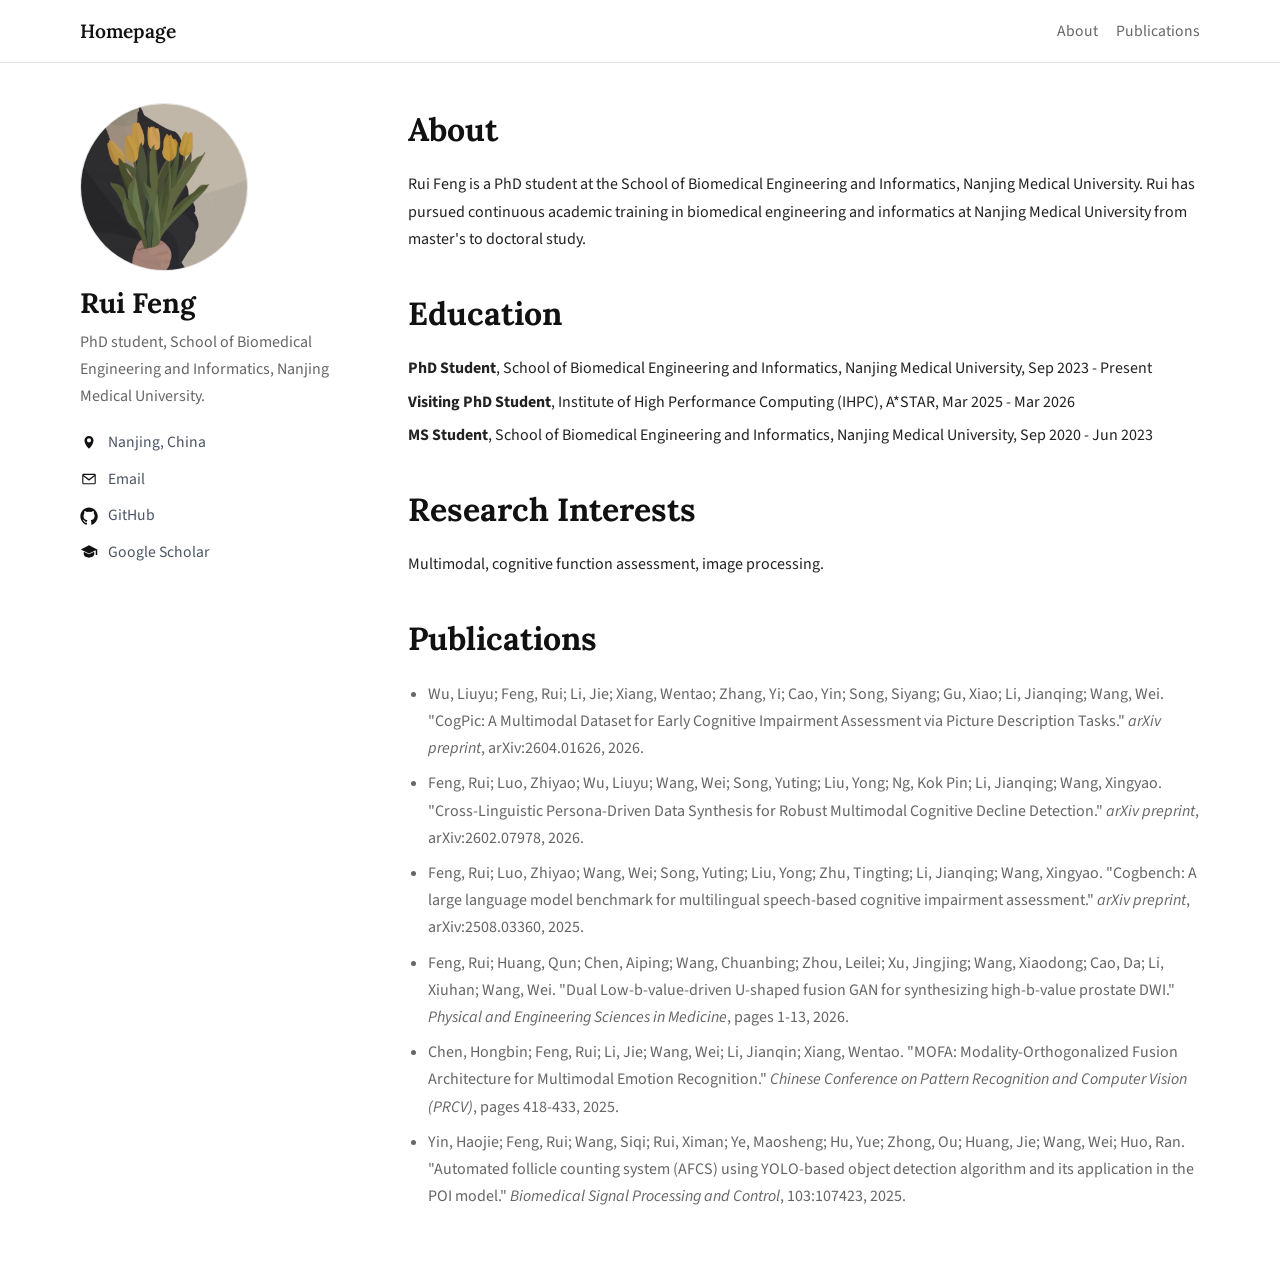
==== index.html @ 859b8ac0 "Add files via upload" ====
<!DOCTYPE html>
<html lang="en">
<head>
  <meta charset="UTF-8">
  <meta name="viewport" content="width=device-width, initial-scale=1.0">
  <title>Rui Feng | Homepage</title>
  <link rel="icon" type="image/jpeg" href="logo.jpg">
  <link rel="preconnect" href="https://fonts.googleapis.com">
  <link rel="preconnect" href="https://fonts.gstatic.com" crossorigin>
  <link href="https://fonts.googleapis.com/css2?family=Lora:wght@400;500;600;700&family=Source+Sans+3:wght@400;500;600;700&display=swap" rel="stylesheet">
  <link rel="stylesheet" href="styles.css">
</head>
<body>
  <header class="site-header">
    <div class="container header-inner">
      <a class="site-title" href="#top">Homepage</a>
      <nav class="site-nav" aria-label="Main navigation">
        <a href="#about">About</a>
        <a href="#publications">Publications</a>
      </nav>
    </div>
  </header>

  <main class="container layout" id="top">
    <aside class="sidebar">
      <div class="sidebar-card">
        <img class="avatar" src="logo.jpg" alt="Portrait of Rui Feng">
        <h1>Rui Feng</h1>
        <p class="sidebar-bio">
          PhD student, School of Biomedical Engineering and Informatics, Nanjing Medical University.
        </p>

        <ul class="sidebar-link-list">
          <li class="sidebar-link-item">
            <span class="sidebar-icon" aria-hidden="true">
              <svg viewBox="0 0 24 24" focusable="false">
                <path d="M12 21s-6-5.33-6-11a6 6 0 1 1 12 0c0 5.67-6 11-6 11Zm0-8.5A2.5 2.5 0 1 0 12 7a2.5 2.5 0 0 0 0 5.5Z"></path>
              </svg>
            </span>
            <span>Nanjing, China</span>
          </li>
          <li class="sidebar-link-item">
            <span class="sidebar-icon" aria-hidden="true">
              <svg viewBox="0 0 24 24" focusable="false">
                <path d="M3 6.75A1.75 1.75 0 0 1 4.75 5h14.5A1.75 1.75 0 0 1 21 6.75v10.5A1.75 1.75 0 0 1 19.25 19H4.75A1.75 1.75 0 0 1 3 17.25V6.75Zm1.8-.25 7.2 5.62 7.2-5.62H4.8Zm14.7 11V8.4l-7.04 5.5a.75.75 0 0 1-.92 0L4.5 8.4v9.1h15Z"></path>
              </svg>
            </span>
            <a href="mailto:bmefr@stu.njmu.edu.cn">Email</a>
          </li>
          <li class="sidebar-link-item">
            <span class="sidebar-icon" aria-hidden="true">
              <svg viewBox="0 0 24 24" focusable="false">
                <path d="M12 .5C5.65.5.5 5.8.5 12.34c0 5.23 3.3 9.66 7.88 11.22.58.11.79-.26.79-.58v-2.1c-3.2.72-3.88-1.4-3.88-1.4-.52-1.37-1.28-1.73-1.28-1.73-1.05-.74.08-.73.08-.73 1.16.08 1.77 1.22 1.77 1.22 1.03 1.81 2.7 1.29 3.36.99.1-.77.4-1.29.73-1.59-2.56-.3-5.25-1.32-5.25-5.86 0-1.29.45-2.35 1.18-3.18-.12-.3-.51-1.53.11-3.2 0 0 .97-.32 3.19 1.22a10.8 10.8 0 0 1 5.82 0c2.22-1.54 3.19-1.22 3.19-1.22.62 1.67.23 2.9.11 3.2.74.83 1.18 1.89 1.18 3.18 0 4.55-2.69 5.56-5.26 5.86.41.36.78 1.06.78 2.14v3.18c0 .32.21.7.8.58 4.57-1.57 7.86-5.99 7.86-11.22C23.5 5.8 18.35.5 12 .5Z"></path>
              </svg>
            </span>
            <a href="https://github.com/FengRui1998" target="_blank" rel="noreferrer">GitHub</a>
          </li>
          <li class="sidebar-link-item">
            <span class="sidebar-icon" aria-hidden="true">
              <svg viewBox="0 0 24 24" focusable="false">
                <path d="M12 3 1 8.5l11 5.5 9-4.5V16h2V8.5L12 3Zm-7 8.57V15c0 2.62 4.03 4.5 7 4.5s7-1.88 7-4.5v-3.43l-7 3.5-7-3.5Z"></path>
              </svg>
            </span>
            <a href="https://scholar.google.com/citations?authuser=2&amp;user=lmFeAVEAAAAJ" target="_blank" rel="noreferrer">Google Scholar</a>
          </li>
        </ul>
      </div>
    </aside>

    <section class="content">
      <article class="content-block" id="about">
        <h2>About</h2>
        <p>
          Rui Feng is a PhD student at the School of Biomedical Engineering and Informatics,
          Nanjing Medical University. Rui has pursued continuous academic training in biomedical
          engineering and informatics at Nanjing Medical University from master's to doctoral study.
        </p>
      </article>

      <article class="content-block">
        <h2>Education</h2>
        <div class="simple-list">
          <p><strong>PhD Student</strong>, School of Biomedical Engineering and Informatics, Nanjing Medical University, Sep 2023 - Present</p>
          <p><strong>Visiting PhD Student</strong>, Institute of High Performance Computing (IHPC), A*STAR, Mar 2025 - Mar 2026</p>
          <p><strong>MS Student</strong>, School of Biomedical Engineering and Informatics, Nanjing Medical University, Sep 2020 - Jun 2023</p>
        </div>
      </article>

      <article class="content-block">
        <h2>Research Interests</h2>
        <p>Multimodal, cognitive function assessment, image processing.</p>
      </article>

      <article class="content-block" id="publications">
        <h2>Publications</h2>
        <ul class="publication-list">
          <li>Wu, Liuyu; Feng, Rui; Li, Jie; Xiang, Wentao; Zhang, Yi; Cao, Yin; Song, Siyang; Gu, Xiao; Li, Jianqing; Wang, Wei. "CogPic: A Multimodal Dataset for Early Cognitive Impairment Assessment via Picture Description Tasks." <em>arXiv preprint</em>, arXiv:2604.01626, 2026.</li>
          <li>Feng, Rui; Luo, Zhiyao; Wu, Liuyu; Wang, Wei; Song, Yuting; Liu, Yong; Ng, Kok Pin; Li, Jianqing; Wang, Xingyao. "Cross-Linguistic Persona-Driven Data Synthesis for Robust Multimodal Cognitive Decline Detection." <em>arXiv preprint</em>, arXiv:2602.07978, 2026.</li>
          <li>Feng, Rui; Luo, Zhiyao; Wang, Wei; Song, Yuting; Liu, Yong; Zhu, Tingting; Li, Jianqing; Wang, Xingyao. "Cogbench: A large language model benchmark for multilingual speech-based cognitive impairment assessment." <em>arXiv preprint</em>, arXiv:2508.03360, 2025.</li>
          <li>Feng, Rui; Huang, Qun; Chen, Aiping; Wang, Chuanbing; Zhou, Leilei; Xu, Jingjing; Wang, Xiaodong; Cao, Da; Li, Xiuhan; Wang, Wei. "Dual Low-b-value-driven U-shaped fusion GAN for synthesizing high-b-value prostate DWI." <em>Physical and Engineering Sciences in Medicine</em>, pages 1-13, 2026.</li>
          <li>Chen, Hongbin; Feng, Rui; Li, Jie; Wang, Wei; Li, Jianqin; Xiang, Wentao. "MOFA: Modality-Orthogonalized Fusion Architecture for Multimodal Emotion Recognition." <em>Chinese Conference on Pattern Recognition and Computer Vision (PRCV)</em>, pages 418-433, 2025.</li>
          <li>Yin, Haojie; Feng, Rui; Wang, Siqi; Rui, Ximan; Ye, Maosheng; Hu, Yue; Zhong, Ou; Huang, Jie; Wang, Wei; Huo, Ran. "Automated follicle counting system (AFCS) using YOLO-based object detection algorithm and its application in the POI model." <em>Biomedical Signal Processing and Control</em>, 103:107423, 2025.</li>
        </ul>
      </article>

    </section>
  </main>
</body>
</html>
---- styles.css ----
:root {
  --bg: #ffffff;
  --text: #222222;
  --muted: #666666;
  --line: #e5e5e5;
  --link: #1b64b0;
  --heading: #111111;
  --sidebar-bg: #fafafa;
}

* {
  box-sizing: border-box;
}

html {
  scroll-behavior: smooth;
}

body {
  margin: 0;
  background: var(--bg);
  color: var(--text);
  font-family: "Source Sans 3", sans-serif;
  line-height: 1.7;
}

a {
  color: var(--link);
  text-decoration: none;
}

a:hover {
  text-decoration: underline;
}

.container {
  width: min(1120px, calc(100% - 32px));
  margin: 0 auto;
}

.site-header {
  border-bottom: 1px solid var(--line);
  background: #ffffff;
}

.header-inner {
  display: flex;
  justify-content: space-between;
  align-items: center;
  gap: 20px;
  min-height: 62px;
}

.site-title {
  color: var(--heading);
  font-family: "Lora", serif;
  font-size: 1.2rem;
  font-weight: 600;
}

.site-nav {
  display: flex;
  flex-wrap: wrap;
  gap: 18px;
}

.site-nav a {
  color: var(--muted);
  font-size: 0.98rem;
}

.layout {
  display: grid;
  grid-template-columns: 280px minmax(0, 1fr);
  gap: 48px;
  padding: 40px 0 56px;
}

.sidebar {
  align-self: start;
}

.sidebar-card {
  position: sticky;
  top: 24px;
  padding: 0;
}

.avatar {
  display: block;
  width: 168px;
  height: 168px;
  margin: 0 0 16px;
  border-radius: 50%;
  object-fit: cover;
  border: 1px solid var(--line);
}

.sidebar h1,
.content h2,
.entry h3 {
  color: var(--heading);
  font-family: "Lora", serif;
}

.sidebar h1 {
  margin: 0;
  font-size: 1.75rem;
  line-height: 1.2;
}

.native-name {
  margin: 6px 0 12px;
  color: var(--muted);
  font-size: 1rem;
}

.sidebar-bio {
  margin: 8px 0 14px;
  color: var(--muted);
}

.profile-list {
  margin: 0;
  padding: 0;
  list-style: none;
}

.profile-list li {
  padding: 8px 0;
  border-bottom: 1px solid var(--line);
  color: var(--muted);
}

.sidebar-link-list {
  margin: 4px 0 0;
  padding: 0;
  list-style: none;
}

.sidebar-link-item {
  display: flex;
  align-items: center;
  gap: 10px;
  padding: 5px 0;
  color: #4b5563;
  font-size: 0.98rem;
}

.sidebar-link-item a,
.sidebar-link-item span:last-child {
  color: inherit;
}

.sidebar-link-item a:hover {
  text-decoration: underline;
}

.sidebar-icon {
  display: inline-flex;
  align-items: center;
  justify-content: center;
  width: 18px;
  height: 18px;
  color: #111111;
  flex: 0 0 18px;
}

.sidebar-icon svg {
  width: 18px;
  height: 18px;
  fill: currentColor;
}

.content {
  min-width: 0;
}

.content-block + .content-block {
  margin-top: 34px;
}

.content h2 {
  margin: 0 0 14px;
  font-size: 2rem;
}

.content-block p {
  margin: 0 0 14px;
}

.simple-list p {
  margin: 0 0 6px;
}

.simple-list p:last-child {
  margin-bottom: 0;
}

.entry-list {
  display: grid;
  gap: 16px;
}

.entry {
  display: flex;
  justify-content: space-between;
  gap: 24px;
  padding: 16px 0;
  border-top: 1px solid var(--line);
}

.entry:last-child {
  border-bottom: 1px solid var(--line);
}

.entry h3 {
  margin: 0 0 4px;
  font-size: 1.2rem;
}

.entry p {
  margin: 0;
  color: var(--muted);
}

.entry-meta {
  white-space: nowrap;
  color: var(--muted);
  font-weight: 600;
}

.publication-list {
  margin: 0;
  padding-left: 20px;
}

.publication-list li {
  margin: 0 0 8px;
  color: var(--muted);
}

.publication-list li:last-child {
  margin-bottom: 0;
}

@media (max-width: 900px) {
  .layout {
    grid-template-columns: 1fr;
    gap: 28px;
  }

  .sidebar-card {
    position: static;
  }
}

@media (max-width: 640px) {
  .container {
    width: min(100% - 24px, 1120px);
  }

  .header-inner,
  .entry {
    flex-direction: column;
    align-items: flex-start;
  }

  .site-nav {
    gap: 12px;
    padding-bottom: 14px;
  }
}
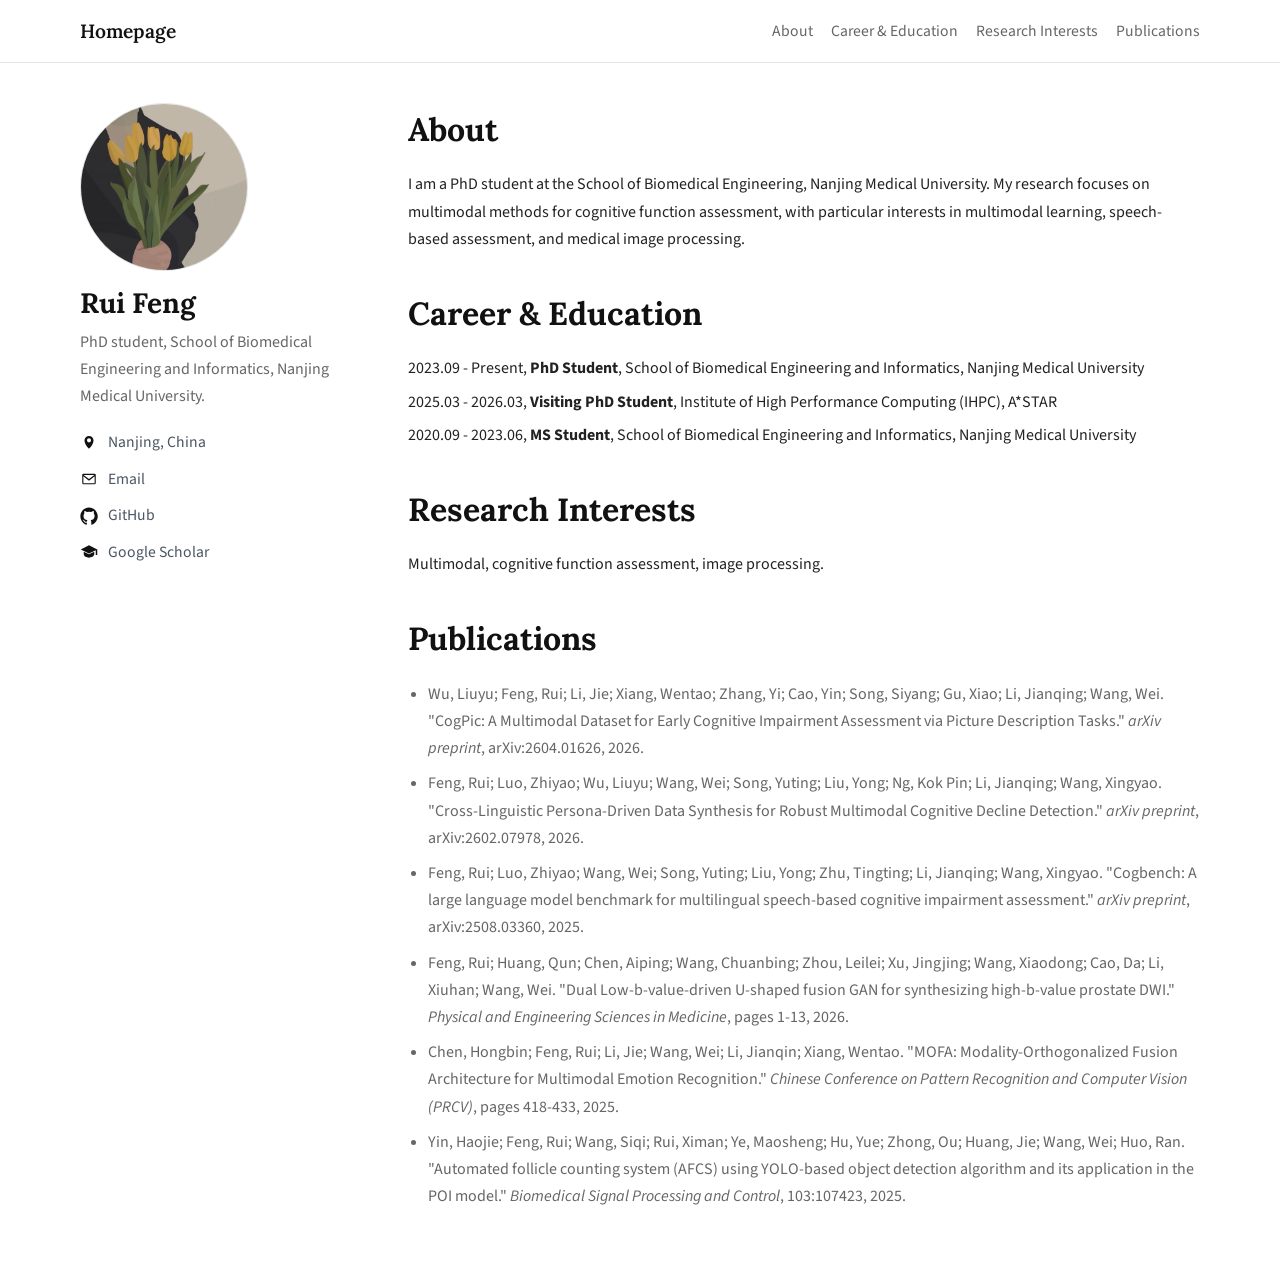
==== commit a9dbe1f4: "Add files via upload" ====
--- a/index.html
+++ b/index.html
@@ -16,6 +16,8 @@
       <a class="site-title" href="#top">Homepage</a>
       <nav class="site-nav" aria-label="Main navigation">
         <a href="#about">About</a>
+        <a href="#career-education">Career &amp; Education</a>
+        <a href="#research-interests">Research Interests</a>
         <a href="#publications">Publications</a>
       </nav>
     </div>
@@ -71,22 +73,23 @@
       <article class="content-block" id="about">
         <h2>About</h2>
         <p>
-          Rui Feng is a PhD student at the School of Biomedical Engineering and Informatics,
-          Nanjing Medical University. Rui has pursued continuous academic training in biomedical
-          engineering and informatics at Nanjing Medical University from master's to doctoral study.
+          I am a PhD student at the School of Biomedical Engineering, Nanjing Medical University.
+          My research focuses on multimodal methods for cognitive function assessment, with
+          particular interests in multimodal learning, speech-based assessment, and medical image
+          processing.
         </p>
       </article>
 
-      <article class="content-block">
-        <h2>Education</h2>
+      <article class="content-block" id="career-education">
+        <h2>Career &amp; Education</h2>
         <div class="simple-list">
-          <p><strong>PhD Student</strong>, School of Biomedical Engineering and Informatics, Nanjing Medical University, Sep 2023 - Present</p>
-          <p><strong>Visiting PhD Student</strong>, Institute of High Performance Computing (IHPC), A*STAR, Mar 2025 - Mar 2026</p>
-          <p><strong>MS Student</strong>, School of Biomedical Engineering and Informatics, Nanjing Medical University, Sep 2020 - Jun 2023</p>
+          <p>2023.09 - Present, <strong>PhD Student</strong>, School of Biomedical Engineering and Informatics, Nanjing Medical University</p>
+          <p>2025.03 - 2026.03, <strong>Visiting PhD Student</strong>, Institute of High Performance Computing (IHPC), A*STAR</p>
+          <p>2020.09 - 2023.06, <strong>MS Student</strong>, School of Biomedical Engineering and Informatics, Nanjing Medical University</p>
         </div>
       </article>
 
-      <article class="content-block">
+      <article class="content-block" id="research-interests">
         <h2>Research Interests</h2>
         <p>Multimodal, cognitive function assessment, image processing.</p>
       </article>
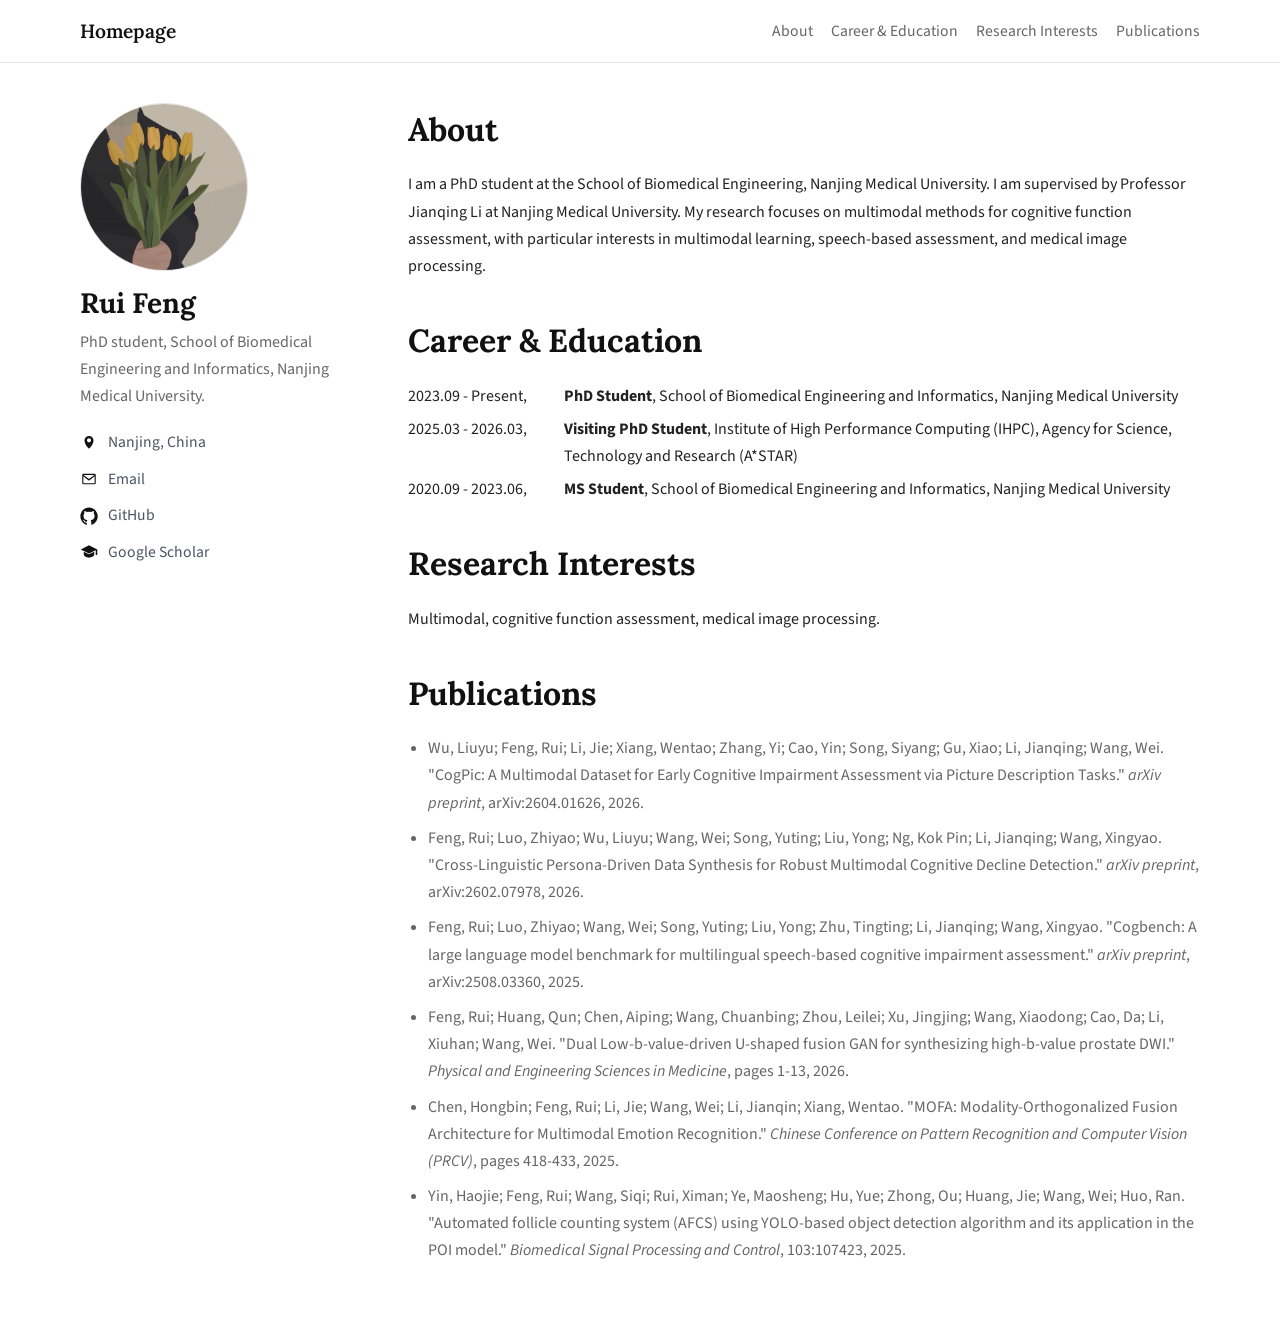
==== commit 16ed7d3e: "Add files via upload" ====
--- a/index.html
+++ b/index.html
@@ -74,6 +74,7 @@
         <h2>About</h2>
         <p>
           I am a PhD student at the School of Biomedical Engineering, Nanjing Medical University.
+          I am supervised by Professor Jianqing Li at Nanjing Medical University.
           My research focuses on multimodal methods for cognitive function assessment, with
           particular interests in multimodal learning, speech-based assessment, and medical image
           processing.
@@ -83,15 +84,15 @@
       <article class="content-block" id="career-education">
         <h2>Career &amp; Education</h2>
         <div class="simple-list">
-          <p>2023.09 - Present, <strong>PhD Student</strong>, School of Biomedical Engineering and Informatics, Nanjing Medical University</p>
-          <p>2025.03 - 2026.03, <strong>Visiting PhD Student</strong>, Institute of High Performance Computing (IHPC), A*STAR</p>
-          <p>2020.09 - 2023.06, <strong>MS Student</strong>, School of Biomedical Engineering and Informatics, Nanjing Medical University</p>
+          <p><span class="career-date">2023.09 - Present,</span><span class="career-text"><strong>PhD Student</strong>, School of Biomedical Engineering and Informatics, Nanjing Medical University</span></p>
+          <p><span class="career-date">2025.03 - 2026.03,</span><span class="career-text"><strong>Visiting PhD Student</strong>, Institute of High Performance Computing (IHPC), Agency for Science, Technology and Research (A*STAR)</span></p>
+          <p><span class="career-date">2020.09 - 2023.06,</span><span class="career-text"><strong>MS Student</strong>, School of Biomedical Engineering and Informatics, Nanjing Medical University</span></p>
         </div>
       </article>
 
       <article class="content-block" id="research-interests">
         <h2>Research Interests</h2>
-        <p>Multimodal, cognitive function assessment, image processing.</p>
+        <p>Multimodal, cognitive function assessment, medical image processing.</p>
       </article>
 
       <article class="content-block" id="publications">
--- a/styles.css
+++ b/styles.css
@@ -191,10 +191,22 @@
 
 .simple-list p {
   margin: 0 0 6px;
+  display: flex;
+  align-items: flex-start;
+  gap: 8px;
 }
 
 .simple-list p:last-child {
   margin-bottom: 0;
+}
+
+.career-date {
+  flex: 0 0 148px;
+}
+
+.career-text {
+  flex: 1 1 auto;
+  min-width: 0;
 }
 
 .entry-list {
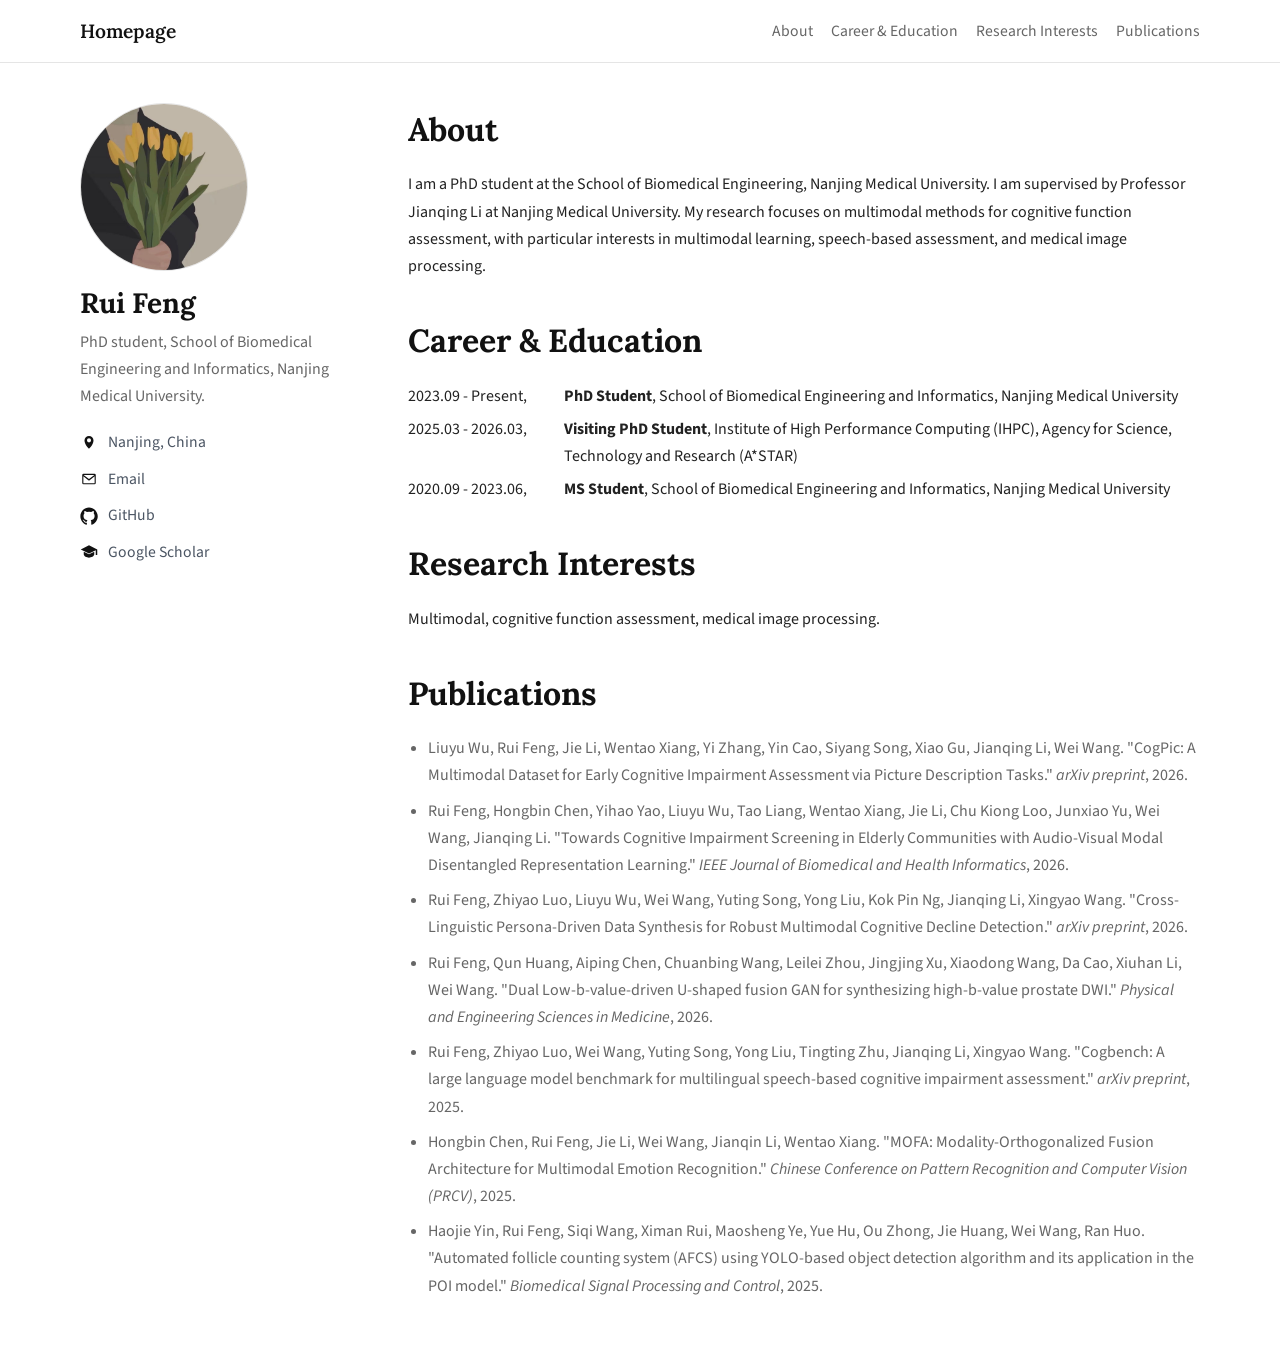
==== commit d664874b: "Add files via upload" ====
--- a/index.html
+++ b/index.html
@@ -98,12 +98,13 @@
       <article class="content-block" id="publications">
         <h2>Publications</h2>
         <ul class="publication-list">
-          <li>Wu, Liuyu; Feng, Rui; Li, Jie; Xiang, Wentao; Zhang, Yi; Cao, Yin; Song, Siyang; Gu, Xiao; Li, Jianqing; Wang, Wei. "CogPic: A Multimodal Dataset for Early Cognitive Impairment Assessment via Picture Description Tasks." <em>arXiv preprint</em>, arXiv:2604.01626, 2026.</li>
-          <li>Feng, Rui; Luo, Zhiyao; Wu, Liuyu; Wang, Wei; Song, Yuting; Liu, Yong; Ng, Kok Pin; Li, Jianqing; Wang, Xingyao. "Cross-Linguistic Persona-Driven Data Synthesis for Robust Multimodal Cognitive Decline Detection." <em>arXiv preprint</em>, arXiv:2602.07978, 2026.</li>
-          <li>Feng, Rui; Luo, Zhiyao; Wang, Wei; Song, Yuting; Liu, Yong; Zhu, Tingting; Li, Jianqing; Wang, Xingyao. "Cogbench: A large language model benchmark for multilingual speech-based cognitive impairment assessment." <em>arXiv preprint</em>, arXiv:2508.03360, 2025.</li>
-          <li>Feng, Rui; Huang, Qun; Chen, Aiping; Wang, Chuanbing; Zhou, Leilei; Xu, Jingjing; Wang, Xiaodong; Cao, Da; Li, Xiuhan; Wang, Wei. "Dual Low-b-value-driven U-shaped fusion GAN for synthesizing high-b-value prostate DWI." <em>Physical and Engineering Sciences in Medicine</em>, pages 1-13, 2026.</li>
-          <li>Chen, Hongbin; Feng, Rui; Li, Jie; Wang, Wei; Li, Jianqin; Xiang, Wentao. "MOFA: Modality-Orthogonalized Fusion Architecture for Multimodal Emotion Recognition." <em>Chinese Conference on Pattern Recognition and Computer Vision (PRCV)</em>, pages 418-433, 2025.</li>
-          <li>Yin, Haojie; Feng, Rui; Wang, Siqi; Rui, Ximan; Ye, Maosheng; Hu, Yue; Zhong, Ou; Huang, Jie; Wang, Wei; Huo, Ran. "Automated follicle counting system (AFCS) using YOLO-based object detection algorithm and its application in the POI model." <em>Biomedical Signal Processing and Control</em>, 103:107423, 2025.</li>
+          <li>Liuyu Wu, Rui Feng, Jie Li, Wentao Xiang, Yi Zhang, Yin Cao, Siyang Song, Xiao Gu, Jianqing Li, Wei Wang. "CogPic: A Multimodal Dataset for Early Cognitive Impairment Assessment via Picture Description Tasks." <em>arXiv preprint</em>, 2026.</li>
+          <li>Rui Feng, Hongbin Chen, Yihao Yao, Liuyu Wu, Tao Liang, Wentao Xiang, Jie Li, Chu Kiong Loo, Junxiao Yu, Wei Wang, Jianqing Li. "Towards Cognitive Impairment Screening in Elderly Communities with Audio-Visual Modal Disentangled Representation Learning." <em>IEEE Journal of Biomedical and Health Informatics</em>, 2026.</li>
+          <li>Rui Feng, Zhiyao Luo, Liuyu Wu, Wei Wang, Yuting Song, Yong Liu, Kok Pin Ng, Jianqing Li, Xingyao Wang. "Cross-Linguistic Persona-Driven Data Synthesis for Robust Multimodal Cognitive Decline Detection." <em>arXiv preprint</em>, 2026.</li>
+          <li>Rui Feng, Qun Huang, Aiping Chen, Chuanbing Wang, Leilei Zhou, Jingjing Xu, Xiaodong Wang, Da Cao, Xiuhan Li, Wei Wang. "Dual Low-b-value-driven U-shaped fusion GAN for synthesizing high-b-value prostate DWI." <em>Physical and Engineering Sciences in Medicine</em>, 2026.</li>
+          <li>Rui Feng, Zhiyao Luo, Wei Wang, Yuting Song, Yong Liu, Tingting Zhu, Jianqing Li, Xingyao Wang. "Cogbench: A large language model benchmark for multilingual speech-based cognitive impairment assessment." <em>arXiv preprint</em>, 2025.</li>
+          <li>Hongbin Chen, Rui Feng, Jie Li, Wei Wang, Jianqin Li, Wentao Xiang. "MOFA: Modality-Orthogonalized Fusion Architecture for Multimodal Emotion Recognition." <em>Chinese Conference on Pattern Recognition and Computer Vision (PRCV)</em>, 2025.</li>
+          <li>Haojie Yin, Rui Feng, Siqi Wang, Ximan Rui, Maosheng Ye, Yue Hu, Ou Zhong, Jie Huang, Wei Wang, Ran Huo. "Automated follicle counting system (AFCS) using YOLO-based object detection algorithm and its application in the POI model." <em>Biomedical Signal Processing and Control</em>, 2025.</li>
         </ul>
       </article>
 
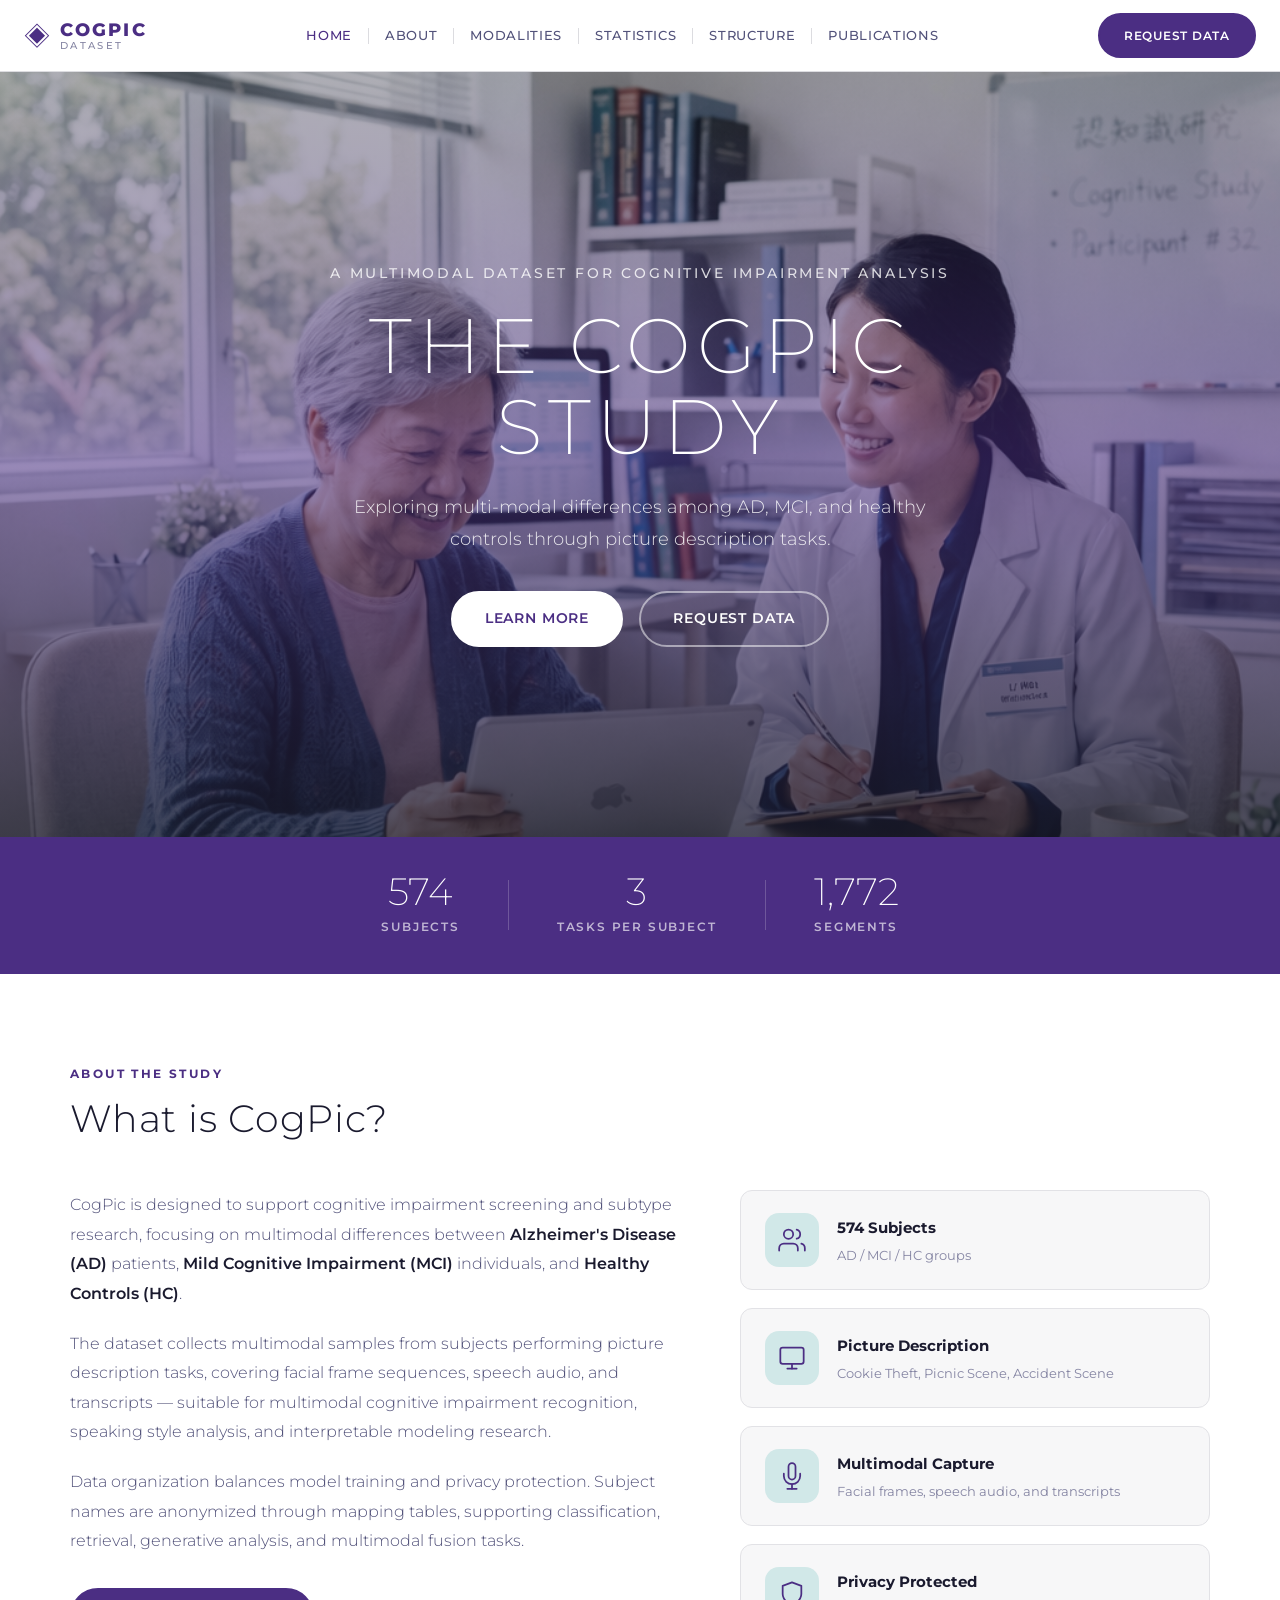
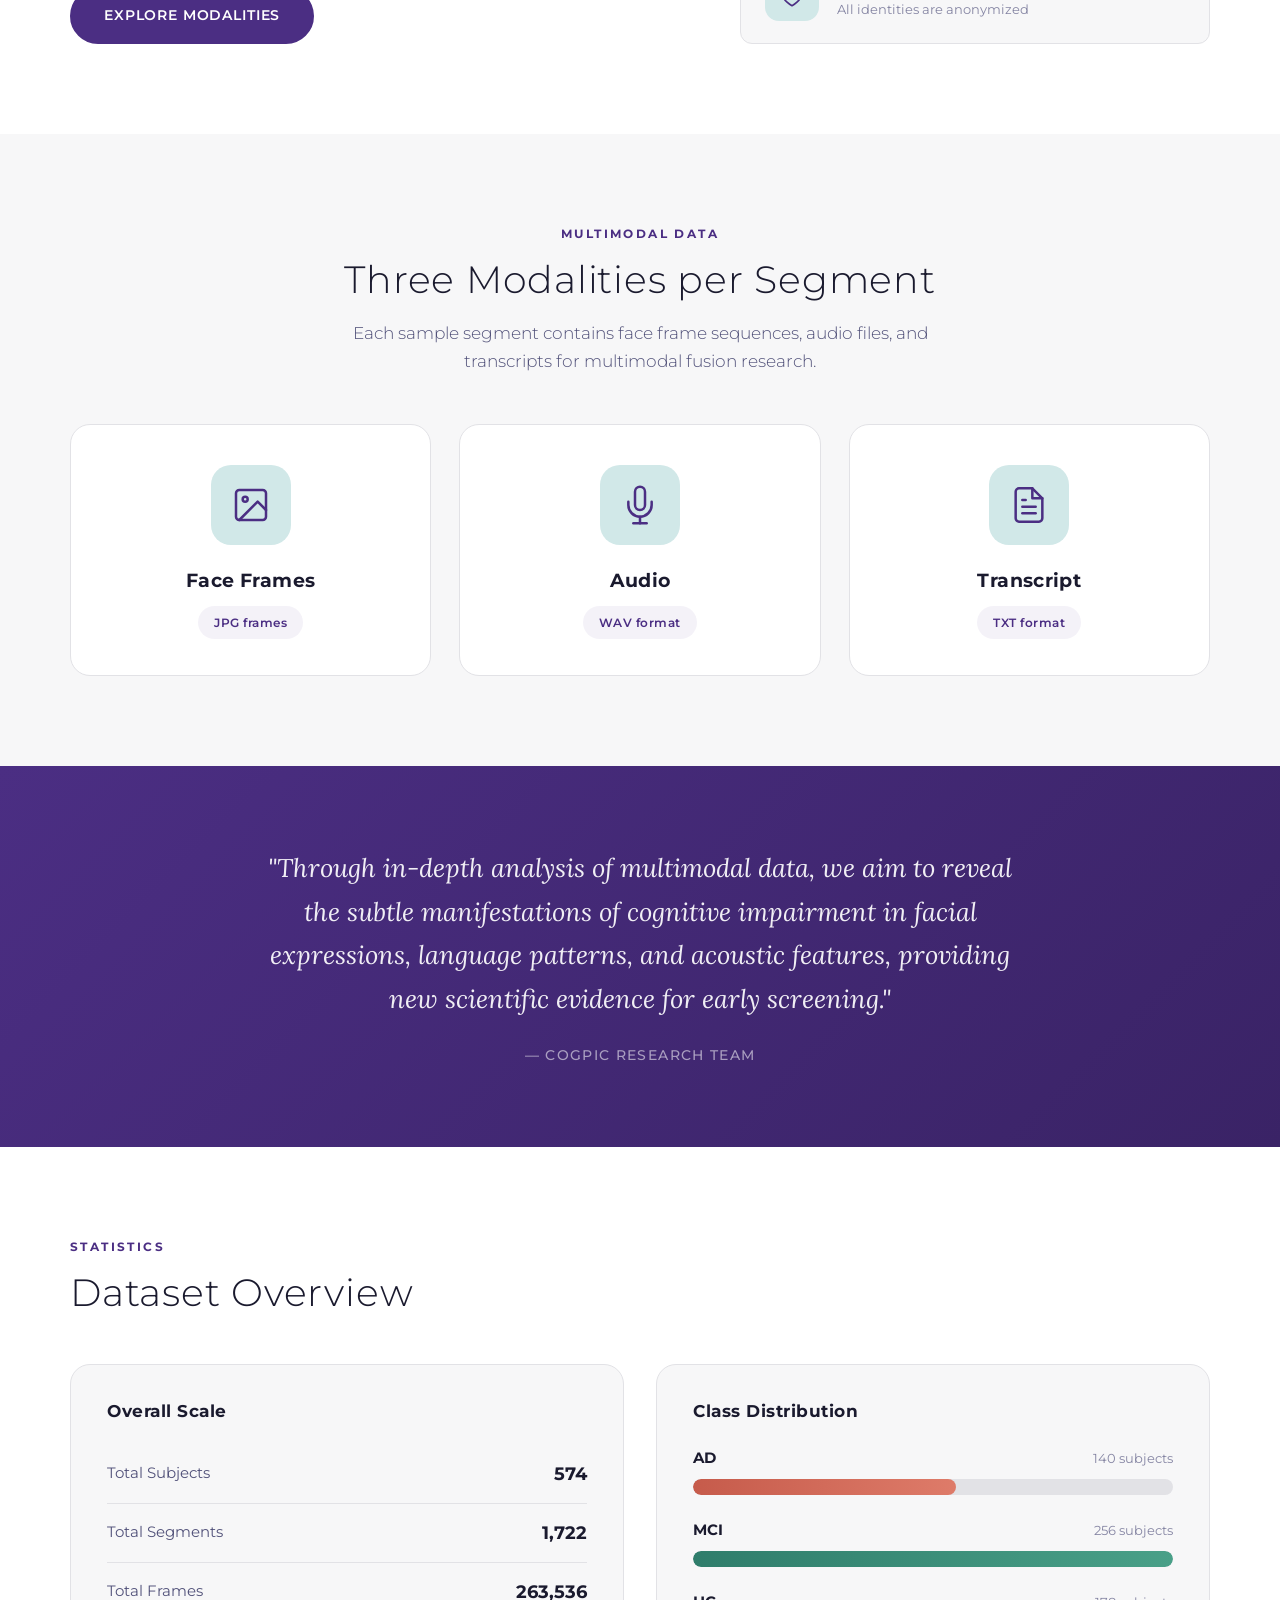
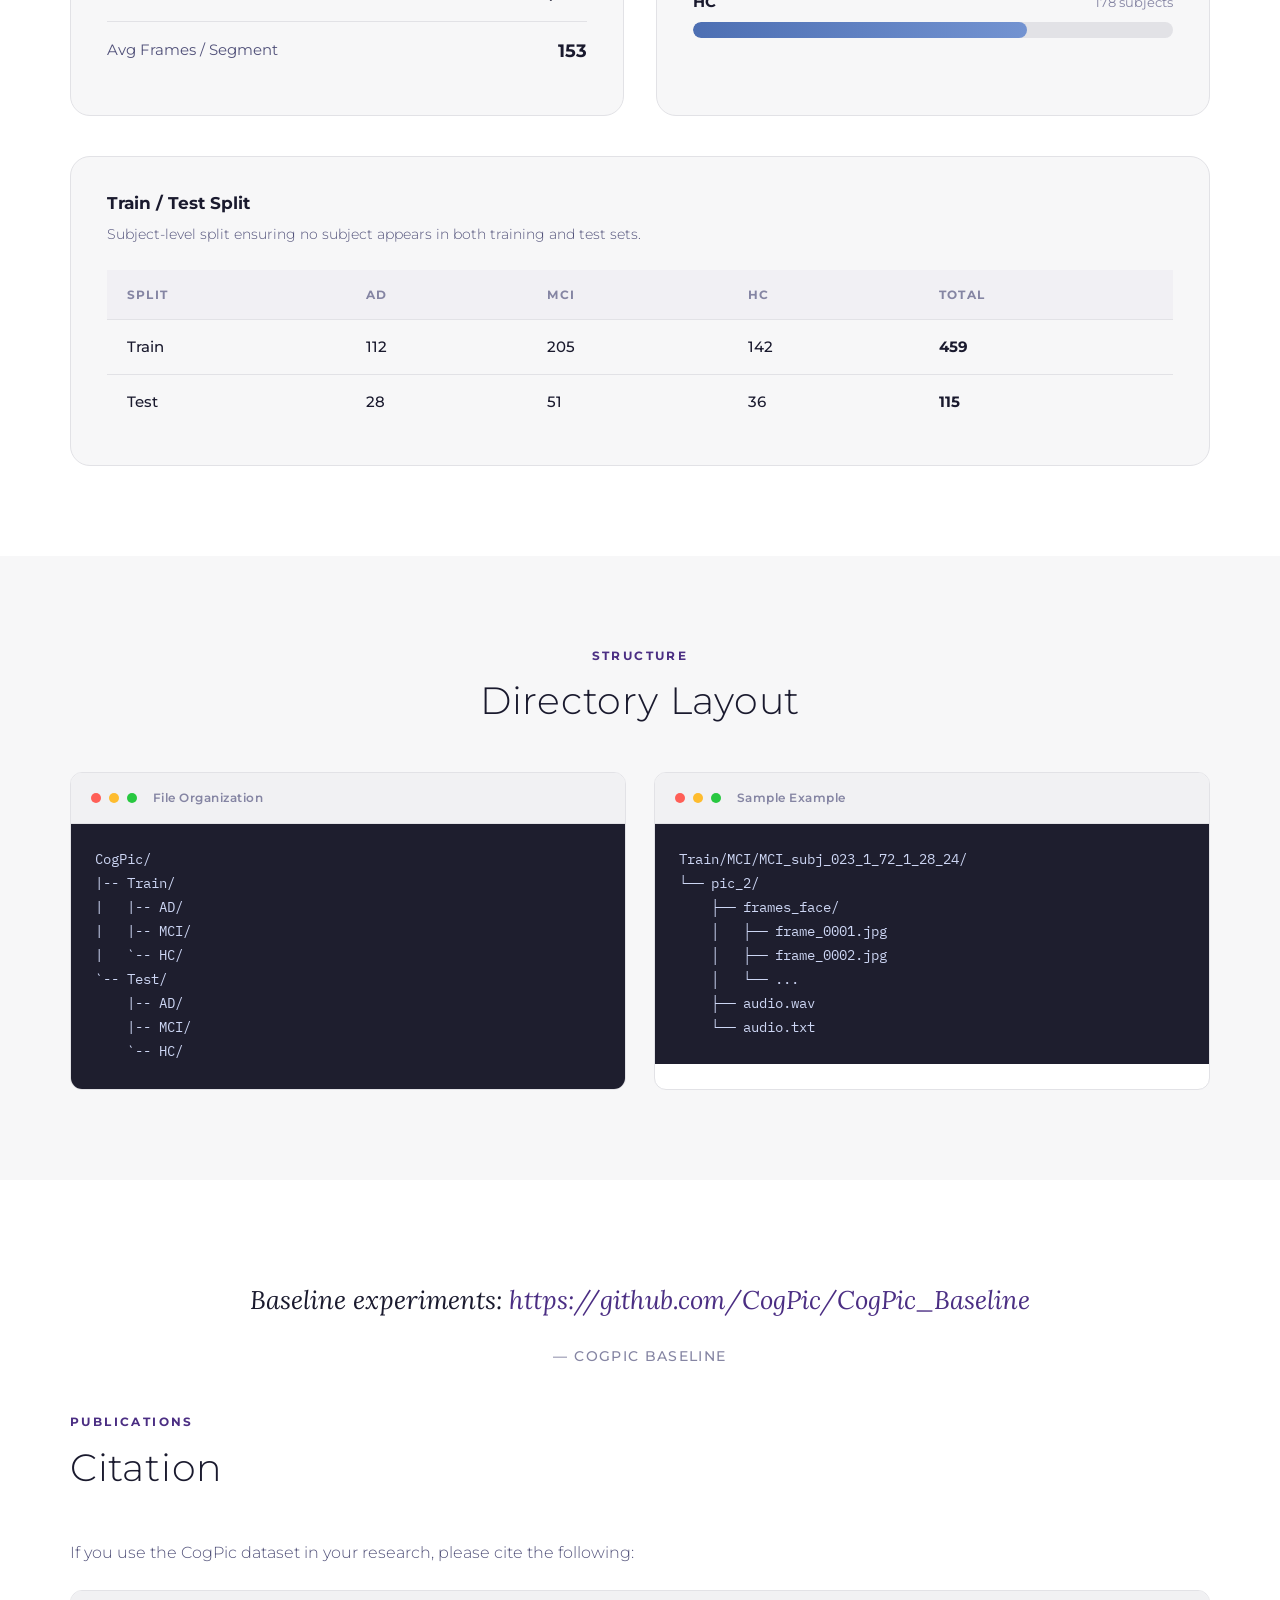
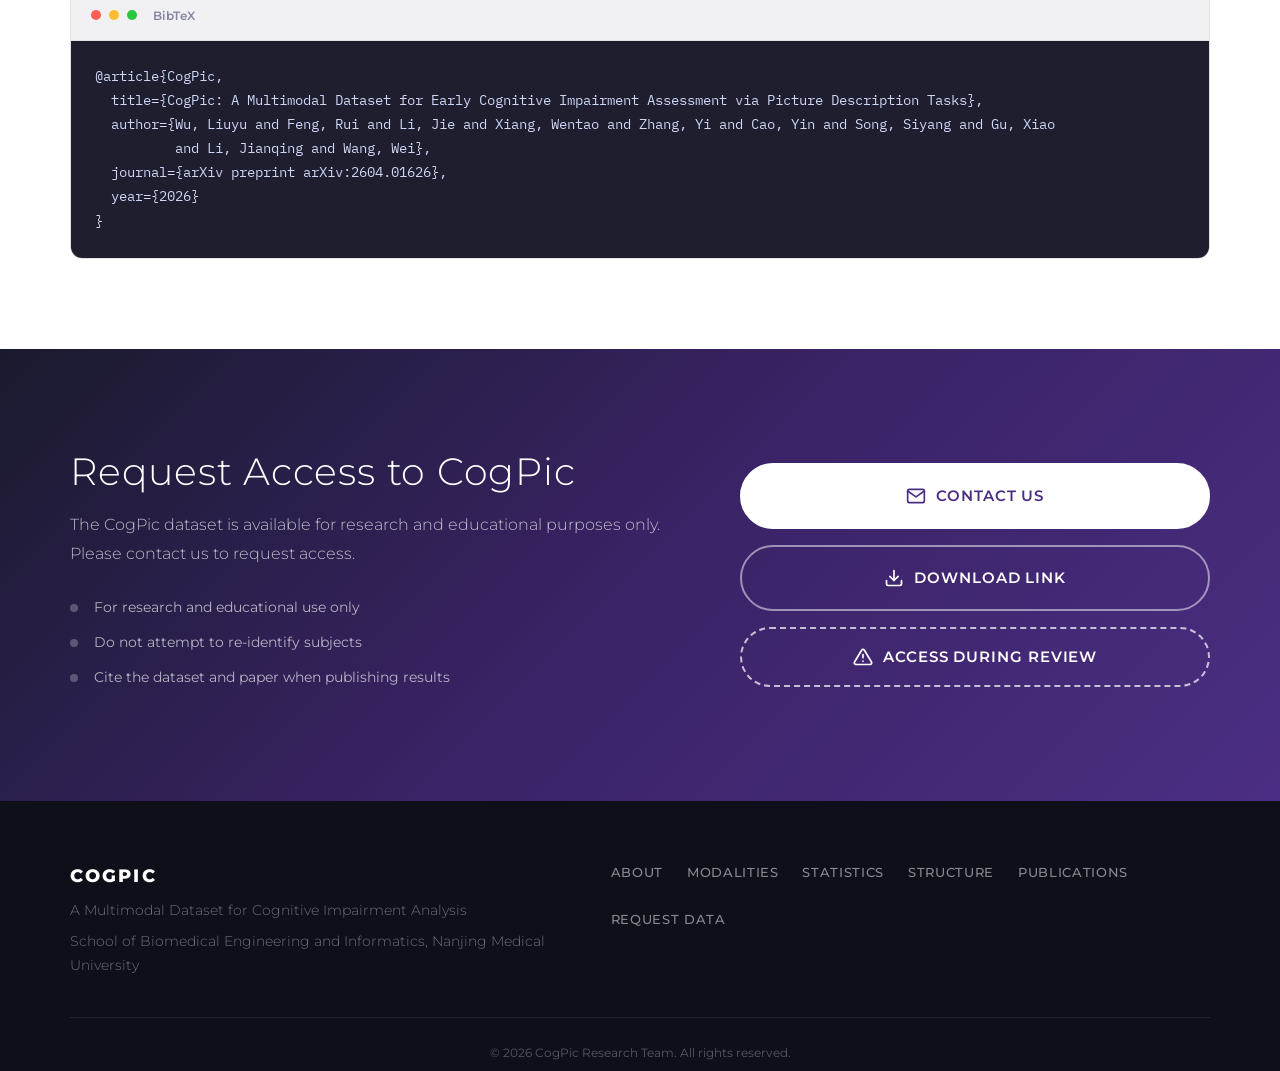
==== commit 4ad766be: "Add files via upload" ====
--- a/index.html
+++ b/index.html
@@ -1,114 +1,528 @@
 <!DOCTYPE html>
-<html lang="en">
+<html lang="zh-CN">
+
 <head>
   <meta charset="UTF-8">
   <meta name="viewport" content="width=device-width, initial-scale=1.0">
-  <title>Rui Feng | Homepage</title>
-  <link rel="icon" type="image/jpeg" href="logo.jpg">
+  <title>CogPic — A Multimodal Dataset for Cognitive Impairment Analysis</title>
+  <meta name="description"
+    content="CogPic is a multimodal dataset for cognitive impairment analysis, containing face frames, audio, and transcripts from AD, MCI, and HC subjects.">
   <link rel="preconnect" href="https://fonts.googleapis.com">
   <link rel="preconnect" href="https://fonts.gstatic.com" crossorigin>
-  <link href="https://fonts.googleapis.com/css2?family=Lora:wght@400;500;600;700&family=Source+Sans+3:wght@400;500;600;700&display=swap" rel="stylesheet">
+  <link
+    href="https://fonts.googleapis.com/css2?family=Montserrat:wght@200;300;400;500;600;700;800&family=Lora:ital,wght@0,400;0,500;0,600;1,400&family=IBM+Plex+Mono:wght@400;500&display=swap"
+    rel="stylesheet">
   <link rel="stylesheet" href="styles.css">
 </head>
+
 <body>
-  <header class="site-header">
-    <div class="container header-inner">
-      <a class="site-title" href="#top">Homepage</a>
-      <nav class="site-nav" aria-label="Main navigation">
+
+  <!-- ===== NAVIGATION ===== -->
+  <header class="site-header" id="top">
+    <div class="header-inner">
+      <a class="logo" href="#top">
+        <span class="logo-icon">&#9672;</span>
+        <div class="logo-text">
+          <strong>COGPIC</strong>
+          <span>DATASET</span>
+        </div>
+      </a>
+      <nav class="main-nav" id="mainNav">
+        <a href="#top" class="active">Home</a>
+        <span class="nav-divider"></span>
         <a href="#about">About</a>
-        <a href="#career-education">Career &amp; Education</a>
-        <a href="#research-interests">Research Interests</a>
+        <span class="nav-divider"></span>
+        <a href="#modalities">Modalities</a>
+        <span class="nav-divider"></span>
+        <a href="#statistics">Statistics</a>
+        <span class="nav-divider"></span>
+        <a href="#structure">Structure</a>
+        <span class="nav-divider"></span>
         <a href="#publications">Publications</a>
       </nav>
+      <a class="btn btn-primary nav-cta" href="#download">Request Data</a>
+      <button class="mobile-toggle" id="mobileToggle" aria-label="Toggle menu">
+        <span></span><span></span><span></span>
+      </button>
     </div>
   </header>
 
-  <main class="container layout" id="top">
-    <aside class="sidebar">
-      <div class="sidebar-card">
-        <img class="avatar" src="logo.jpg" alt="Portrait of Rui Feng">
-        <h1>Rui Feng</h1>
-        <p class="sidebar-bio">
-          PhD student, School of Biomedical Engineering and Informatics, Nanjing Medical University.
-        </p>
-
-        <ul class="sidebar-link-list">
-          <li class="sidebar-link-item">
-            <span class="sidebar-icon" aria-hidden="true">
-              <svg viewBox="0 0 24 24" focusable="false">
-                <path d="M12 21s-6-5.33-6-11a6 6 0 1 1 12 0c0 5.67-6 11-6 11Zm0-8.5A2.5 2.5 0 1 0 12 7a2.5 2.5 0 0 0 0 5.5Z"></path>
+  <!-- ===== HERO ===== -->
+  <section class="hero">
+    <div class="hero-bg">
+      <img src="hero.png" alt="Cognitive assessment research" id="heroImage">
+      <div class="hero-overlay"></div>
+    </div>
+    <div class="hero-content">
+      <p class="hero-subtitle">A Multimodal Dataset for Cognitive Impairment Analysis</p>
+      <h1>THE COGPIC STUDY</h1>
+      <p class="hero-desc">
+        Exploring multi-modal differences among AD, MCI, and healthy controls
+        through picture description tasks.
+      </p>
+      <div class="hero-buttons">
+        <a class="btn btn-light" href="#about">Learn More</a>
+        <a class="btn btn-outline-light" href="#download">Request Data</a>
+      </div>
+    </div>
+  </section>
+
+  <!-- ===== STATS BANNER ===== -->
+  <section class="stats-banner">
+    <div class="container">
+      <div class="stat-item">
+        <strong>574</strong>
+        <span>Subjects</span>
+      </div>
+      <div class="stat-divider"></div>
+      <div class="stat-item">
+        <strong>3</strong>
+        <span>Tasks per Subject</span>
+      </div>
+      <div class="stat-divider"></div>
+      <div class="stat-item">
+        <strong>1,772</strong>
+        <span>Segments</span>
+      </div>
+    </div>
+  </section>
+
+  <main>
+    <!-- ===== ABOUT ===== -->
+    <section class="section section-white" id="about">
+      <div class="container">
+        <div class="section-header">
+          <p class="section-eyebrow">About the Study</p>
+          <h2>What is CogPic?</h2>
+        </div>
+        <div class="about-grid">
+          <div class="about-text">
+            <p>
+              CogPic is designed to support cognitive impairment screening and subtype research, focusing on multimodal
+              differences between <strong>Alzheimer's Disease (AD)</strong> patients, <strong>Mild Cognitive Impairment
+                (MCI)</strong> individuals, and <strong>Healthy Controls (HC)</strong>.
+            </p>
+            <p>
+              The dataset collects multimodal samples from subjects performing picture description tasks, covering
+              facial frame sequences, speech audio, and transcripts — suitable for multimodal cognitive impairment
+              recognition, speaking style analysis, and interpretable modeling research.
+            </p>
+            <p>
+              Data organization balances model training and privacy protection. Subject names are anonymized through
+              mapping tables, supporting classification, retrieval, generative analysis, and multimodal fusion tasks.
+            </p>
+            <a class="btn btn-primary" href="#modalities">Explore Modalities</a>
+          </div>
+          <div class="about-highlights">
+            <div class="highlight-card">
+              <div class="highlight-icon">
+                <svg width="28" height="28" viewBox="0 0 24 24" fill="none" stroke="currentColor" stroke-width="1.5"
+                  stroke-linecap="round" stroke-linejoin="round">
+                  <path d="M17 21v-2a4 4 0 0 0-4-4H5a4 4 0 0 0-4 4v2" />
+                  <circle cx="9" cy="7" r="4" />
+                  <path d="M23 21v-2a4 4 0 0 0-3-3.87" />
+                  <path d="M16 3.13a4 4 0 0 1 0 7.75" />
+                </svg>
+              </div>
+              <div>
+                <strong>574 Subjects</strong>
+                <span>AD / MCI / HC groups</span>
+              </div>
+            </div>
+            <div class="highlight-card">
+              <div class="highlight-icon">
+                <svg width="28" height="28" viewBox="0 0 24 24" fill="none" stroke="currentColor" stroke-width="1.5"
+                  stroke-linecap="round" stroke-linejoin="round">
+                  <rect x="2" y="3" width="20" height="14" rx="2" ry="2" />
+                  <line x1="8" y1="21" x2="16" y2="21" />
+                  <line x1="12" y1="17" x2="12" y2="21" />
+                </svg>
+              </div>
+              <div>
+                <strong>Picture Description</strong>
+                <span>Cookie Theft, Picnic Scene, Accident Scene</span>
+              </div>
+            </div>
+            <div class="highlight-card">
+              <div class="highlight-icon">
+                <svg width="28" height="28" viewBox="0 0 24 24" fill="none" stroke="currentColor" stroke-width="1.5"
+                  stroke-linecap="round" stroke-linejoin="round">
+                  <path d="M12 1a3 3 0 0 0-3 3v8a3 3 0 0 0 6 0V4a3 3 0 0 0-3-3z" />
+                  <path d="M19 10v2a7 7 0 0 1-14 0v-2" />
+                  <line x1="12" y1="19" x2="12" y2="23" />
+                  <line x1="8" y1="23" x2="16" y2="23" />
+                </svg>
+              </div>
+              <div>
+                <strong>Multimodal Capture</strong>
+                <span>Facial frames, speech audio, and transcripts</span>
+              </div>
+            </div>
+            <div class="highlight-card">
+              <div class="highlight-icon">
+                <svg width="28" height="28" viewBox="0 0 24 24" fill="none" stroke="currentColor" stroke-width="1.5"
+                  stroke-linecap="round" stroke-linejoin="round">
+                  <path d="M12 22s8-4 8-10V5l-8-3-8 3v7c0 6 8 10 8 10z" />
+                </svg>
+              </div>
+              <div>
+                <strong>Privacy Protected</strong>
+                <span>All identities are anonymized</span>
+              </div>
+            </div>
+          </div>
+        </div>
+      </div>
+    </section>
+
+    <!-- ===== MODALITIES ===== -->
+    <section class="section section-light" id="modalities">
+      <div class="container">
+        <div class="section-header centered">
+          <p class="section-eyebrow">Multimodal Data</p>
+          <h2>Three Modalities per Segment</h2>
+          <p class="section-sub">Each sample segment contains face frame sequences, audio files, and transcripts for
+            multimodal fusion research.</p>
+        </div>
+        <div class="modality-grid">
+          <article class="modality-card">
+            <div class="modality-icon-wrap">
+              <svg width="40" height="40" viewBox="0 0 24 24" fill="none" stroke="currentColor" stroke-width="1.5"
+                stroke-linecap="round" stroke-linejoin="round">
+                <rect x="3" y="3" width="18" height="18" rx="2" ry="2" />
+                <circle cx="8.5" cy="8.5" r="1.5" />
+                <polyline points="21 15 16 10 5 21" />
               </svg>
-            </span>
-            <span>Nanjing, China</span>
-          </li>
-          <li class="sidebar-link-item">
-            <span class="sidebar-icon" aria-hidden="true">
-              <svg viewBox="0 0 24 24" focusable="false">
-                <path d="M3 6.75A1.75 1.75 0 0 1 4.75 5h14.5A1.75 1.75 0 0 1 21 6.75v10.5A1.75 1.75 0 0 1 19.25 19H4.75A1.75 1.75 0 0 1 3 17.25V6.75Zm1.8-.25 7.2 5.62 7.2-5.62H4.8Zm14.7 11V8.4l-7.04 5.5a.75.75 0 0 1-.92 0L4.5 8.4v9.1h15Z"></path>
+            </div>
+            <h3>Face Frames</h3>
+            <span class="modality-tag">JPG frames</span>
+          </article>
+          <article class="modality-card">
+            <div class="modality-icon-wrap">
+              <svg width="40" height="40" viewBox="0 0 24 24" fill="none" stroke="currentColor" stroke-width="1.5"
+                stroke-linecap="round" stroke-linejoin="round">
+                <path d="M12 1a3 3 0 0 0-3 3v8a3 3 0 0 0 6 0V4a3 3 0 0 0-3-3z" />
+                <path d="M19 10v2a7 7 0 0 1-14 0v-2" />
+                <line x1="12" y1="19" x2="12" y2="23" />
+                <line x1="8" y1="23" x2="16" y2="23" />
               </svg>
-            </span>
-            <a href="mailto:bmefr@stu.njmu.edu.cn">Email</a>
-          </li>
-          <li class="sidebar-link-item">
-            <span class="sidebar-icon" aria-hidden="true">
-              <svg viewBox="0 0 24 24" focusable="false">
-                <path d="M12 .5C5.65.5.5 5.8.5 12.34c0 5.23 3.3 9.66 7.88 11.22.58.11.79-.26.79-.58v-2.1c-3.2.72-3.88-1.4-3.88-1.4-.52-1.37-1.28-1.73-1.28-1.73-1.05-.74.08-.73.08-.73 1.16.08 1.77 1.22 1.77 1.22 1.03 1.81 2.7 1.29 3.36.99.1-.77.4-1.29.73-1.59-2.56-.3-5.25-1.32-5.25-5.86 0-1.29.45-2.35 1.18-3.18-.12-.3-.51-1.53.11-3.2 0 0 .97-.32 3.19 1.22a10.8 10.8 0 0 1 5.82 0c2.22-1.54 3.19-1.22 3.19-1.22.62 1.67.23 2.9.11 3.2.74.83 1.18 1.89 1.18 3.18 0 4.55-2.69 5.56-5.26 5.86.41.36.78 1.06.78 2.14v3.18c0 .32.21.7.8.58 4.57-1.57 7.86-5.99 7.86-11.22C23.5 5.8 18.35.5 12 .5Z"></path>
+            </div>
+            <h3>Audio</h3>
+            <span class="modality-tag">WAV format</span>
+          </article>
+          <article class="modality-card">
+            <div class="modality-icon-wrap">
+              <svg width="40" height="40" viewBox="0 0 24 24" fill="none" stroke="currentColor" stroke-width="1.5"
+                stroke-linecap="round" stroke-linejoin="round">
+                <path d="M14 2H6a2 2 0 0 0-2 2v16a2 2 0 0 0 2 2h12a2 2 0 0 0 2-2V8z" />
+                <polyline points="14 2 14 8 20 8" />
+                <line x1="16" y1="13" x2="8" y2="13" />
+                <line x1="16" y1="17" x2="8" y2="17" />
+                <polyline points="10 9 9 9 8 9" />
               </svg>
-            </span>
-            <a href="https://github.com/FengRui1998" target="_blank" rel="noreferrer">GitHub</a>
-          </li>
-          <li class="sidebar-link-item">
-            <span class="sidebar-icon" aria-hidden="true">
-              <svg viewBox="0 0 24 24" focusable="false">
-                <path d="M12 3 1 8.5l11 5.5 9-4.5V16h2V8.5L12 3Zm-7 8.57V15c0 2.62 4.03 4.5 7 4.5s7-1.88 7-4.5v-3.43l-7 3.5-7-3.5Z"></path>
+            </div>
+            <h3>Transcript</h3>
+            <span class="modality-tag">TXT format</span>
+          </article>
+        </div>
+      </div>
+    </section>
+
+    <!-- ===== QUOTE ===== -->
+    <section class="section-quote">
+      <div class="container">
+        <blockquote>
+          <p>"Through in-depth analysis of multimodal data, we aim to reveal the subtle manifestations of cognitive
+            impairment in facial expressions, language patterns, and acoustic features, providing new scientific
+            evidence for early screening."</p>
+          <cite>— CogPic Research Team</cite>
+        </blockquote>
+      </div>
+    </section>
+
+    <!-- ===== STATISTICS ===== -->
+    <section class="section section-white" id="statistics">
+      <div class="container">
+        <div class="section-header">
+          <p class="section-eyebrow">Statistics</p>
+          <h2>Dataset Overview</h2>
+        </div>
+
+        <div class="stats-detail-grid">
+          <div class="stats-card">
+            <h3>Overall Scale</h3>
+            <div class="stats-list">
+              <div class="stats-row">
+                <span>Total Subjects</span>
+                <strong>574</strong>
+              </div>
+              <div class="stats-row">
+                <span>Total Segments</span>
+                <strong>1,722</strong>
+              </div>
+              <div class="stats-row">
+                <span>Total Frames</span>
+                <strong>263,536</strong>
+              </div>
+              <div class="stats-row">
+                <span>Avg Frames / Segment</span>
+                <strong>153</strong>
+              </div>
+            </div>
+          </div>
+
+          <div class="stats-card">
+            <h3>Class Distribution</h3>
+            <div class="distribution-bars">
+              <div class="dist-bar">
+                <div class="dist-info">
+                  <span class="dist-label">AD</span>
+                  <span class="dist-count">140 subjects</span>
+                </div>
+                <div class="dist-track"><span class="dist-fill" style="width: 54.7%"></span></div>
+              </div>
+              <div class="dist-bar">
+                <div class="dist-info">
+                  <span class="dist-label">MCI</span>
+                  <span class="dist-count">256 subjects</span>
+                </div>
+                <div class="dist-track"><span class="dist-fill fill-teal" style="width: 100%"></span></div>
+              </div>
+              <div class="dist-bar">
+                <div class="dist-info">
+                  <span class="dist-label">HC</span>
+                  <span class="dist-count">178 subjects</span>
+                </div>
+                <div class="dist-track"><span class="dist-fill fill-light" style="width: 69.5%"></span></div>
+              </div>
+            </div>
+          </div>
+        </div>
+
+        <div class="split-table-wrap">
+          <h3>Train / Test Split</h3>
+          <p>Subject-level split ensuring no subject appears in both training and test sets.</p>
+          <div class="table-scroll">
+            <table>
+              <thead>
+                <tr>
+                  <th>Split</th>
+                  <th>AD</th>
+                  <th>MCI</th>
+                  <th>HC</th>
+                  <th>Total</th>
+                </tr>
+              </thead>
+              <tbody>
+                <tr>
+                  <td>Train</td>
+                  <td>112</td>
+                  <td>205</td>
+                  <td>142</td>
+                  <td><strong>459</strong></td>
+                </tr>
+                <tr>
+                  <td>Test</td>
+                  <td>28</td>
+                  <td>51</td>
+                  <td>36</td>
+                  <td><strong>115</strong></td>
+                </tr>
+              </tbody>
+            </table>
+          </div>
+        </div>
+      </div>
+    </section>
+
+    <!-- ===== STRUCTURE ===== -->
+    <section class="section section-light" id="structure">
+      <div class="container">
+        <div class="section-header centered">
+          <p class="section-eyebrow">Structure</p>
+          <h2>Directory Layout</h2>
+        </div>
+        <div class="structure-grid">
+          <div class="code-card">
+            <div class="code-card-header">
+              <span class="code-dot red"></span>
+              <span class="code-dot yellow"></span>
+              <span class="code-dot green"></span>
+              <span class="code-card-title">File Organization</span>
+            </div>
+            <pre><code>CogPic/
+|-- Train/
+|   |-- AD/
+|   |-- MCI/
+|   `-- HC/
+`-- Test/
+    |-- AD/
+    |-- MCI/
+    `-- HC/</code></pre>
+          </div>
+          <div class="code-card">
+            <div class="code-card-header">
+              <span class="code-dot red"></span>
+              <span class="code-dot yellow"></span>
+              <span class="code-dot green"></span>
+              <span class="code-card-title">Sample Example</span>
+            </div>
+            <pre><code>Train/MCI/MCI_subj_023_1_72_1_28_24/
+└── pic_2/
+    ├── frames_face/
+    │   ├── frame_0001.jpg
+    │   ├── frame_0002.jpg
+    │   └── ...
+    ├── audio.wav
+    └── audio.txt</code></pre>
+          </div>
+        </div>
+      </div>
+    </section>
+
+    <!-- ===== PUBLICATIONS ===== -->
+    <section class="section section-white" id="publications">
+      <div class="container">
+        <div class="baseline-quote">
+          <blockquote>
+            <p>Baseline experiments: <a href="https://github.com/CogPic/CogPic_Baseline" target="_blank" rel="noopener noreferrer">https://github.com/CogPic/CogPic_Baseline</a></p>
+            <cite>— CogPic Baseline</cite>
+          </blockquote>
+        </div>
+        <div class="section-header">
+          <p class="section-eyebrow">Publications</p>
+          <h2>Citation</h2>
+        </div>
+        <div class="citation-block">
+          <p>If you use the CogPic dataset in your research, please cite the following:</p>
+          <div class="code-card">
+            <div class="code-card-header">
+              <span class="code-dot red"></span>
+              <span class="code-dot yellow"></span>
+              <span class="code-dot green"></span>
+              <span class="code-card-title">BibTeX</span>
+            </div>
+            <pre><code>@article{CogPic,
+  title={CogPic: A Multimodal Dataset for Early Cognitive Impairment Assessment via Picture Description Tasks},
+  author={Wu, Liuyu and Feng, Rui and Li, Jie and Xiang, Wentao and Zhang, Yi and Cao, Yin and Song, Siyang and Gu, Xiao
+          and Li, Jianqing and Wang, Wei},
+  journal={arXiv preprint arXiv:2604.01626},
+  year={2026}
+}</code></pre>
+          </div>
+        </div>
+      </div>
+    </section>
+
+    <!-- ===== DOWNLOAD / REQUEST DATA ===== -->
+    <section class="section section-cta" id="download">
+      <div class="container">
+        <div class="cta-inner">
+          <div class="cta-text">
+            <h2>Request Access to CogPic</h2>
+            <p>The CogPic dataset is available for research and educational purposes only. Please contact us to request
+              access.</p>
+            <ul class="terms-list">
+              <li>For research and educational use only</li>
+              <li>Do not attempt to re-identify subjects</li>
+              <li>Cite the dataset and paper when publishing results</li>
+            </ul>
+          </div>
+          <div class="cta-actions">
+            <a class="btn btn-light btn-lg" href="contact.html">
+              <svg width="20" height="20" viewBox="0 0 24 24" fill="none" stroke="currentColor" stroke-width="2"
+                stroke-linecap="round" stroke-linejoin="round">
+                <path d="M4 4h16c1.1 0 2 .9 2 2v12c0 1.1-.9 2-2 2H4c-1.1 0-2-.9-2-2V6c0-1.1.9-2 2-2z" />
+                <polyline points="22,6 12,13 2,6" />
               </svg>
-            </span>
-            <a href="https://scholar.google.com/citations?authuser=2&amp;user=lmFeAVEAAAAJ" target="_blank" rel="noreferrer">Google Scholar</a>
-          </li>
-        </ul>
-      </div>
-    </aside>
-
-    <section class="content">
-      <article class="content-block" id="about">
-        <h2>About</h2>
-        <p>
-          I am a PhD student at the School of Biomedical Engineering, Nanjing Medical University.
-          I am supervised by Professor Jianqing Li at Nanjing Medical University.
-          My research focuses on multimodal methods for cognitive function assessment, with
-          particular interests in multimodal learning, speech-based assessment, and medical image
-          processing.
-        </p>
-      </article>
-
-      <article class="content-block" id="career-education">
-        <h2>Career &amp; Education</h2>
-        <div class="simple-list">
-          <p><span class="career-date">2023.09 - Present,</span><span class="career-text"><strong>PhD Student</strong>, School of Biomedical Engineering and Informatics, Nanjing Medical University</span></p>
-          <p><span class="career-date">2025.03 - 2026.03,</span><span class="career-text"><strong>Visiting PhD Student</strong>, Institute of High Performance Computing (IHPC), Agency for Science, Technology and Research (A*STAR)</span></p>
-          <p><span class="career-date">2020.09 - 2023.06,</span><span class="career-text"><strong>MS Student</strong>, School of Biomedical Engineering and Informatics, Nanjing Medical University</span></p>
-        </div>
-      </article>
-
-      <article class="content-block" id="research-interests">
-        <h2>Research Interests</h2>
-        <p>Multimodal, cognitive function assessment, medical image processing.</p>
-      </article>
-
-      <article class="content-block" id="publications">
-        <h2>Publications</h2>
-        <ul class="publication-list">
-          <li>Liuyu Wu, Rui Feng, Jie Li, Wentao Xiang, Yi Zhang, Yin Cao, Siyang Song, Xiao Gu, Jianqing Li, Wei Wang. "CogPic: A Multimodal Dataset for Early Cognitive Impairment Assessment via Picture Description Tasks." <em>arXiv preprint</em>, 2026.</li>
-          <li>Rui Feng, Hongbin Chen, Yihao Yao, Liuyu Wu, Tao Liang, Wentao Xiang, Jie Li, Chu Kiong Loo, Junxiao Yu, Wei Wang, Jianqing Li. "Towards Cognitive Impairment Screening in Elderly Communities with Audio-Visual Modal Disentangled Representation Learning." <em>IEEE Journal of Biomedical and Health Informatics</em>, 2026.</li>
-          <li>Rui Feng, Zhiyao Luo, Liuyu Wu, Wei Wang, Yuting Song, Yong Liu, Kok Pin Ng, Jianqing Li, Xingyao Wang. "Cross-Linguistic Persona-Driven Data Synthesis for Robust Multimodal Cognitive Decline Detection." <em>arXiv preprint</em>, 2026.</li>
-          <li>Rui Feng, Qun Huang, Aiping Chen, Chuanbing Wang, Leilei Zhou, Jingjing Xu, Xiaodong Wang, Da Cao, Xiuhan Li, Wei Wang. "Dual Low-b-value-driven U-shaped fusion GAN for synthesizing high-b-value prostate DWI." <em>Physical and Engineering Sciences in Medicine</em>, 2026.</li>
-          <li>Rui Feng, Zhiyao Luo, Wei Wang, Yuting Song, Yong Liu, Tingting Zhu, Jianqing Li, Xingyao Wang. "Cogbench: A large language model benchmark for multilingual speech-based cognitive impairment assessment." <em>arXiv preprint</em>, 2025.</li>
-          <li>Hongbin Chen, Rui Feng, Jie Li, Wei Wang, Jianqin Li, Wentao Xiang. "MOFA: Modality-Orthogonalized Fusion Architecture for Multimodal Emotion Recognition." <em>Chinese Conference on Pattern Recognition and Computer Vision (PRCV)</em>, 2025.</li>
-          <li>Haojie Yin, Rui Feng, Siqi Wang, Ximan Rui, Maosheng Ye, Yue Hu, Ou Zhong, Jie Huang, Wei Wang, Ran Huo. "Automated follicle counting system (AFCS) using YOLO-based object detection algorithm and its application in the POI model." <em>Biomedical Signal Processing and Control</em>, 2025.</li>
-        </ul>
-      </article>
-
+              Contact Us
+            </a>
+            <a class="btn btn-outline-light btn-lg" href="request.html">
+              <svg width="20" height="20" viewBox="0 0 24 24" fill="none" stroke="currentColor" stroke-width="2"
+                stroke-linecap="round" stroke-linejoin="round">
+                <path d="M21 15v4a2 2 0 0 1-2 2H5a2 2 0 0 1-2-2v-4" />
+                <polyline points="7 10 12 15 17 10" />
+                <line x1="12" y1="15" x2="12" y2="3" />
+              </svg>
+              Download Link
+            </a>
+            <button class="btn btn-review btn-lg" id="reviewAccessTrigger" type="button">
+              <svg width="20" height="20" viewBox="0 0 24 24" fill="none" stroke="currentColor" stroke-width="2"
+                stroke-linecap="round" stroke-linejoin="round">
+                <path d="M10.29 3.86 1.82 18a2 2 0 0 0 1.71 3h16.94a2 2 0 0 0 1.71-3L13.71 3.86a2 2 0 0 0-3.42 0z" />
+                <line x1="12" y1="9" x2="12" y2="13" />
+                <line x1="12" y1="17" x2="12.01" y2="17" />
+              </svg>
+              Access During Review
+            </button>
+          </div>
+        </div>
+      </div>
     </section>
   </main>
+
+  <!-- ===== FOOTER ===== -->
+  <footer class="site-footer">
+    <div class="container">
+      <div class="footer-inner">
+        <div class="footer-brand">
+          <strong>COGPIC</strong>
+          <p>A Multimodal Dataset for Cognitive Impairment Analysis</p>
+          <p>School of Biomedical Engineering and Informatics, Nanjing Medical University</p>
+        </div>
+        <div class="footer-links">
+          <a href="#about">About</a>
+          <a href="#modalities">Modalities</a>
+          <a href="#statistics">Statistics</a>
+          <a href="#structure">Structure</a>
+          <a href="#publications">Publications</a>
+          <a href="#download">Request Data</a>
+        </div>
+      </div>
+      <div class="footer-bottom">
+        <p>&copy; 2026 CogPic Research Team. All rights reserved.</p>
+      </div>
+    </div>
+  </footer>
+
+  <button class="scroll-top" id="scrollTop" aria-label="Scroll to top">
+    <svg width="20" height="20" viewBox="0 0 24 24" fill="none" stroke="currentColor" stroke-width="2.5"
+      stroke-linecap="round" stroke-linejoin="round">
+      <polyline points="18 15 12 9 6 15" />
+    </svg>
+  </button>
+
+  <div class="review-modal" id="reviewModal" aria-hidden="true">
+    <div class="review-modal-backdrop" data-review-close></div>
+    <section class="review-modal-panel" role="dialog" aria-modal="true" aria-labelledby="reviewModalTitle">
+      <button class="review-modal-close" id="reviewModalClose" type="button" aria-label="Close reviewer access panel">
+        <span></span><span></span>
+      </button>
+      <p class="review-modal-eyebrow">Anonymous Review Access</p>
+      <h2 id="reviewModalTitle">Reviewer Access Links</h2>
+      <p class="review-modal-desc">This interface is available only during the ACM MM Dataset Track review period. The ZIP extraction password is <strong><em><span class="review-password">njmubme</span></em></strong>. After this review cycle is completed, access will be available only through the application process. If you are not a relevant reviewer or organizer, please request the dataset through the application form.</p>
+
+      <div class="review-link-list">
+        <a class="review-link-card" href="#" target="_blank" rel="noopener noreferrer">
+          <img src="googledrive.png" alt="Google Drive logo">
+          <div class="review-link-copy">
+            <strong>Google Drive</strong>
+            <span>Link placeholder</span>
+          </div>
+        </a>
+
+        <a class="review-link-card" href="https://pan.baidu.com/s/1Al94lme9o3qhwptEyGzpYQ" target="_blank" rel="noopener noreferrer">
+          <img src="baiduyun.png" alt="Baidu Yun logo">
+          <div class="review-link-copy">
+            <strong>Baidu Yun</strong>
+            <span>CogPic.zip | Access code: <em>njmu</em></span>
+          </div>
+        </a>
+      </div>
+    </section>
+  </div>
+
+  <script src="script.js"></script>
 </body>
+
 </html>
--- a/styles.css
+++ b/styles.css
@@ -1,285 +1,1597 @@
+/* =============================================
+   CogPic — I-CONECT–Inspired Design System
+   ============================================= */
+
 :root {
-  --bg: #ffffff;
-  --text: #222222;
-  --muted: #666666;
-  --line: #e5e5e5;
-  --link: #1b64b0;
-  --heading: #111111;
-  --sidebar-bg: #fafafa;
-}
-
-* {
-  box-sizing: border-box;
-}
-
-html {
-  scroll-behavior: smooth;
-}
+  --white: #ffffff;
+  --off-white: #f7f7f8;
+  --light-gray: #f1f1f3;
+  --mid-gray: #e2e2e6;
+  --border: #dcdce0;
+  --text: #1a1a2e;
+  --text-secondary: #52527a;
+  --text-muted: #8585a3;
+  --primary: #4b2e83;
+  --primary-dark: #3a2366;
+  --primary-light: #6b4ea3;
+  --accent-teal: #1a7a7a;
+  --accent-teal-light: #d1e8e8;
+  --accent-rose: #a34b6b;
+  --shadow-sm: 0 1px 3px rgba(26, 26, 46, 0.06);
+  --shadow-md: 0 4px 16px rgba(26, 26, 46, 0.08);
+  --shadow-lg: 0 12px 40px rgba(26, 26, 46, 0.1);
+  --shadow-xl: 0 20px 60px rgba(26, 26, 46, 0.12);
+  --radius: 12px;
+  --radius-lg: 20px;
+  --radius-pill: 50px;
+  --transition: 0.3s cubic-bezier(0.4, 0, 0.2, 1);
+  --header-h: 72px;
+}
+
+/* ===== RESET ===== */
+*, *::before, *::after { box-sizing: border-box; margin: 0; padding: 0; }
+html { scroll-behavior: smooth; scroll-padding-top: var(--header-h); }
 
 body {
+  font-family: 'Montserrat', -apple-system, BlinkMacSystemFont, 'Segoe UI', sans-serif;
+  color: var(--text);
+  background: var(--white);
+  line-height: 1.7;
+  -webkit-font-smoothing: antialiased;
+  -moz-osx-font-smoothing: grayscale;
+}
+
+h1, h2, h3, h4 { line-height: 1.2; font-weight: 700; }
+a { color: inherit; text-decoration: none; }
+img { display: block; max-width: 100%; }
+ul { list-style: none; }
+
+.container {
+  width: min(1140px, 100% - 48px);
+  margin: 0 auto;
+}
+
+/* ===== BUTTONS ===== */
+.btn {
+  display: inline-flex;
+  align-items: center;
+  justify-content: center;
+  gap: 10px;
+  padding: 14px 32px;
+  border: 2px solid transparent;
+  border-radius: var(--radius-pill);
+  font-family: inherit;
+  font-size: 0.88rem;
+  font-weight: 600;
+  letter-spacing: 0.06em;
+  text-transform: uppercase;
+  cursor: pointer;
+  transition: all var(--transition);
+  white-space: nowrap;
+}
+
+.btn-primary {
+  color: var(--white);
+  background: var(--primary);
+  border-color: var(--primary);
+}
+.btn-primary:hover {
+  background: var(--primary-dark);
+  border-color: var(--primary-dark);
+  transform: translateY(-2px);
+  box-shadow: 0 8px 24px rgba(75, 46, 131, 0.3);
+}
+
+.btn-light {
+  color: var(--primary);
+  background: var(--white);
+  border-color: var(--white);
+}
+.btn-light:hover {
+  background: var(--off-white);
+  transform: translateY(-2px);
+  box-shadow: 0 8px 24px rgba(0,0,0,0.15);
+}
+
+.btn-outline-light {
+  color: var(--white);
+  background: transparent;
+  border-color: rgba(255,255,255,0.5);
+}
+.btn-outline-light:hover {
+  background: rgba(255,255,255,0.1);
+  border-color: var(--white);
+  transform: translateY(-2px);
+}
+
+.btn-review {
+  color: var(--white);
+  background: transparent;
+  border-color: rgba(255, 255, 255, 0.7);
+  border-style: dashed;
+}
+
+.btn-review:hover {
+  background: rgba(255, 255, 255, 0.08);
+  border-color: var(--white);
+  transform: translateY(-2px);
+}
+
+.btn-lg {
+  padding: 18px 40px;
+  font-size: 0.95rem;
+}
+
+/* ===== HEADER ===== */
+.site-header {
+  position: fixed;
+  top: 0;
+  left: 0;
+  right: 0;
+  z-index: 1000;
+  height: var(--header-h);
+  background: rgba(255, 255, 255, 0.92);
+  backdrop-filter: blur(16px);
+  -webkit-backdrop-filter: blur(16px);
+  border-bottom: 1px solid var(--border);
+  transition: box-shadow var(--transition);
+}
+
+.site-header.scrolled {
+  box-shadow: var(--shadow-md);
+}
+
+.header-inner {
+  display: flex;
+  align-items: center;
+  justify-content: space-between;
+  height: 100%;
+  width: min(1240px, 100% - 48px);
+  margin: 0 auto;
+}
+
+.logo {
+  display: flex;
+  align-items: center;
+  gap: 10px;
+  text-decoration: none;
+  flex-shrink: 0;
+}
+
+.logo-icon {
+  font-size: 1.6rem;
+  color: var(--primary);
+  line-height: 1;
+}
+
+.logo-text {
+  display: flex;
+  flex-direction: column;
+  line-height: 1.15;
+}
+
+.logo-text strong {
+  font-size: 1.1rem;
+  font-weight: 800;
+  letter-spacing: 0.12em;
+  color: var(--primary);
+}
+
+.logo-text span {
+  font-size: 0.6rem;
+  font-weight: 500;
+  letter-spacing: 0.24em;
+  color: var(--text-muted);
+  text-transform: uppercase;
+}
+
+.main-nav {
+  display: flex;
+  align-items: center;
+  gap: 0;
+}
+
+.main-nav a {
+  padding: 8px 16px;
+  font-size: 0.82rem;
+  font-weight: 500;
+  letter-spacing: 0.05em;
+  text-transform: uppercase;
+  color: var(--text-secondary);
+  transition: color var(--transition);
+}
+
+.main-nav a:hover,
+.main-nav a.active {
+  color: var(--primary);
+}
+
+.nav-divider {
+  width: 1px;
+  height: 16px;
+  background: var(--border);
+}
+
+.nav-cta {
+  padding: 10px 24px;
+  font-size: 0.78rem;
+}
+
+.mobile-toggle {
+  display: none;
+  flex-direction: column;
+  gap: 5px;
+  background: none;
+  border: none;
+  cursor: pointer;
+  padding: 8px;
+}
+
+.mobile-toggle span {
+  display: block;
+  width: 24px;
+  height: 2px;
+  background: var(--text);
+  border-radius: 2px;
+  transition: all var(--transition);
+}
+
+/* ===== HERO ===== */
+.hero {
+  position: relative;
+  min-height: 85vh;
+  display: flex;
+  align-items: center;
+  justify-content: center;
+  overflow: hidden;
+  margin-top: var(--header-h);
+}
+
+.hero-bg {
+  position: absolute;
+  inset: 0;
+}
+
+.hero-bg img {
+  width: 100%;
+  height: 100%;
+  object-fit: cover;
+  object-position: center 30%;
+}
+
+.hero-overlay {
+  position: absolute;
+  inset: 0;
+  background: linear-gradient(
+    180deg,
+    rgba(26, 26, 46, 0.35) 0%,
+    rgba(75, 46, 131, 0.55) 50%,
+    rgba(26, 26, 46, 0.75) 100%
+  );
+}
+
+.hero-content {
+  position: relative;
+  z-index: 2;
+  text-align: center;
+  max-width: 800px;
+  padding: 40px 24px;
+  animation: heroFadeIn 1.2s ease-out;
+}
+
+@keyframes heroFadeIn {
+  from { opacity: 0; transform: translateY(30px); }
+  to { opacity: 1; transform: translateY(0); }
+}
+
+.hero-subtitle {
+  font-size: 0.88rem;
+  font-weight: 500;
+  letter-spacing: 0.2em;
+  text-transform: uppercase;
+  color: rgba(255, 255, 255, 0.8);
+  margin-bottom: 20px;
+}
+
+.hero h1 {
+  font-size: clamp(2.8rem, 6vw, 5.2rem);
+  font-weight: 200;
+  letter-spacing: 0.08em;
+  color: var(--white);
+  margin-bottom: 24px;
+  line-height: 1.05;
+}
+
+.hero-desc {
+  font-size: 1.1rem;
+  font-weight: 300;
+  line-height: 1.8;
+  color: rgba(255, 255, 255, 0.85);
+  max-width: 600px;
+  margin: 0 auto 36px;
+}
+
+.hero-buttons {
+  display: flex;
+  gap: 16px;
+  justify-content: center;
+  flex-wrap: wrap;
+}
+
+/* ===== STATS BANNER ===== */
+.stats-banner {
+  background: var(--primary);
+  padding: 0;
+}
+
+.stats-banner .container {
+  display: flex;
+  align-items: center;
+  justify-content: center;
+  gap: 0;
+}
+
+.stat-item {
+  display: flex;
+  flex-direction: column;
+  align-items: center;
+  padding: 36px 48px;
+  text-align: center;
+}
+
+.stat-item strong {
+  font-size: clamp(1.8rem, 3vw, 2.8rem);
+  font-weight: 200;
+  color: var(--white);
+  line-height: 1;
+  margin-bottom: 6px;
+}
+
+.stat-item span {
+  font-size: 0.75rem;
+  font-weight: 600;
+  letter-spacing: 0.15em;
+  text-transform: uppercase;
+  color: rgba(255, 255, 255, 0.65);
+}
+
+.stat-divider {
+  width: 1px;
+  height: 50px;
+  background: rgba(255, 255, 255, 0.2);
+}
+
+/* ===== SECTION COMMON ===== */
+.section {
+  padding: 90px 0;
+}
+
+.section-white { background: var(--white); }
+.section-light { background: var(--off-white); }
+
+.section-header {
+  margin-bottom: 48px;
+}
+
+.section-header.centered {
+  text-align: center;
+}
+
+.section-eyebrow {
+  font-size: 0.75rem;
+  font-weight: 700;
+  letter-spacing: 0.2em;
+  text-transform: uppercase;
+  color: var(--primary);
+  margin-bottom: 12px;
+}
+
+.section-header h2 {
+  font-size: clamp(1.8rem, 3vw, 2.6rem);
+  font-weight: 300;
+  letter-spacing: 0.02em;
+  color: var(--text);
+}
+
+.section-sub {
+  margin-top: 16px;
+  font-size: 1.05rem;
+  font-weight: 300;
+  color: var(--text-secondary);
+  max-width: 600px;
+}
+
+.section-header.centered .section-sub {
+  margin-left: auto;
+  margin-right: auto;
+}
+
+/* ===== ABOUT ===== */
+.about-grid {
+  display: grid;
+  grid-template-columns: 1.3fr 1fr;
+  gap: 60px;
+  align-items: start;
+}
+
+.about-text p {
+  font-size: 1rem;
+  font-weight: 300;
+  color: var(--text-secondary);
+  margin-bottom: 20px;
+  line-height: 1.85;
+}
+
+.about-text p strong {
+  color: var(--text);
+  font-weight: 600;
+}
+
+.about-text .btn {
+  margin-top: 12px;
+}
+
+.about-highlights {
+  display: flex;
+  flex-direction: column;
+  gap: 18px;
+}
+
+.highlight-card {
+  display: flex;
+  align-items: center;
+  gap: 18px;
+  padding: 22px 24px;
+  background: var(--off-white);
+  border-radius: var(--radius);
+  border: 1px solid var(--mid-gray);
+  transition: all var(--transition);
+}
+
+.highlight-card:hover {
+  transform: translateY(-3px);
+  box-shadow: var(--shadow-md);
+  border-color: rgba(75, 46, 131, 0.2);
+}
+
+.highlight-icon {
+  display: flex;
+  align-items: center;
+  justify-content: center;
+  width: 54px;
+  height: 54px;
+  border-radius: 14px;
+  background: var(--accent-teal-light);
+  color: var(--primary);
+  flex-shrink: 0;
+}
+
+.highlight-card div:last-child {
+  display: flex;
+  flex-direction: column;
+  gap: 3px;
+}
+
+.highlight-card strong {
+  font-size: 0.95rem;
+  font-weight: 700;
+  color: var(--text);
+}
+
+.highlight-card span {
+  font-size: 0.82rem;
+  font-weight: 400;
+  color: var(--text-muted);
+}
+
+/* ===== MODALITIES ===== */
+.modality-grid {
+  display: grid;
+  grid-template-columns: repeat(3, 1fr);
+  gap: 28px;
+}
+
+.modality-card {
+  position: relative;
+  padding: 40px 32px 36px;
+  background: var(--white);
+  border: 1px solid var(--mid-gray);
+  border-radius: var(--radius-lg);
+  text-align: center;
+  transition: all var(--transition);
+}
+
+.modality-card:hover {
+  transform: translateY(-6px);
+  box-shadow: var(--shadow-lg);
+  border-color: rgba(75, 46, 131, 0.15);
+}
+
+.modality-icon-wrap {
+  display: inline-flex;
+  align-items: center;
+  justify-content: center;
+  width: 80px;
+  height: 80px;
+  border-radius: 20px;
+  background: var(--accent-teal-light);
+  color: var(--primary);
+  margin-bottom: 24px;
+  transition: all var(--transition);
+}
+
+.modality-card:hover .modality-icon-wrap {
+  background: var(--primary);
+  color: var(--white);
+  transform: scale(1.05);
+}
+
+.modality-card h3 {
+  font-size: 1.2rem;
+  font-weight: 700;
+  margin-bottom: 14px;
+  letter-spacing: 0.02em;
+}
+
+.modality-card p {
+  font-size: 0.92rem;
+  font-weight: 300;
+  color: var(--text-secondary);
+  line-height: 1.75;
+  margin-bottom: 20px;
+}
+
+.modality-card code {
+  font-family: 'IBM Plex Mono', monospace;
+  font-size: 0.82rem;
+  background: rgba(75, 46, 131, 0.08);
+  color: var(--primary);
+  padding: 2px 8px;
+  border-radius: 4px;
+}
+
+.modality-tag {
+  display: inline-block;
+  padding: 6px 16px;
+  border-radius: var(--radius-pill);
+  background: rgba(75, 46, 131, 0.06);
+  color: var(--primary);
+  font-size: 0.78rem;
+  font-weight: 600;
+  letter-spacing: 0.04em;
+}
+
+/* ===== QUOTE ===== */
+.section-quote {
+  background: linear-gradient(135deg, var(--primary) 0%, var(--primary-dark) 100%);
+  padding: 80px 0;
+}
+
+.section-quote blockquote {
+  text-align: center;
+  max-width: 780px;
+  margin: 0 auto;
+}
+
+.section-quote blockquote p {
+  font-family: 'Lora', Georgia, serif;
+  font-size: clamp(1.2rem, 2.2vw, 1.6rem);
+  font-weight: 400;
+  font-style: italic;
+  line-height: 1.7;
+  color: rgba(255, 255, 255, 0.92);
+}
+
+.section-quote cite {
+  display: block;
+  margin-top: 24px;
+  font-family: 'Montserrat', sans-serif;
+  font-size: 0.85rem;
+  font-style: normal;
+  font-weight: 500;
+  letter-spacing: 0.1em;
+  text-transform: uppercase;
+  color: rgba(255, 255, 255, 0.55);
+}
+
+/* ===== STATISTICS ===== */
+.stats-detail-grid {
+  display: grid;
+  grid-template-columns: 1fr 1fr;
+  gap: 32px;
+  margin-bottom: 40px;
+}
+
+.stats-card {
+  padding: 36px;
+  background: var(--off-white);
+  border: 1px solid var(--mid-gray);
+  border-radius: var(--radius-lg);
+}
+
+.stats-card h3 {
+  font-size: 1.05rem;
+  font-weight: 700;
+  margin-bottom: 24px;
+  letter-spacing: 0.03em;
+  color: var(--text);
+}
+
+.stats-list {
+  display: flex;
+  flex-direction: column;
+  gap: 0;
+}
+
+.stats-row {
+  display: flex;
+  align-items: center;
+  justify-content: space-between;
+  padding: 14px 0;
+  border-bottom: 1px solid var(--mid-gray);
+}
+
+.stats-row:last-child { border-bottom: none; }
+
+.stats-row span {
+  font-size: 0.92rem;
+  font-weight: 400;
+  color: var(--text-secondary);
+}
+
+.stats-row strong {
+  font-size: 1.1rem;
+  font-weight: 700;
+  color: var(--text);
+}
+
+/* Distribution Bars */
+.distribution-bars {
+  display: flex;
+  flex-direction: column;
+  gap: 22px;
+}
+
+.dist-bar {
+  display: flex;
+  flex-direction: column;
+  gap: 8px;
+}
+
+.dist-info {
+  display: flex;
+  justify-content: space-between;
+  align-items: baseline;
+}
+
+.dist-label {
+  font-size: 0.95rem;
+  font-weight: 700;
+  color: var(--text);
+}
+
+.dist-count {
+  font-size: 0.82rem;
+  font-weight: 400;
+  color: var(--text-muted);
+}
+
+.dist-track {
+  height: 16px;
+  border-radius: 999px;
+  background: var(--mid-gray);
+  overflow: hidden;
+}
+
+.dist-fill {
+  display: block;
+  height: 100%;
+  border-radius: inherit;
+  background: linear-gradient(90deg, #c65b4b, #de7b69);
+  transition: width 1s ease-out;
+}
+
+.dist-fill.fill-teal {
+  background: linear-gradient(90deg, #2f7d6b, #49a088);
+}
+
+.dist-fill.fill-light {
+  background: linear-gradient(90deg, #4d6fb3, #7393d1);
+}
+
+/* Split Table */
+.split-table-wrap {
+  padding: 36px;
+  background: var(--off-white);
+  border: 1px solid var(--mid-gray);
+  border-radius: var(--radius-lg);
+}
+
+.split-table-wrap h3 {
+  font-size: 1.05rem;
+  font-weight: 700;
+  margin-bottom: 8px;
+}
+
+.split-table-wrap > p {
+  font-size: 0.9rem;
+  font-weight: 300;
+  color: var(--text-secondary);
+  margin-bottom: 24px;
+}
+
+.table-scroll { overflow-x: auto; }
+
+table {
+  width: 100%;
+  border-collapse: collapse;
+}
+
+th, td {
+  padding: 14px 20px;
+  text-align: left;
+  border-bottom: 1px solid var(--mid-gray);
+}
+
+th {
+  font-size: 0.78rem;
+  font-weight: 700;
+  letter-spacing: 0.1em;
+  text-transform: uppercase;
+  color: var(--text-muted);
+  background: rgba(75, 46, 131, 0.03);
+}
+
+td {
+  font-size: 0.95rem;
+  font-weight: 500;
+  color: var(--text);
+}
+
+tbody tr:last-child td { border-bottom: none; }
+
+tbody tr:hover { background: rgba(75, 46, 131, 0.02); }
+
+/* ===== STRUCTURE ===== */
+.structure-grid {
+  display: grid;
+  grid-template-columns: 1fr 1fr;
+  gap: 28px;
+}
+
+.code-card {
+  border-radius: var(--radius);
+  overflow: hidden;
+  border: 1px solid var(--mid-gray);
+  background: var(--white);
+}
+
+.code-card-header {
+  display: flex;
+  align-items: center;
+  gap: 8px;
+  padding: 14px 20px;
+  background: var(--light-gray);
+  border-bottom: 1px solid var(--mid-gray);
+}
+
+.code-dot {
+  width: 10px;
+  height: 10px;
+  border-radius: 50%;
+}
+
+.code-dot.red { background: #ff5f57; }
+.code-dot.yellow { background: #febc2e; }
+.code-dot.green { background: #28c840; }
+
+.code-card-title {
+  margin-left: 8px;
+  font-size: 0.78rem;
+  font-weight: 600;
+  color: var(--text-muted);
+  letter-spacing: 0.04em;
+}
+
+.code-card pre {
   margin: 0;
-  background: var(--bg);
-  color: var(--text);
-  font-family: "Source Sans 3", sans-serif;
+  padding: 24px;
+  background: #1e1e2e;
+  overflow-x: auto;
+}
+
+.code-card code {
+  font-family: 'IBM Plex Mono', monospace;
+  font-size: 0.85rem;
+  color: #cdd6f4;
   line-height: 1.7;
 }
 
-a {
-  color: var(--link);
+/* ===== CITATION ===== */
+.baseline-quote {
+  margin: 0 auto 40px;
+  max-width: 840px;
+  padding: 8px 0 4px;
+  text-align: center;
+}
+
+.baseline-quote blockquote p {
+  font-family: 'Lora', Georgia, serif;
+  font-size: clamp(1.2rem, 2.2vw, 1.6rem);
+  font-weight: 400;
+  font-style: italic;
+  line-height: 1.7;
+  color: var(--text);
+}
+
+.baseline-quote cite {
+  display: block;
+  margin-top: 24px;
+  font-family: 'Montserrat', sans-serif;
+  font-size: 0.85rem;
+  font-style: normal;
+  font-weight: 500;
+  letter-spacing: 0.1em;
+  text-transform: uppercase;
+  color: var(--text-muted);
+}
+
+.baseline-quote a {
+  color: var(--primary);
   text-decoration: none;
-}
-
-a:hover {
+  word-break: break-all;
+}
+
+.baseline-quote a:hover {
+  color: var(--primary-dark);
   text-decoration: underline;
-}
-
-.container {
-  width: min(1120px, calc(100% - 32px));
-  margin: 0 auto;
-}
-
-.site-header {
-  border-bottom: 1px solid var(--line);
-  background: #ffffff;
-}
-
-.header-inner {
-  display: flex;
-  justify-content: space-between;
-  align-items: center;
-  gap: 20px;
-  min-height: 62px;
-}
-
-.site-title {
-  color: var(--heading);
-  font-family: "Lora", serif;
+  text-underline-offset: 3px;
+}
+
+.citation-block > p {
+  font-size: 1rem;
+  font-weight: 300;
+  color: var(--text-secondary);
+  margin-bottom: 24px;
+}
+
+/* ===== CTA SECTION ===== */
+.section-cta {
+  padding: 100px 0;
+  background: linear-gradient(135deg, #1a1a2e 0%, var(--primary-dark) 50%, var(--primary) 100%);
+}
+
+.cta-inner {
+  display: grid;
+  grid-template-columns: 1.3fr 1fr;
+  gap: 60px;
+  align-items: center;
+}
+
+.cta-text h2 {
+  font-size: clamp(1.8rem, 3vw, 2.4rem);
+  font-weight: 300;
+  color: var(--white);
+  margin-bottom: 16px;
+  letter-spacing: 0.02em;
+}
+
+.cta-text > p {
+  font-size: 1rem;
+  font-weight: 300;
+  color: rgba(255, 255, 255, 0.7);
+  margin-bottom: 28px;
+  line-height: 1.8;
+}
+
+.terms-list {
+  padding-left: 0;
+}
+
+.terms-list li {
+  position: relative;
+  padding-left: 24px;
+  margin-bottom: 12px;
+  font-size: 0.9rem;
+  font-weight: 400;
+  color: rgba(255, 255, 255, 0.65);
+  line-height: 1.6;
+}
+
+.terms-list li::before {
+  content: "";
+  position: absolute;
+  left: 0;
+  top: 8px;
+  width: 8px;
+  height: 8px;
+  border-radius: 50%;
+  background: rgba(255, 255, 255, 0.25);
+}
+
+.cta-actions {
+  display: flex;
+  flex-direction: column;
+  gap: 16px;
+  align-items: stretch;
+}
+
+.review-modal {
+  position: fixed;
+  inset: 0;
+  z-index: 1100;
+  display: flex;
+  align-items: center;
+  justify-content: center;
+  padding: 24px;
+  opacity: 0;
+  pointer-events: none;
+  transition: opacity var(--transition);
+}
+
+.review-modal.is-open {
+  opacity: 1;
+  pointer-events: auto;
+}
+
+.review-modal-backdrop {
+  position: absolute;
+  inset: 0;
+  background: rgba(15, 15, 26, 0.68);
+  backdrop-filter: blur(8px);
+  -webkit-backdrop-filter: blur(8px);
+}
+
+.review-modal-panel {
+  position: relative;
+  z-index: 1;
+  width: min(720px, 100%);
+  padding: 34px 34px 30px;
+  border-radius: 24px;
+  background: linear-gradient(180deg, rgba(255, 255, 255, 0.98) 0%, rgba(244, 245, 249, 0.98) 100%);
+  border: 1px solid rgba(75, 46, 131, 0.12);
+  box-shadow: 0 28px 80px rgba(12, 14, 32, 0.28);
+}
+
+.review-modal-close {
+  position: absolute;
+  top: 18px;
+  right: 18px;
+  width: 42px;
+  height: 42px;
+  display: flex;
+  align-items: center;
+  justify-content: center;
+  border: 1px solid rgba(75, 46, 131, 0.14);
+  border-radius: 50%;
+  background: rgba(75, 46, 131, 0.04);
+  cursor: pointer;
+  transition: all var(--transition);
+}
+
+.review-modal-close:hover {
+  background: rgba(75, 46, 131, 0.08);
+  border-color: rgba(75, 46, 131, 0.22);
+}
+
+.review-modal-close span {
+  position: absolute;
+  width: 16px;
+  height: 2px;
+  border-radius: 999px;
+  background: var(--primary);
+}
+
+.review-modal-close span:first-child {
+  transform: rotate(45deg);
+}
+
+.review-modal-close span:last-child {
+  transform: rotate(-45deg);
+}
+
+.review-modal-eyebrow {
+  margin-bottom: 10px;
+  font-size: 0.76rem;
+  font-weight: 700;
+  letter-spacing: 0.18em;
+  text-transform: uppercase;
+  color: var(--primary);
+}
+
+.review-modal h2 {
+  font-size: clamp(1.7rem, 3vw, 2.4rem);
+  font-weight: 300;
+  letter-spacing: 0.02em;
+  color: var(--text);
+}
+
+.review-modal-desc {
+  margin-top: 14px;
+  font-size: 0.98rem;
+  line-height: 1.85;
+  color: var(--text-secondary);
+}
+
+.review-password {
+  color: #9aa0b5;
+}
+
+.review-link-list {
+  display: grid;
+  gap: 16px;
+  margin-top: 28px;
+}
+
+.review-link-card {
+  display: flex;
+  align-items: center;
+  gap: 18px;
+  padding: 18px 20px;
+  border-radius: 18px;
+  background: var(--white);
+  border: 1px solid rgba(75, 46, 131, 0.1);
+  box-shadow: var(--shadow-sm);
+  transition: all var(--transition);
+}
+
+.review-link-card:hover {
+  transform: translateY(-2px);
+  border-color: rgba(75, 46, 131, 0.2);
+  box-shadow: var(--shadow-md);
+}
+
+.review-link-card img {
+  width: 52px;
+  height: 52px;
+  object-fit: contain;
+  flex-shrink: 0;
+}
+
+.review-link-copy {
+  display: flex;
+  flex-direction: column;
+  gap: 4px;
+  min-width: 0;
+}
+
+.review-link-copy strong {
+  font-size: 1rem;
+  font-weight: 700;
+  color: var(--text);
+}
+
+.review-link-copy span {
+  font-size: 0.88rem;
+  color: var(--text-muted);
+  word-break: break-all;
+}
+
+.request-form {
+  width: 100%;
+  padding: 28px;
+  background: rgba(255, 255, 255, 0.08);
+  border: 1px solid rgba(255, 255, 255, 0.14);
+  border-radius: var(--radius-lg);
+  backdrop-filter: blur(12px);
+  -webkit-backdrop-filter: blur(12px);
+  box-shadow: var(--shadow-lg);
+}
+
+.request-form-header {
+  margin-bottom: 22px;
+}
+
+.request-form-header h3 {
   font-size: 1.2rem;
+  font-weight: 700;
+  color: var(--white);
+  margin-bottom: 8px;
+}
+
+.request-form-header p {
+  font-size: 0.92rem;
+  line-height: 1.7;
+  color: rgba(255, 255, 255, 0.68);
+}
+
+.request-form-grid {
+  display: grid;
+  grid-template-columns: 1fr 1fr;
+  gap: 16px;
+}
+
+.form-field {
+  display: flex;
+  flex-direction: column;
+  gap: 8px;
+}
+
+.form-field span {
+  font-size: 0.8rem;
   font-weight: 600;
-}
-
-.site-nav {
-  display: flex;
-  flex-wrap: wrap;
-  gap: 18px;
-}
-
-.site-nav a {
-  color: var(--muted);
-  font-size: 0.98rem;
-}
-
-.layout {
-  display: grid;
-  grid-template-columns: 280px minmax(0, 1fr);
-  gap: 48px;
-  padding: 40px 0 56px;
-}
-
-.sidebar {
-  align-self: start;
-}
-
-.sidebar-card {
-  position: sticky;
-  top: 24px;
-  padding: 0;
-}
-
-.avatar {
-  display: block;
-  width: 168px;
-  height: 168px;
-  margin: 0 0 16px;
-  border-radius: 50%;
-  object-fit: cover;
-  border: 1px solid var(--line);
-}
-
-.sidebar h1,
-.content h2,
-.entry h3 {
-  color: var(--heading);
-  font-family: "Lora", serif;
-}
-
-.sidebar h1 {
-  margin: 0;
-  font-size: 1.75rem;
-  line-height: 1.2;
-}
-
-.native-name {
-  margin: 6px 0 12px;
-  color: var(--muted);
-  font-size: 1rem;
-}
-
-.sidebar-bio {
-  margin: 8px 0 14px;
-  color: var(--muted);
-}
-
-.profile-list {
-  margin: 0;
-  padding: 0;
-  list-style: none;
-}
-
-.profile-list li {
-  padding: 8px 0;
-  border-bottom: 1px solid var(--line);
-  color: var(--muted);
-}
-
-.sidebar-link-list {
-  margin: 4px 0 0;
-  padding: 0;
-  list-style: none;
-}
-
-.sidebar-link-item {
-  display: flex;
-  align-items: center;
-  gap: 10px;
-  padding: 5px 0;
-  color: #4b5563;
-  font-size: 0.98rem;
-}
-
-.sidebar-link-item a,
-.sidebar-link-item span:last-child {
-  color: inherit;
-}
-
-.sidebar-link-item a:hover {
-  text-decoration: underline;
-}
-
-.sidebar-icon {
-  display: inline-flex;
-  align-items: center;
-  justify-content: center;
+  letter-spacing: 0.05em;
+  text-transform: uppercase;
+  color: rgba(255, 255, 255, 0.8);
+}
+
+.form-field span em {
+  color: #ff6b6b;
+  font-style: normal;
+  font-weight: 700;
+}
+
+.form-field input {
+  width: 100%;
+  padding: 14px 16px;
+  border: 1px solid rgba(255, 255, 255, 0.18);
+  border-radius: 14px;
+  background: rgba(255, 255, 255, 0.1);
+  color: var(--white);
+  font: inherit;
+  transition: border-color var(--transition), background var(--transition), box-shadow var(--transition);
+}
+
+.form-field input::placeholder {
+  color: rgba(255, 255, 255, 0.42);
+}
+
+.form-field input:focus {
+  outline: none;
+  border-color: rgba(255, 255, 255, 0.45);
+  background: rgba(255, 255, 255, 0.14);
+  box-shadow: 0 0 0 3px rgba(255, 255, 255, 0.08);
+}
+
+.field-hint {
+  font-size: 0.8rem;
+  line-height: 1.5;
+  color: rgba(255, 255, 255, 0.56);
+}
+
+.field-hint.is-error {
+  color: #ff8f8f;
+}
+
+.field-hint.is-valid {
+  color: #8fe0b8;
+}
+
+.form-field-full {
+  grid-column: 1 / -1;
+}
+
+.form-agreements {
+  display: flex;
+  flex-direction: column;
+  gap: 14px;
+  margin: 24px 0 22px;
+}
+
+.checkbox-field {
+  display: flex;
+  align-items: flex-start;
+  gap: 12px;
+  color: rgba(255, 255, 255, 0.74);
+  font-size: 0.9rem;
+  line-height: 1.65;
+}
+
+.checkbox-field input {
   width: 18px;
   height: 18px;
-  color: #111111;
-  flex: 0 0 18px;
-}
-
-.sidebar-icon svg {
-  width: 18px;
-  height: 18px;
-  fill: currentColor;
-}
-
-.content {
-  min-width: 0;
-}
-
-.content-block + .content-block {
-  margin-top: 34px;
-}
-
-.content h2 {
-  margin: 0 0 14px;
-  font-size: 2rem;
-}
-
-.content-block p {
-  margin: 0 0 14px;
-}
-
-.simple-list p {
-  margin: 0 0 6px;
-  display: flex;
-  align-items: flex-start;
+  margin-top: 3px;
+  accent-color: #ffffff;
+  flex-shrink: 0;
+}
+
+.request-form .btn {
+  width: 100%;
+}
+
+.request-form .btn:disabled {
+  cursor: not-allowed;
+  background: #8f95a3;
+  border-color: #8f95a3;
+  color: rgba(255, 255, 255, 0.78);
+  box-shadow: none;
+  transform: none;
+  opacity: 0.72;
+}
+
+.request-form .btn:disabled:hover {
+  background: #8f95a3;
+  border-color: #8f95a3;
+  box-shadow: none;
+  transform: none;
+}
+
+.application-page {
+  min-height: 100vh;
+  background:
+    radial-gradient(circle at top left, rgba(75, 46, 131, 0.12), transparent 32%),
+    linear-gradient(180deg, #f7f7f8 0%, #eef1f5 100%);
+}
+
+.application-shell {
+  width: min(960px, 100% - 48px);
+  margin: 0 auto;
+  padding: 120px 0 80px;
+}
+
+.application-back {
+  display: inline-flex;
+  align-items: center;
+  gap: 10px;
+  margin-bottom: 28px;
+  font-size: 0.82rem;
+  font-weight: 700;
+  letter-spacing: 0.08em;
+  text-transform: uppercase;
+  color: var(--primary);
+}
+
+.application-hero {
+  margin-bottom: 28px;
+}
+
+.application-hero h1 {
+  font-size: clamp(2.1rem, 4vw, 3.3rem);
+  font-weight: 300;
+  letter-spacing: 0.02em;
+  color: var(--text);
+  margin-bottom: 14px;
+}
+
+.application-hero p {
+  max-width: 720px;
+  font-size: 1rem;
+  font-weight: 300;
+  line-height: 1.85;
+  color: var(--text-secondary);
+}
+
+.application-layout {
+  display: grid;
+  grid-template-columns: 1.1fr 0.9fr;
+  gap: 28px;
+  align-items: start;
+}
+
+.application-panel {
+  padding: 28px;
+  background: rgba(255, 255, 255, 0.86);
+  border: 1px solid rgba(75, 46, 131, 0.08);
+  border-radius: var(--radius-lg);
+  box-shadow: var(--shadow-lg);
+}
+
+.application-panel h2 {
+  font-size: 1.15rem;
+  font-weight: 700;
+  margin-bottom: 10px;
+  color: var(--text);
+}
+
+.application-panel > p {
+  font-size: 0.95rem;
+  font-weight: 300;
+  line-height: 1.75;
+  color: var(--text-secondary);
+  margin-bottom: 20px;
+}
+
+.application-page .request-form {
+  padding: 0;
+  background: transparent;
+  border: none;
+  border-radius: 0;
+  backdrop-filter: none;
+  -webkit-backdrop-filter: none;
+  box-shadow: none;
+}
+
+.application-page .request-form-header h3 {
+  color: var(--text);
+}
+
+.application-page .request-form-header p {
+  color: var(--text-secondary);
+}
+
+.application-page .form-field span {
+  color: var(--text-secondary);
+}
+
+.application-page .form-field span em {
+  color: #d64045;
+}
+
+.application-page .form-field input {
+  border: 1px solid var(--border);
+  background: var(--white);
+  color: var(--text);
+}
+
+.application-page .form-field input::placeholder {
+  color: #9aa0b5;
+}
+
+.application-page .form-field input:focus {
+  border-color: rgba(75, 46, 131, 0.35);
+  background: var(--white);
+  box-shadow: 0 0 0 3px rgba(75, 46, 131, 0.08);
+}
+
+.application-page .field-hint {
+  color: #7e8398;
+}
+
+.application-page .field-hint.is-error {
+  color: #d64045;
+}
+
+.application-page .field-hint.is-valid {
+  color: #248a62;
+}
+
+.application-page .checkbox-field {
+  color: var(--text-secondary);
+}
+
+.application-page .checkbox-field input {
+  accent-color: var(--primary);
+}
+
+.application-note-list {
+  display: flex;
+  flex-direction: column;
+  gap: 12px;
+}
+
+.application-note {
+  padding: 16px 18px;
+  border-radius: 14px;
+  background: rgba(75, 46, 131, 0.05);
+  border: 1px solid rgba(75, 46, 131, 0.08);
+  color: var(--text-secondary);
+  line-height: 1.7;
+}
+
+.application-note strong {
+  color: var(--text);
+}
+
+.contact-grid {
+  display: grid;
+  gap: 18px;
+}
+
+.contact-card {
+  padding: 22px 24px;
+  border-radius: 16px;
+  background: rgba(75, 46, 131, 0.05);
+  border: 1px solid rgba(75, 46, 131, 0.08);
+}
+
+.contact-card h3 {
+  font-size: 1rem;
+  font-weight: 700;
+  color: var(--text);
+  margin-bottom: 4px;
+}
+
+.contact-card p {
+  font-size: 0.92rem;
+  line-height: 1.7;
+  color: var(--text-secondary);
+  margin-bottom: 10px;
+}
+
+.contact-email {
+  display: inline-flex;
+  align-items: center;
   gap: 8px;
-}
-
-.simple-list p:last-child {
-  margin-bottom: 0;
-}
-
-.career-date {
-  flex: 0 0 148px;
-}
-
-.career-text {
-  flex: 1 1 auto;
-  min-width: 0;
-}
-
-.entry-list {
-  display: grid;
-  gap: 16px;
-}
-
-.entry {
+  font-size: 0.92rem;
+  font-weight: 600;
+  color: var(--primary);
+  word-break: break-all;
+  margin-top: 6px;
+}
+
+.contact-email:hover {
+  color: var(--primary-dark);
+}
+
+/* ===== FOOTER ===== */
+.site-footer {
+  background: #0f0f1a;
+  padding: 60px 0 0;
+}
+
+.footer-inner {
   display: flex;
   justify-content: space-between;
+  align-items: start;
+  gap: 40px;
+  padding-bottom: 40px;
+  border-bottom: 1px solid rgba(255, 255, 255, 0.08);
+}
+
+.footer-brand strong {
+  font-size: 1.1rem;
+  font-weight: 800;
+  letter-spacing: 0.12em;
+  color: var(--white);
+}
+
+.footer-brand p {
+  margin-top: 8px;
+  font-size: 0.85rem;
+  font-weight: 300;
+  color: rgba(255, 255, 255, 0.4);
+}
+
+.footer-links {
+  display: flex;
   gap: 24px;
-  padding: 16px 0;
-  border-top: 1px solid var(--line);
-}
-
-.entry:last-child {
-  border-bottom: 1px solid var(--line);
-}
-
-.entry h3 {
-  margin: 0 0 4px;
-  font-size: 1.2rem;
-}
-
-.entry p {
-  margin: 0;
-  color: var(--muted);
-}
-
-.entry-meta {
-  white-space: nowrap;
-  color: var(--muted);
-  font-weight: 600;
-}
-
-.publication-list {
-  margin: 0;
-  padding-left: 20px;
-}
-
-.publication-list li {
-  margin: 0 0 8px;
-  color: var(--muted);
-}
-
-.publication-list li:last-child {
-  margin-bottom: 0;
-}
-
-@media (max-width: 900px) {
-  .layout {
-    grid-template-columns: 1fr;
-    gap: 28px;
+  flex-wrap: wrap;
+}
+
+.footer-links a {
+  font-size: 0.82rem;
+  font-weight: 500;
+  color: rgba(255, 255, 255, 0.5);
+  letter-spacing: 0.05em;
+  text-transform: uppercase;
+  transition: color var(--transition);
+}
+
+.footer-links a:hover { color: var(--white); }
+
+.footer-bottom {
+  padding: 24px 0;
+}
+
+.footer-bottom p {
+  font-size: 0.78rem;
+  color: rgba(255, 255, 255, 0.3);
+  text-align: center;
+}
+
+/* ===== SCROLL TOP ===== */
+.scroll-top {
+  position: fixed;
+  right: 28px;
+  bottom: 28px;
+  width: 48px;
+  height: 48px;
+  display: flex;
+  align-items: center;
+  justify-content: center;
+  border: none;
+  border-radius: 50%;
+  background: var(--primary);
+  color: var(--white);
+  box-shadow: var(--shadow-lg);
+  cursor: pointer;
+  opacity: 0;
+  pointer-events: none;
+  transform: translateY(12px);
+  transition: all var(--transition);
+}
+
+.scroll-top.visible {
+  opacity: 1;
+  pointer-events: auto;
+  transform: translateY(0);
+}
+
+.scroll-top:hover {
+  background: var(--primary-dark);
+  transform: translateY(-3px);
+  box-shadow: var(--shadow-xl);
+}
+
+/* ===== RESPONSIVE ===== */
+@media (max-width: 1024px) {
+  .about-grid { grid-template-columns: 1fr; gap: 40px; }
+  .modality-grid { grid-template-columns: 1fr 1fr; }
+  .stats-detail-grid { grid-template-columns: 1fr; }
+  .cta-inner { grid-template-columns: 1fr; gap: 40px; }
+  .structure-grid { grid-template-columns: 1fr; }
+  .request-form-grid { grid-template-columns: 1fr; }
+  .application-layout { grid-template-columns: 1fr; }
+}
+
+@media (max-width: 768px) {
+  :root { --header-h: 64px; }
+
+  .main-nav { display: none; }
+  .nav-cta { display: none; }
+  .mobile-toggle { display: flex; }
+
+  .main-nav.open {
+    display: flex;
+    flex-direction: column;
+    position: absolute;
+    top: var(--header-h);
+    left: 0;
+    right: 0;
+    background: var(--white);
+    border-bottom: 1px solid var(--border);
+    box-shadow: var(--shadow-md);
+    padding: 16px 24px;
+    gap: 0;
   }
 
-  .sidebar-card {
-    position: static;
+  .main-nav.open .nav-divider { display: none; }
+
+  .main-nav.open a {
+    padding: 12px 0;
+    border-bottom: 1px solid var(--light-gray);
   }
-}
-
-@media (max-width: 640px) {
-  .container {
-    width: min(100% - 24px, 1120px);
+
+  .hero { min-height: 70vh; }
+
+  .hero h1 {
+    font-size: clamp(2rem, 8vw, 3.2rem);
   }
 
-  .header-inner,
-  .entry {
+  .stats-banner .container {
+    flex-wrap: wrap;
+    gap: 0;
+  }
+
+  .stat-item {
+    padding: 24px 32px;
+    flex: 1 1 45%;
+  }
+
+  .stat-divider { display: none; }
+
+  .modality-grid { grid-template-columns: 1fr; }
+
+  .section { padding: 60px 0; }
+
+  .container { width: min(1140px, 100% - 32px); }
+
+  .footer-inner {
     flex-direction: column;
+    gap: 24px;
+  }
+
+  .footer-links {
+    gap: 16px;
+  }
+
+  .review-modal-panel {
+    padding: 26px 22px 22px;
+    border-radius: 20px;
+  }
+
+  .review-link-card {
     align-items: flex-start;
   }
-
-  .site-nav {
-    gap: 12px;
-    padding-bottom: 14px;
-  }
-}
+}
+
+@media (max-width: 480px) {
+  .stat-item { flex: 1 1 100%; padding: 18px 24px; }
+  .hero-buttons { flex-direction: column; align-items: center; }
+  .cta-actions { align-items: stretch; }
+  .request-form { padding: 22px 18px; }
+  .application-shell { width: min(960px, 100% - 32px); padding: 100px 0 60px; }
+  .application-panel { padding: 22px 18px; }
+}
+
+/* ===== SCROLL ANIMATIONS ===== */
+.fade-up {
+  opacity: 0;
+  transform: translateY(30px);
+  transition: opacity 0.7s ease-out, transform 0.7s ease-out;
+}
+
+.fade-up.visible {
+  opacity: 1;
+  transform: translateY(0);
+}
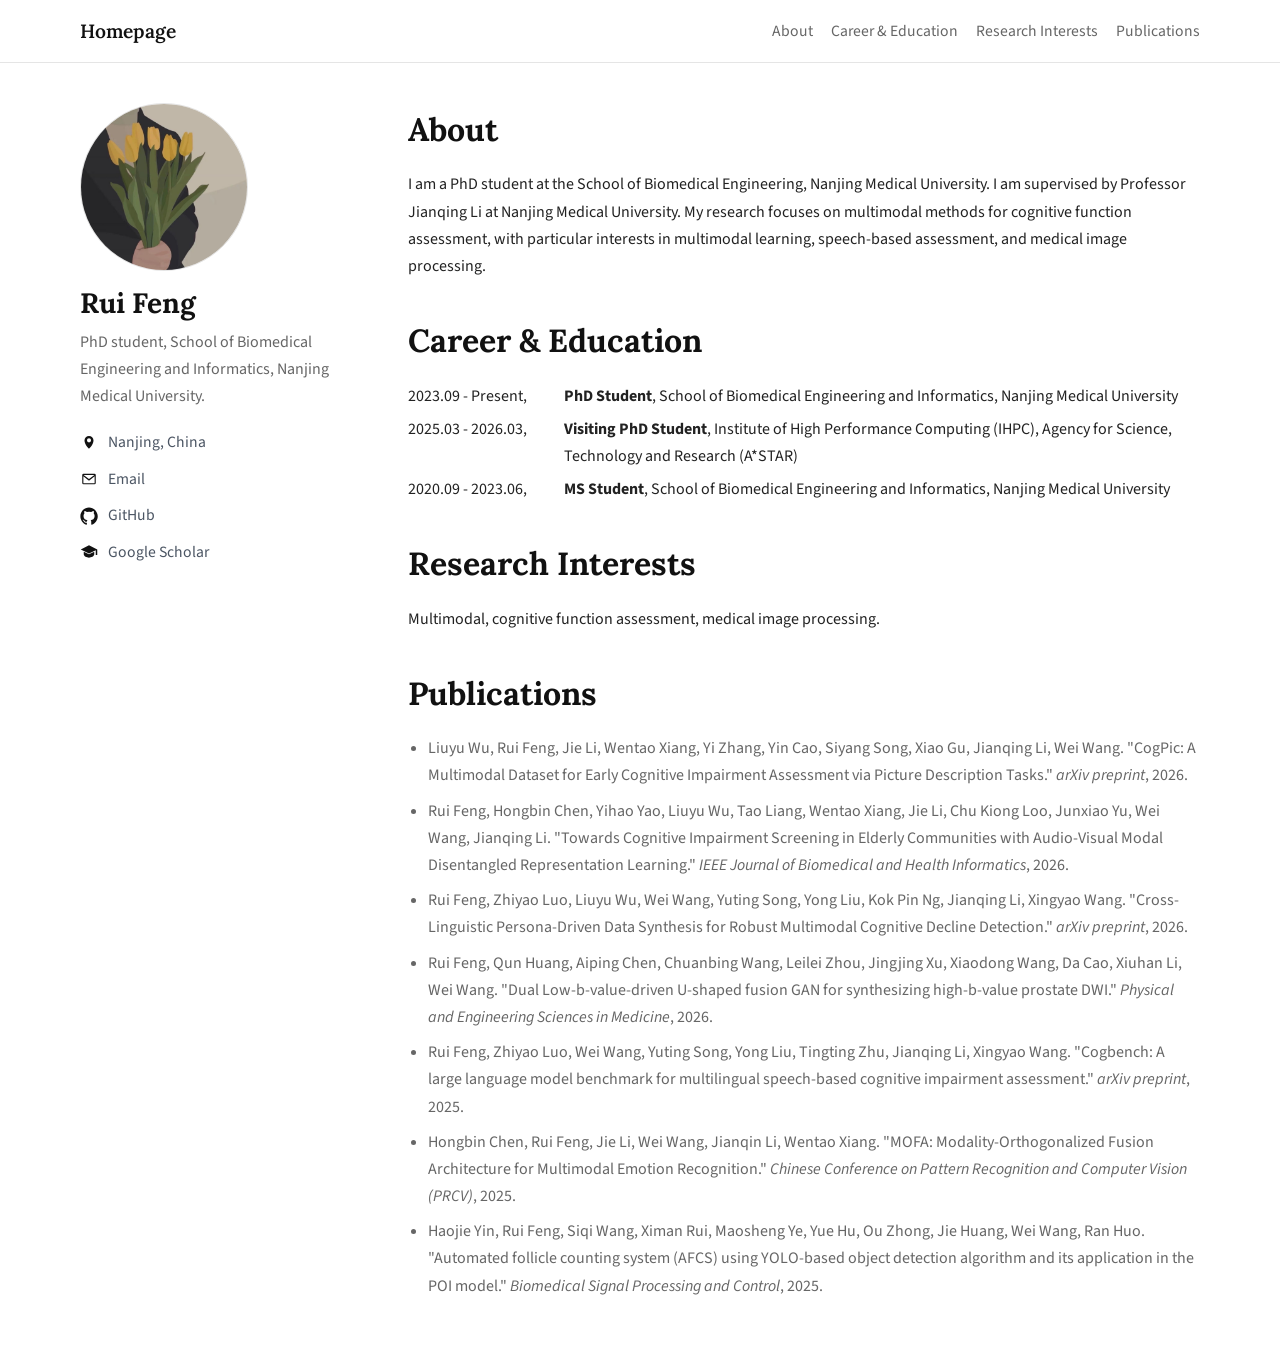
==== commit 1c1ddaac: "Add files via upload" ====
--- a/index.html
+++ b/index.html
@@ -1,528 +1,114 @@
 <!DOCTYPE html>
-<html lang="zh-CN">
-
+<html lang="en">
 <head>
   <meta charset="UTF-8">
   <meta name="viewport" content="width=device-width, initial-scale=1.0">
-  <title>CogPic — A Multimodal Dataset for Cognitive Impairment Analysis</title>
-  <meta name="description"
-    content="CogPic is a multimodal dataset for cognitive impairment analysis, containing face frames, audio, and transcripts from AD, MCI, and HC subjects.">
+  <title>Rui Feng | Homepage</title>
+  <link rel="icon" type="image/jpeg" href="logo.jpg">
   <link rel="preconnect" href="https://fonts.googleapis.com">
   <link rel="preconnect" href="https://fonts.gstatic.com" crossorigin>
-  <link
-    href="https://fonts.googleapis.com/css2?family=Montserrat:wght@200;300;400;500;600;700;800&family=Lora:ital,wght@0,400;0,500;0,600;1,400&family=IBM+Plex+Mono:wght@400;500&display=swap"
-    rel="stylesheet">
+  <link href="https://fonts.googleapis.com/css2?family=Lora:wght@400;500;600;700&family=Source+Sans+3:wght@400;500;600;700&display=swap" rel="stylesheet">
   <link rel="stylesheet" href="styles.css">
 </head>
-
 <body>
-
-  <!-- ===== NAVIGATION ===== -->
-  <header class="site-header" id="top">
-    <div class="header-inner">
-      <a class="logo" href="#top">
-        <span class="logo-icon">&#9672;</span>
-        <div class="logo-text">
-          <strong>COGPIC</strong>
-          <span>DATASET</span>
-        </div>
-      </a>
-      <nav class="main-nav" id="mainNav">
-        <a href="#top" class="active">Home</a>
-        <span class="nav-divider"></span>
+  <header class="site-header">
+    <div class="container header-inner">
+      <a class="site-title" href="#top">Homepage</a>
+      <nav class="site-nav" aria-label="Main navigation">
         <a href="#about">About</a>
-        <span class="nav-divider"></span>
-        <a href="#modalities">Modalities</a>
-        <span class="nav-divider"></span>
-        <a href="#statistics">Statistics</a>
-        <span class="nav-divider"></span>
-        <a href="#structure">Structure</a>
-        <span class="nav-divider"></span>
+        <a href="#career-education">Career &amp; Education</a>
+        <a href="#research-interests">Research Interests</a>
         <a href="#publications">Publications</a>
       </nav>
-      <a class="btn btn-primary nav-cta" href="#download">Request Data</a>
-      <button class="mobile-toggle" id="mobileToggle" aria-label="Toggle menu">
-        <span></span><span></span><span></span>
-      </button>
     </div>
   </header>
 
-  <!-- ===== HERO ===== -->
-  <section class="hero">
-    <div class="hero-bg">
-      <img src="hero.png" alt="Cognitive assessment research" id="heroImage">
-      <div class="hero-overlay"></div>
-    </div>
-    <div class="hero-content">
-      <p class="hero-subtitle">A Multimodal Dataset for Cognitive Impairment Analysis</p>
-      <h1>THE COGPIC STUDY</h1>
-      <p class="hero-desc">
-        Exploring multi-modal differences among AD, MCI, and healthy controls
-        through picture description tasks.
-      </p>
-      <div class="hero-buttons">
-        <a class="btn btn-light" href="#about">Learn More</a>
-        <a class="btn btn-outline-light" href="#download">Request Data</a>
+  <main class="container layout" id="top">
+    <aside class="sidebar">
+      <div class="sidebar-card">
+        <img class="avatar" src="logo.jpg" alt="Portrait of Rui Feng">
+        <h1>Rui Feng</h1>
+        <p class="sidebar-bio">
+          PhD student, School of Biomedical Engineering and Informatics, Nanjing Medical University.
+        </p>
+
+        <ul class="sidebar-link-list">
+          <li class="sidebar-link-item">
+            <span class="sidebar-icon" aria-hidden="true">
+              <svg viewBox="0 0 24 24" focusable="false">
+                <path d="M12 21s-6-5.33-6-11a6 6 0 1 1 12 0c0 5.67-6 11-6 11Zm0-8.5A2.5 2.5 0 1 0 12 7a2.5 2.5 0 0 0 0 5.5Z"></path>
+              </svg>
+            </span>
+            <span>Nanjing, China</span>
+          </li>
+          <li class="sidebar-link-item">
+            <span class="sidebar-icon" aria-hidden="true">
+              <svg viewBox="0 0 24 24" focusable="false">
+                <path d="M3 6.75A1.75 1.75 0 0 1 4.75 5h14.5A1.75 1.75 0 0 1 21 6.75v10.5A1.75 1.75 0 0 1 19.25 19H4.75A1.75 1.75 0 0 1 3 17.25V6.75Zm1.8-.25 7.2 5.62 7.2-5.62H4.8Zm14.7 11V8.4l-7.04 5.5a.75.75 0 0 1-.92 0L4.5 8.4v9.1h15Z"></path>
+              </svg>
+            </span>
+            <a href="mailto:bmefr@stu.njmu.edu.cn">Email</a>
+          </li>
+          <li class="sidebar-link-item">
+            <span class="sidebar-icon" aria-hidden="true">
+              <svg viewBox="0 0 24 24" focusable="false">
+                <path d="M12 .5C5.65.5.5 5.8.5 12.34c0 5.23 3.3 9.66 7.88 11.22.58.11.79-.26.79-.58v-2.1c-3.2.72-3.88-1.4-3.88-1.4-.52-1.37-1.28-1.73-1.28-1.73-1.05-.74.08-.73.08-.73 1.16.08 1.77 1.22 1.77 1.22 1.03 1.81 2.7 1.29 3.36.99.1-.77.4-1.29.73-1.59-2.56-.3-5.25-1.32-5.25-5.86 0-1.29.45-2.35 1.18-3.18-.12-.3-.51-1.53.11-3.2 0 0 .97-.32 3.19 1.22a10.8 10.8 0 0 1 5.82 0c2.22-1.54 3.19-1.22 3.19-1.22.62 1.67.23 2.9.11 3.2.74.83 1.18 1.89 1.18 3.18 0 4.55-2.69 5.56-5.26 5.86.41.36.78 1.06.78 2.14v3.18c0 .32.21.7.8.58 4.57-1.57 7.86-5.99 7.86-11.22C23.5 5.8 18.35.5 12 .5Z"></path>
+              </svg>
+            </span>
+            <a href="https://github.com/FengRui1998" target="_blank" rel="noreferrer">GitHub</a>
+          </li>
+          <li class="sidebar-link-item">
+            <span class="sidebar-icon" aria-hidden="true">
+              <svg viewBox="0 0 24 24" focusable="false">
+                <path d="M12 3 1 8.5l11 5.5 9-4.5V16h2V8.5L12 3Zm-7 8.57V15c0 2.62 4.03 4.5 7 4.5s7-1.88 7-4.5v-3.43l-7 3.5-7-3.5Z"></path>
+              </svg>
+            </span>
+            <a href="https://scholar.google.com/citations?authuser=2&amp;user=lmFeAVEAAAAJ" target="_blank" rel="noreferrer">Google Scholar</a>
+          </li>
+        </ul>
       </div>
-    </div>
-  </section>
+    </aside>
 
-  <!-- ===== STATS BANNER ===== -->
-  <section class="stats-banner">
-    <div class="container">
-      <div class="stat-item">
-        <strong>574</strong>
-        <span>Subjects</span>
-      </div>
-      <div class="stat-divider"></div>
-      <div class="stat-item">
-        <strong>3</strong>
-        <span>Tasks per Subject</span>
-      </div>
-      <div class="stat-divider"></div>
-      <div class="stat-item">
-        <strong>1,772</strong>
-        <span>Segments</span>
-      </div>
-    </div>
-  </section>
+    <section class="content">
+      <article class="content-block" id="about">
+        <h2>About</h2>
+        <p>
+          I am a PhD student at the School of Biomedical Engineering, Nanjing Medical University.
+          I am supervised by Professor Jianqing Li at Nanjing Medical University.
+          My research focuses on multimodal methods for cognitive function assessment, with
+          particular interests in multimodal learning, speech-based assessment, and medical image
+          processing.
+        </p>
+      </article>
 
-  <main>
-    <!-- ===== ABOUT ===== -->
-    <section class="section section-white" id="about">
-      <div class="container">
-        <div class="section-header">
-          <p class="section-eyebrow">About the Study</p>
-          <h2>What is CogPic?</h2>
+      <article class="content-block" id="career-education">
+        <h2>Career &amp; Education</h2>
+        <div class="simple-list">
+          <p><span class="career-date">2023.09 - Present,</span><span class="career-text"><strong>PhD Student</strong>, School of Biomedical Engineering and Informatics, Nanjing Medical University</span></p>
+          <p><span class="career-date">2025.03 - 2026.03,</span><span class="career-text"><strong>Visiting PhD Student</strong>, Institute of High Performance Computing (IHPC), Agency for Science, Technology and Research (A*STAR)</span></p>
+          <p><span class="career-date">2020.09 - 2023.06,</span><span class="career-text"><strong>MS Student</strong>, School of Biomedical Engineering and Informatics, Nanjing Medical University</span></p>
         </div>
-        <div class="about-grid">
-          <div class="about-text">
-            <p>
-              CogPic is designed to support cognitive impairment screening and subtype research, focusing on multimodal
-              differences between <strong>Alzheimer's Disease (AD)</strong> patients, <strong>Mild Cognitive Impairment
-                (MCI)</strong> individuals, and <strong>Healthy Controls (HC)</strong>.
-            </p>
-            <p>
-              The dataset collects multimodal samples from subjects performing picture description tasks, covering
-              facial frame sequences, speech audio, and transcripts — suitable for multimodal cognitive impairment
-              recognition, speaking style analysis, and interpretable modeling research.
-            </p>
-            <p>
-              Data organization balances model training and privacy protection. Subject names are anonymized through
-              mapping tables, supporting classification, retrieval, generative analysis, and multimodal fusion tasks.
-            </p>
-            <a class="btn btn-primary" href="#modalities">Explore Modalities</a>
-          </div>
-          <div class="about-highlights">
-            <div class="highlight-card">
-              <div class="highlight-icon">
-                <svg width="28" height="28" viewBox="0 0 24 24" fill="none" stroke="currentColor" stroke-width="1.5"
-                  stroke-linecap="round" stroke-linejoin="round">
-                  <path d="M17 21v-2a4 4 0 0 0-4-4H5a4 4 0 0 0-4 4v2" />
-                  <circle cx="9" cy="7" r="4" />
-                  <path d="M23 21v-2a4 4 0 0 0-3-3.87" />
-                  <path d="M16 3.13a4 4 0 0 1 0 7.75" />
-                </svg>
-              </div>
-              <div>
-                <strong>574 Subjects</strong>
-                <span>AD / MCI / HC groups</span>
-              </div>
-            </div>
-            <div class="highlight-card">
-              <div class="highlight-icon">
-                <svg width="28" height="28" viewBox="0 0 24 24" fill="none" stroke="currentColor" stroke-width="1.5"
-                  stroke-linecap="round" stroke-linejoin="round">
-                  <rect x="2" y="3" width="20" height="14" rx="2" ry="2" />
-                  <line x1="8" y1="21" x2="16" y2="21" />
-                  <line x1="12" y1="17" x2="12" y2="21" />
-                </svg>
-              </div>
-              <div>
-                <strong>Picture Description</strong>
-                <span>Cookie Theft, Picnic Scene, Accident Scene</span>
-              </div>
-            </div>
-            <div class="highlight-card">
-              <div class="highlight-icon">
-                <svg width="28" height="28" viewBox="0 0 24 24" fill="none" stroke="currentColor" stroke-width="1.5"
-                  stroke-linecap="round" stroke-linejoin="round">
-                  <path d="M12 1a3 3 0 0 0-3 3v8a3 3 0 0 0 6 0V4a3 3 0 0 0-3-3z" />
-                  <path d="M19 10v2a7 7 0 0 1-14 0v-2" />
-                  <line x1="12" y1="19" x2="12" y2="23" />
-                  <line x1="8" y1="23" x2="16" y2="23" />
-                </svg>
-              </div>
-              <div>
-                <strong>Multimodal Capture</strong>
-                <span>Facial frames, speech audio, and transcripts</span>
-              </div>
-            </div>
-            <div class="highlight-card">
-              <div class="highlight-icon">
-                <svg width="28" height="28" viewBox="0 0 24 24" fill="none" stroke="currentColor" stroke-width="1.5"
-                  stroke-linecap="round" stroke-linejoin="round">
-                  <path d="M12 22s8-4 8-10V5l-8-3-8 3v7c0 6 8 10 8 10z" />
-                </svg>
-              </div>
-              <div>
-                <strong>Privacy Protected</strong>
-                <span>All identities are anonymized</span>
-              </div>
-            </div>
-          </div>
-        </div>
-      </div>
-    </section>
+      </article>
 
-    <!-- ===== MODALITIES ===== -->
-    <section class="section section-light" id="modalities">
-      <div class="container">
-        <div class="section-header centered">
-          <p class="section-eyebrow">Multimodal Data</p>
-          <h2>Three Modalities per Segment</h2>
-          <p class="section-sub">Each sample segment contains face frame sequences, audio files, and transcripts for
-            multimodal fusion research.</p>
-        </div>
-        <div class="modality-grid">
-          <article class="modality-card">
-            <div class="modality-icon-wrap">
-              <svg width="40" height="40" viewBox="0 0 24 24" fill="none" stroke="currentColor" stroke-width="1.5"
-                stroke-linecap="round" stroke-linejoin="round">
-                <rect x="3" y="3" width="18" height="18" rx="2" ry="2" />
-                <circle cx="8.5" cy="8.5" r="1.5" />
-                <polyline points="21 15 16 10 5 21" />
-              </svg>
-            </div>
-            <h3>Face Frames</h3>
-            <span class="modality-tag">JPG frames</span>
-          </article>
-          <article class="modality-card">
-            <div class="modality-icon-wrap">
-              <svg width="40" height="40" viewBox="0 0 24 24" fill="none" stroke="currentColor" stroke-width="1.5"
-                stroke-linecap="round" stroke-linejoin="round">
-                <path d="M12 1a3 3 0 0 0-3 3v8a3 3 0 0 0 6 0V4a3 3 0 0 0-3-3z" />
-                <path d="M19 10v2a7 7 0 0 1-14 0v-2" />
-                <line x1="12" y1="19" x2="12" y2="23" />
-                <line x1="8" y1="23" x2="16" y2="23" />
-              </svg>
-            </div>
-            <h3>Audio</h3>
-            <span class="modality-tag">WAV format</span>
-          </article>
-          <article class="modality-card">
-            <div class="modality-icon-wrap">
-              <svg width="40" height="40" viewBox="0 0 24 24" fill="none" stroke="currentColor" stroke-width="1.5"
-                stroke-linecap="round" stroke-linejoin="round">
-                <path d="M14 2H6a2 2 0 0 0-2 2v16a2 2 0 0 0 2 2h12a2 2 0 0 0 2-2V8z" />
-                <polyline points="14 2 14 8 20 8" />
-                <line x1="16" y1="13" x2="8" y2="13" />
-                <line x1="16" y1="17" x2="8" y2="17" />
-                <polyline points="10 9 9 9 8 9" />
-              </svg>
-            </div>
-            <h3>Transcript</h3>
-            <span class="modality-tag">TXT format</span>
-          </article>
-        </div>
-      </div>
-    </section>
+      <article class="content-block" id="research-interests">
+        <h2>Research Interests</h2>
+        <p>Multimodal, cognitive function assessment, medical image processing.</p>
+      </article>
 
-    <!-- ===== QUOTE ===== -->
-    <section class="section-quote">
-      <div class="container">
-        <blockquote>
-          <p>"Through in-depth analysis of multimodal data, we aim to reveal the subtle manifestations of cognitive
-            impairment in facial expressions, language patterns, and acoustic features, providing new scientific
-            evidence for early screening."</p>
-          <cite>— CogPic Research Team</cite>
-        </blockquote>
-      </div>
-    </section>
+      <article class="content-block" id="publications">
+        <h2>Publications</h2>
+        <ul class="publication-list">
+          <li>Liuyu Wu, Rui Feng, Jie Li, Wentao Xiang, Yi Zhang, Yin Cao, Siyang Song, Xiao Gu, Jianqing Li, Wei Wang. "CogPic: A Multimodal Dataset for Early Cognitive Impairment Assessment via Picture Description Tasks." <em>arXiv preprint</em>, 2026.</li>
+          <li>Rui Feng, Hongbin Chen, Yihao Yao, Liuyu Wu, Tao Liang, Wentao Xiang, Jie Li, Chu Kiong Loo, Junxiao Yu, Wei Wang, Jianqing Li. "Towards Cognitive Impairment Screening in Elderly Communities with Audio-Visual Modal Disentangled Representation Learning." <em>IEEE Journal of Biomedical and Health Informatics</em>, 2026.</li>
+          <li>Rui Feng, Zhiyao Luo, Liuyu Wu, Wei Wang, Yuting Song, Yong Liu, Kok Pin Ng, Jianqing Li, Xingyao Wang. "Cross-Linguistic Persona-Driven Data Synthesis for Robust Multimodal Cognitive Decline Detection." <em>arXiv preprint</em>, 2026.</li>
+          <li>Rui Feng, Qun Huang, Aiping Chen, Chuanbing Wang, Leilei Zhou, Jingjing Xu, Xiaodong Wang, Da Cao, Xiuhan Li, Wei Wang. "Dual Low-b-value-driven U-shaped fusion GAN for synthesizing high-b-value prostate DWI." <em>Physical and Engineering Sciences in Medicine</em>, 2026.</li>
+          <li>Rui Feng, Zhiyao Luo, Wei Wang, Yuting Song, Yong Liu, Tingting Zhu, Jianqing Li, Xingyao Wang. "Cogbench: A large language model benchmark for multilingual speech-based cognitive impairment assessment." <em>arXiv preprint</em>, 2025.</li>
+          <li>Hongbin Chen, Rui Feng, Jie Li, Wei Wang, Jianqin Li, Wentao Xiang. "MOFA: Modality-Orthogonalized Fusion Architecture for Multimodal Emotion Recognition." <em>Chinese Conference on Pattern Recognition and Computer Vision (PRCV)</em>, 2025.</li>
+          <li>Haojie Yin, Rui Feng, Siqi Wang, Ximan Rui, Maosheng Ye, Yue Hu, Ou Zhong, Jie Huang, Wei Wang, Ran Huo. "Automated follicle counting system (AFCS) using YOLO-based object detection algorithm and its application in the POI model." <em>Biomedical Signal Processing and Control</em>, 2025.</li>
+        </ul>
+      </article>
 
-    <!-- ===== STATISTICS ===== -->
-    <section class="section section-white" id="statistics">
-      <div class="container">
-        <div class="section-header">
-          <p class="section-eyebrow">Statistics</p>
-          <h2>Dataset Overview</h2>
-        </div>
-
-        <div class="stats-detail-grid">
-          <div class="stats-card">
-            <h3>Overall Scale</h3>
-            <div class="stats-list">
-              <div class="stats-row">
-                <span>Total Subjects</span>
-                <strong>574</strong>
-              </div>
-              <div class="stats-row">
-                <span>Total Segments</span>
-                <strong>1,722</strong>
-              </div>
-              <div class="stats-row">
-                <span>Total Frames</span>
-                <strong>263,536</strong>
-              </div>
-              <div class="stats-row">
-                <span>Avg Frames / Segment</span>
-                <strong>153</strong>
-              </div>
-            </div>
-          </div>
-
-          <div class="stats-card">
-            <h3>Class Distribution</h3>
-            <div class="distribution-bars">
-              <div class="dist-bar">
-                <div class="dist-info">
-                  <span class="dist-label">AD</span>
-                  <span class="dist-count">140 subjects</span>
-                </div>
-                <div class="dist-track"><span class="dist-fill" style="width: 54.7%"></span></div>
-              </div>
-              <div class="dist-bar">
-                <div class="dist-info">
-                  <span class="dist-label">MCI</span>
-                  <span class="dist-count">256 subjects</span>
-                </div>
-                <div class="dist-track"><span class="dist-fill fill-teal" style="width: 100%"></span></div>
-              </div>
-              <div class="dist-bar">
-                <div class="dist-info">
-                  <span class="dist-label">HC</span>
-                  <span class="dist-count">178 subjects</span>
-                </div>
-                <div class="dist-track"><span class="dist-fill fill-light" style="width: 69.5%"></span></div>
-              </div>
-            </div>
-          </div>
-        </div>
-
-        <div class="split-table-wrap">
-          <h3>Train / Test Split</h3>
-          <p>Subject-level split ensuring no subject appears in both training and test sets.</p>
-          <div class="table-scroll">
-            <table>
-              <thead>
-                <tr>
-                  <th>Split</th>
-                  <th>AD</th>
-                  <th>MCI</th>
-                  <th>HC</th>
-                  <th>Total</th>
-                </tr>
-              </thead>
-              <tbody>
-                <tr>
-                  <td>Train</td>
-                  <td>112</td>
-                  <td>205</td>
-                  <td>142</td>
-                  <td><strong>459</strong></td>
-                </tr>
-                <tr>
-                  <td>Test</td>
-                  <td>28</td>
-                  <td>51</td>
-                  <td>36</td>
-                  <td><strong>115</strong></td>
-                </tr>
-              </tbody>
-            </table>
-          </div>
-        </div>
-      </div>
-    </section>
-
-    <!-- ===== STRUCTURE ===== -->
-    <section class="section section-light" id="structure">
-      <div class="container">
-        <div class="section-header centered">
-          <p class="section-eyebrow">Structure</p>
-          <h2>Directory Layout</h2>
-        </div>
-        <div class="structure-grid">
-          <div class="code-card">
-            <div class="code-card-header">
-              <span class="code-dot red"></span>
-              <span class="code-dot yellow"></span>
-              <span class="code-dot green"></span>
-              <span class="code-card-title">File Organization</span>
-            </div>
-            <pre><code>CogPic/
-|-- Train/
-|   |-- AD/
-|   |-- MCI/
-|   `-- HC/
-`-- Test/
-    |-- AD/
-    |-- MCI/
-    `-- HC/</code></pre>
-          </div>
-          <div class="code-card">
-            <div class="code-card-header">
-              <span class="code-dot red"></span>
-              <span class="code-dot yellow"></span>
-              <span class="code-dot green"></span>
-              <span class="code-card-title">Sample Example</span>
-            </div>
-            <pre><code>Train/MCI/MCI_subj_023_1_72_1_28_24/
-└── pic_2/
-    ├── frames_face/
-    │   ├── frame_0001.jpg
-    │   ├── frame_0002.jpg
-    │   └── ...
-    ├── audio.wav
-    └── audio.txt</code></pre>
-          </div>
-        </div>
-      </div>
-    </section>
-
-    <!-- ===== PUBLICATIONS ===== -->
-    <section class="section section-white" id="publications">
-      <div class="container">
-        <div class="baseline-quote">
-          <blockquote>
-            <p>Baseline experiments: <a href="https://github.com/CogPic/CogPic_Baseline" target="_blank" rel="noopener noreferrer">https://github.com/CogPic/CogPic_Baseline</a></p>
-            <cite>— CogPic Baseline</cite>
-          </blockquote>
-        </div>
-        <div class="section-header">
-          <p class="section-eyebrow">Publications</p>
-          <h2>Citation</h2>
-        </div>
-        <div class="citation-block">
-          <p>If you use the CogPic dataset in your research, please cite the following:</p>
-          <div class="code-card">
-            <div class="code-card-header">
-              <span class="code-dot red"></span>
-              <span class="code-dot yellow"></span>
-              <span class="code-dot green"></span>
-              <span class="code-card-title">BibTeX</span>
-            </div>
-            <pre><code>@article{CogPic,
-  title={CogPic: A Multimodal Dataset for Early Cognitive Impairment Assessment via Picture Description Tasks},
-  author={Wu, Liuyu and Feng, Rui and Li, Jie and Xiang, Wentao and Zhang, Yi and Cao, Yin and Song, Siyang and Gu, Xiao
-          and Li, Jianqing and Wang, Wei},
-  journal={arXiv preprint arXiv:2604.01626},
-  year={2026}
-}</code></pre>
-          </div>
-        </div>
-      </div>
-    </section>
-
-    <!-- ===== DOWNLOAD / REQUEST DATA ===== -->
-    <section class="section section-cta" id="download">
-      <div class="container">
-        <div class="cta-inner">
-          <div class="cta-text">
-            <h2>Request Access to CogPic</h2>
-            <p>The CogPic dataset is available for research and educational purposes only. Please contact us to request
-              access.</p>
-            <ul class="terms-list">
-              <li>For research and educational use only</li>
-              <li>Do not attempt to re-identify subjects</li>
-              <li>Cite the dataset and paper when publishing results</li>
-            </ul>
-          </div>
-          <div class="cta-actions">
-            <a class="btn btn-light btn-lg" href="contact.html">
-              <svg width="20" height="20" viewBox="0 0 24 24" fill="none" stroke="currentColor" stroke-width="2"
-                stroke-linecap="round" stroke-linejoin="round">
-                <path d="M4 4h16c1.1 0 2 .9 2 2v12c0 1.1-.9 2-2 2H4c-1.1 0-2-.9-2-2V6c0-1.1.9-2 2-2z" />
-                <polyline points="22,6 12,13 2,6" />
-              </svg>
-              Contact Us
-            </a>
-            <a class="btn btn-outline-light btn-lg" href="request.html">
-              <svg width="20" height="20" viewBox="0 0 24 24" fill="none" stroke="currentColor" stroke-width="2"
-                stroke-linecap="round" stroke-linejoin="round">
-                <path d="M21 15v4a2 2 0 0 1-2 2H5a2 2 0 0 1-2-2v-4" />
-                <polyline points="7 10 12 15 17 10" />
-                <line x1="12" y1="15" x2="12" y2="3" />
-              </svg>
-              Download Link
-            </a>
-            <button class="btn btn-review btn-lg" id="reviewAccessTrigger" type="button">
-              <svg width="20" height="20" viewBox="0 0 24 24" fill="none" stroke="currentColor" stroke-width="2"
-                stroke-linecap="round" stroke-linejoin="round">
-                <path d="M10.29 3.86 1.82 18a2 2 0 0 0 1.71 3h16.94a2 2 0 0 0 1.71-3L13.71 3.86a2 2 0 0 0-3.42 0z" />
-                <line x1="12" y1="9" x2="12" y2="13" />
-                <line x1="12" y1="17" x2="12.01" y2="17" />
-              </svg>
-              Access During Review
-            </button>
-          </div>
-        </div>
-      </div>
     </section>
   </main>
-
-  <!-- ===== FOOTER ===== -->
-  <footer class="site-footer">
-    <div class="container">
-      <div class="footer-inner">
-        <div class="footer-brand">
-          <strong>COGPIC</strong>
-          <p>A Multimodal Dataset for Cognitive Impairment Analysis</p>
-          <p>School of Biomedical Engineering and Informatics, Nanjing Medical University</p>
-        </div>
-        <div class="footer-links">
-          <a href="#about">About</a>
-          <a href="#modalities">Modalities</a>
-          <a href="#statistics">Statistics</a>
-          <a href="#structure">Structure</a>
-          <a href="#publications">Publications</a>
-          <a href="#download">Request Data</a>
-        </div>
-      </div>
-      <div class="footer-bottom">
-        <p>&copy; 2026 CogPic Research Team. All rights reserved.</p>
-      </div>
-    </div>
-  </footer>
-
-  <button class="scroll-top" id="scrollTop" aria-label="Scroll to top">
-    <svg width="20" height="20" viewBox="0 0 24 24" fill="none" stroke="currentColor" stroke-width="2.5"
-      stroke-linecap="round" stroke-linejoin="round">
-      <polyline points="18 15 12 9 6 15" />
-    </svg>
-  </button>
-
-  <div class="review-modal" id="reviewModal" aria-hidden="true">
-    <div class="review-modal-backdrop" data-review-close></div>
-    <section class="review-modal-panel" role="dialog" aria-modal="true" aria-labelledby="reviewModalTitle">
-      <button class="review-modal-close" id="reviewModalClose" type="button" aria-label="Close reviewer access panel">
-        <span></span><span></span>
-      </button>
-      <p class="review-modal-eyebrow">Anonymous Review Access</p>
-      <h2 id="reviewModalTitle">Reviewer Access Links</h2>
-      <p class="review-modal-desc">This interface is available only during the ACM MM Dataset Track review period. The ZIP extraction password is <strong><em><span class="review-password">njmubme</span></em></strong>. After this review cycle is completed, access will be available only through the application process. If you are not a relevant reviewer or organizer, please request the dataset through the application form.</p>
-
-      <div class="review-link-list">
-        <a class="review-link-card" href="#" target="_blank" rel="noopener noreferrer">
-          <img src="googledrive.png" alt="Google Drive logo">
-          <div class="review-link-copy">
-            <strong>Google Drive</strong>
-            <span>Link placeholder</span>
-          </div>
-        </a>
-
-        <a class="review-link-card" href="https://pan.baidu.com/s/1Al94lme9o3qhwptEyGzpYQ" target="_blank" rel="noopener noreferrer">
-          <img src="baiduyun.png" alt="Baidu Yun logo">
-          <div class="review-link-copy">
-            <strong>Baidu Yun</strong>
-            <span>CogPic.zip | Access code: <em>njmu</em></span>
-          </div>
-        </a>
-      </div>
-    </section>
-  </div>
-
-  <script src="script.js"></script>
 </body>
-
 </html>
--- a/styles.css
+++ b/styles.css
@@ -1,1597 +1,285 @@
-/* =============================================
-   CogPic — I-CONECT–Inspired Design System
-   ============================================= */
-
 :root {
-  --white: #ffffff;
-  --off-white: #f7f7f8;
-  --light-gray: #f1f1f3;
-  --mid-gray: #e2e2e6;
-  --border: #dcdce0;
-  --text: #1a1a2e;
-  --text-secondary: #52527a;
-  --text-muted: #8585a3;
-  --primary: #4b2e83;
-  --primary-dark: #3a2366;
-  --primary-light: #6b4ea3;
-  --accent-teal: #1a7a7a;
-  --accent-teal-light: #d1e8e8;
-  --accent-rose: #a34b6b;
-  --shadow-sm: 0 1px 3px rgba(26, 26, 46, 0.06);
-  --shadow-md: 0 4px 16px rgba(26, 26, 46, 0.08);
-  --shadow-lg: 0 12px 40px rgba(26, 26, 46, 0.1);
-  --shadow-xl: 0 20px 60px rgba(26, 26, 46, 0.12);
-  --radius: 12px;
-  --radius-lg: 20px;
-  --radius-pill: 50px;
-  --transition: 0.3s cubic-bezier(0.4, 0, 0.2, 1);
-  --header-h: 72px;
-}
-
-/* ===== RESET ===== */
-*, *::before, *::after { box-sizing: border-box; margin: 0; padding: 0; }
-html { scroll-behavior: smooth; scroll-padding-top: var(--header-h); }
+  --bg: #ffffff;
+  --text: #222222;
+  --muted: #666666;
+  --line: #e5e5e5;
+  --link: #1b64b0;
+  --heading: #111111;
+  --sidebar-bg: #fafafa;
+}
+
+* {
+  box-sizing: border-box;
+}
+
+html {
+  scroll-behavior: smooth;
+}
 
 body {
-  font-family: 'Montserrat', -apple-system, BlinkMacSystemFont, 'Segoe UI', sans-serif;
+  margin: 0;
+  background: var(--bg);
   color: var(--text);
-  background: var(--white);
+  font-family: "Source Sans 3", sans-serif;
   line-height: 1.7;
-  -webkit-font-smoothing: antialiased;
-  -moz-osx-font-smoothing: grayscale;
-}
-
-h1, h2, h3, h4 { line-height: 1.2; font-weight: 700; }
-a { color: inherit; text-decoration: none; }
-img { display: block; max-width: 100%; }
-ul { list-style: none; }
+}
+
+a {
+  color: var(--link);
+  text-decoration: none;
+}
+
+a:hover {
+  text-decoration: underline;
+}
 
 .container {
-  width: min(1140px, 100% - 48px);
+  width: min(1120px, calc(100% - 32px));
   margin: 0 auto;
 }
 
-/* ===== BUTTONS ===== */
-.btn {
+.site-header {
+  border-bottom: 1px solid var(--line);
+  background: #ffffff;
+}
+
+.header-inner {
+  display: flex;
+  justify-content: space-between;
+  align-items: center;
+  gap: 20px;
+  min-height: 62px;
+}
+
+.site-title {
+  color: var(--heading);
+  font-family: "Lora", serif;
+  font-size: 1.2rem;
+  font-weight: 600;
+}
+
+.site-nav {
+  display: flex;
+  flex-wrap: wrap;
+  gap: 18px;
+}
+
+.site-nav a {
+  color: var(--muted);
+  font-size: 0.98rem;
+}
+
+.layout {
+  display: grid;
+  grid-template-columns: 280px minmax(0, 1fr);
+  gap: 48px;
+  padding: 40px 0 56px;
+}
+
+.sidebar {
+  align-self: start;
+}
+
+.sidebar-card {
+  position: sticky;
+  top: 24px;
+  padding: 0;
+}
+
+.avatar {
+  display: block;
+  width: 168px;
+  height: 168px;
+  margin: 0 0 16px;
+  border-radius: 50%;
+  object-fit: cover;
+  border: 1px solid var(--line);
+}
+
+.sidebar h1,
+.content h2,
+.entry h3 {
+  color: var(--heading);
+  font-family: "Lora", serif;
+}
+
+.sidebar h1 {
+  margin: 0;
+  font-size: 1.75rem;
+  line-height: 1.2;
+}
+
+.native-name {
+  margin: 6px 0 12px;
+  color: var(--muted);
+  font-size: 1rem;
+}
+
+.sidebar-bio {
+  margin: 8px 0 14px;
+  color: var(--muted);
+}
+
+.profile-list {
+  margin: 0;
+  padding: 0;
+  list-style: none;
+}
+
+.profile-list li {
+  padding: 8px 0;
+  border-bottom: 1px solid var(--line);
+  color: var(--muted);
+}
+
+.sidebar-link-list {
+  margin: 4px 0 0;
+  padding: 0;
+  list-style: none;
+}
+
+.sidebar-link-item {
+  display: flex;
+  align-items: center;
+  gap: 10px;
+  padding: 5px 0;
+  color: #4b5563;
+  font-size: 0.98rem;
+}
+
+.sidebar-link-item a,
+.sidebar-link-item span:last-child {
+  color: inherit;
+}
+
+.sidebar-link-item a:hover {
+  text-decoration: underline;
+}
+
+.sidebar-icon {
   display: inline-flex;
   align-items: center;
   justify-content: center;
-  gap: 10px;
-  padding: 14px 32px;
-  border: 2px solid transparent;
-  border-radius: var(--radius-pill);
-  font-family: inherit;
-  font-size: 0.88rem;
-  font-weight: 600;
-  letter-spacing: 0.06em;
-  text-transform: uppercase;
-  cursor: pointer;
-  transition: all var(--transition);
-  white-space: nowrap;
-}
-
-.btn-primary {
-  color: var(--white);
-  background: var(--primary);
-  border-color: var(--primary);
-}
-.btn-primary:hover {
-  background: var(--primary-dark);
-  border-color: var(--primary-dark);
-  transform: translateY(-2px);
-  box-shadow: 0 8px 24px rgba(75, 46, 131, 0.3);
-}
-
-.btn-light {
-  color: var(--primary);
-  background: var(--white);
-  border-color: var(--white);
-}
-.btn-light:hover {
-  background: var(--off-white);
-  transform: translateY(-2px);
-  box-shadow: 0 8px 24px rgba(0,0,0,0.15);
-}
-
-.btn-outline-light {
-  color: var(--white);
-  background: transparent;
-  border-color: rgba(255,255,255,0.5);
-}
-.btn-outline-light:hover {
-  background: rgba(255,255,255,0.1);
-  border-color: var(--white);
-  transform: translateY(-2px);
-}
-
-.btn-review {
-  color: var(--white);
-  background: transparent;
-  border-color: rgba(255, 255, 255, 0.7);
-  border-style: dashed;
-}
-
-.btn-review:hover {
-  background: rgba(255, 255, 255, 0.08);
-  border-color: var(--white);
-  transform: translateY(-2px);
-}
-
-.btn-lg {
-  padding: 18px 40px;
-  font-size: 0.95rem;
-}
-
-/* ===== HEADER ===== */
-.site-header {
-  position: fixed;
-  top: 0;
-  left: 0;
-  right: 0;
-  z-index: 1000;
-  height: var(--header-h);
-  background: rgba(255, 255, 255, 0.92);
-  backdrop-filter: blur(16px);
-  -webkit-backdrop-filter: blur(16px);
-  border-bottom: 1px solid var(--border);
-  transition: box-shadow var(--transition);
-}
-
-.site-header.scrolled {
-  box-shadow: var(--shadow-md);
-}
-
-.header-inner {
-  display: flex;
-  align-items: center;
-  justify-content: space-between;
-  height: 100%;
-  width: min(1240px, 100% - 48px);
-  margin: 0 auto;
-}
-
-.logo {
-  display: flex;
-  align-items: center;
-  gap: 10px;
-  text-decoration: none;
-  flex-shrink: 0;
-}
-
-.logo-icon {
-  font-size: 1.6rem;
-  color: var(--primary);
-  line-height: 1;
-}
-
-.logo-text {
-  display: flex;
-  flex-direction: column;
-  line-height: 1.15;
-}
-
-.logo-text strong {
-  font-size: 1.1rem;
-  font-weight: 800;
-  letter-spacing: 0.12em;
-  color: var(--primary);
-}
-
-.logo-text span {
-  font-size: 0.6rem;
-  font-weight: 500;
-  letter-spacing: 0.24em;
-  color: var(--text-muted);
-  text-transform: uppercase;
-}
-
-.main-nav {
-  display: flex;
-  align-items: center;
-  gap: 0;
-}
-
-.main-nav a {
-  padding: 8px 16px;
-  font-size: 0.82rem;
-  font-weight: 500;
-  letter-spacing: 0.05em;
-  text-transform: uppercase;
-  color: var(--text-secondary);
-  transition: color var(--transition);
-}
-
-.main-nav a:hover,
-.main-nav a.active {
-  color: var(--primary);
-}
-
-.nav-divider {
-  width: 1px;
-  height: 16px;
-  background: var(--border);
-}
-
-.nav-cta {
-  padding: 10px 24px;
-  font-size: 0.78rem;
-}
-
-.mobile-toggle {
-  display: none;
-  flex-direction: column;
-  gap: 5px;
-  background: none;
-  border: none;
-  cursor: pointer;
-  padding: 8px;
-}
-
-.mobile-toggle span {
-  display: block;
-  width: 24px;
-  height: 2px;
-  background: var(--text);
-  border-radius: 2px;
-  transition: all var(--transition);
-}
-
-/* ===== HERO ===== */
-.hero {
-  position: relative;
-  min-height: 85vh;
-  display: flex;
-  align-items: center;
-  justify-content: center;
-  overflow: hidden;
-  margin-top: var(--header-h);
-}
-
-.hero-bg {
-  position: absolute;
-  inset: 0;
-}
-
-.hero-bg img {
-  width: 100%;
-  height: 100%;
-  object-fit: cover;
-  object-position: center 30%;
-}
-
-.hero-overlay {
-  position: absolute;
-  inset: 0;
-  background: linear-gradient(
-    180deg,
-    rgba(26, 26, 46, 0.35) 0%,
-    rgba(75, 46, 131, 0.55) 50%,
-    rgba(26, 26, 46, 0.75) 100%
-  );
-}
-
-.hero-content {
-  position: relative;
-  z-index: 2;
-  text-align: center;
-  max-width: 800px;
-  padding: 40px 24px;
-  animation: heroFadeIn 1.2s ease-out;
-}
-
-@keyframes heroFadeIn {
-  from { opacity: 0; transform: translateY(30px); }
-  to { opacity: 1; transform: translateY(0); }
-}
-
-.hero-subtitle {
-  font-size: 0.88rem;
-  font-weight: 500;
-  letter-spacing: 0.2em;
-  text-transform: uppercase;
-  color: rgba(255, 255, 255, 0.8);
-  margin-bottom: 20px;
-}
-
-.hero h1 {
-  font-size: clamp(2.8rem, 6vw, 5.2rem);
-  font-weight: 200;
-  letter-spacing: 0.08em;
-  color: var(--white);
-  margin-bottom: 24px;
-  line-height: 1.05;
-}
-
-.hero-desc {
-  font-size: 1.1rem;
-  font-weight: 300;
-  line-height: 1.8;
-  color: rgba(255, 255, 255, 0.85);
-  max-width: 600px;
-  margin: 0 auto 36px;
-}
-
-.hero-buttons {
-  display: flex;
-  gap: 16px;
-  justify-content: center;
-  flex-wrap: wrap;
-}
-
-/* ===== STATS BANNER ===== */
-.stats-banner {
-  background: var(--primary);
-  padding: 0;
-}
-
-.stats-banner .container {
-  display: flex;
-  align-items: center;
-  justify-content: center;
-  gap: 0;
-}
-
-.stat-item {
-  display: flex;
-  flex-direction: column;
-  align-items: center;
-  padding: 36px 48px;
-  text-align: center;
-}
-
-.stat-item strong {
-  font-size: clamp(1.8rem, 3vw, 2.8rem);
-  font-weight: 200;
-  color: var(--white);
-  line-height: 1;
-  margin-bottom: 6px;
-}
-
-.stat-item span {
-  font-size: 0.75rem;
-  font-weight: 600;
-  letter-spacing: 0.15em;
-  text-transform: uppercase;
-  color: rgba(255, 255, 255, 0.65);
-}
-
-.stat-divider {
-  width: 1px;
-  height: 50px;
-  background: rgba(255, 255, 255, 0.2);
-}
-
-/* ===== SECTION COMMON ===== */
-.section {
-  padding: 90px 0;
-}
-
-.section-white { background: var(--white); }
-.section-light { background: var(--off-white); }
-
-.section-header {
-  margin-bottom: 48px;
-}
-
-.section-header.centered {
-  text-align: center;
-}
-
-.section-eyebrow {
-  font-size: 0.75rem;
-  font-weight: 700;
-  letter-spacing: 0.2em;
-  text-transform: uppercase;
-  color: var(--primary);
-  margin-bottom: 12px;
-}
-
-.section-header h2 {
-  font-size: clamp(1.8rem, 3vw, 2.6rem);
-  font-weight: 300;
-  letter-spacing: 0.02em;
-  color: var(--text);
-}
-
-.section-sub {
-  margin-top: 16px;
-  font-size: 1.05rem;
-  font-weight: 300;
-  color: var(--text-secondary);
-  max-width: 600px;
-}
-
-.section-header.centered .section-sub {
-  margin-left: auto;
-  margin-right: auto;
-}
-
-/* ===== ABOUT ===== */
-.about-grid {
-  display: grid;
-  grid-template-columns: 1.3fr 1fr;
-  gap: 60px;
-  align-items: start;
-}
-
-.about-text p {
-  font-size: 1rem;
-  font-weight: 300;
-  color: var(--text-secondary);
-  margin-bottom: 20px;
-  line-height: 1.85;
-}
-
-.about-text p strong {
-  color: var(--text);
-  font-weight: 600;
-}
-
-.about-text .btn {
-  margin-top: 12px;
-}
-
-.about-highlights {
-  display: flex;
-  flex-direction: column;
-  gap: 18px;
-}
-
-.highlight-card {
-  display: flex;
-  align-items: center;
-  gap: 18px;
-  padding: 22px 24px;
-  background: var(--off-white);
-  border-radius: var(--radius);
-  border: 1px solid var(--mid-gray);
-  transition: all var(--transition);
-}
-
-.highlight-card:hover {
-  transform: translateY(-3px);
-  box-shadow: var(--shadow-md);
-  border-color: rgba(75, 46, 131, 0.2);
-}
-
-.highlight-icon {
-  display: flex;
-  align-items: center;
-  justify-content: center;
-  width: 54px;
-  height: 54px;
-  border-radius: 14px;
-  background: var(--accent-teal-light);
-  color: var(--primary);
-  flex-shrink: 0;
-}
-
-.highlight-card div:last-child {
-  display: flex;
-  flex-direction: column;
-  gap: 3px;
-}
-
-.highlight-card strong {
-  font-size: 0.95rem;
-  font-weight: 700;
-  color: var(--text);
-}
-
-.highlight-card span {
-  font-size: 0.82rem;
-  font-weight: 400;
-  color: var(--text-muted);
-}
-
-/* ===== MODALITIES ===== */
-.modality-grid {
-  display: grid;
-  grid-template-columns: repeat(3, 1fr);
-  gap: 28px;
-}
-
-.modality-card {
-  position: relative;
-  padding: 40px 32px 36px;
-  background: var(--white);
-  border: 1px solid var(--mid-gray);
-  border-radius: var(--radius-lg);
-  text-align: center;
-  transition: all var(--transition);
-}
-
-.modality-card:hover {
-  transform: translateY(-6px);
-  box-shadow: var(--shadow-lg);
-  border-color: rgba(75, 46, 131, 0.15);
-}
-
-.modality-icon-wrap {
-  display: inline-flex;
-  align-items: center;
-  justify-content: center;
-  width: 80px;
-  height: 80px;
-  border-radius: 20px;
-  background: var(--accent-teal-light);
-  color: var(--primary);
-  margin-bottom: 24px;
-  transition: all var(--transition);
-}
-
-.modality-card:hover .modality-icon-wrap {
-  background: var(--primary);
-  color: var(--white);
-  transform: scale(1.05);
-}
-
-.modality-card h3 {
-  font-size: 1.2rem;
-  font-weight: 700;
-  margin-bottom: 14px;
-  letter-spacing: 0.02em;
-}
-
-.modality-card p {
-  font-size: 0.92rem;
-  font-weight: 300;
-  color: var(--text-secondary);
-  line-height: 1.75;
-  margin-bottom: 20px;
-}
-
-.modality-card code {
-  font-family: 'IBM Plex Mono', monospace;
-  font-size: 0.82rem;
-  background: rgba(75, 46, 131, 0.08);
-  color: var(--primary);
-  padding: 2px 8px;
-  border-radius: 4px;
-}
-
-.modality-tag {
-  display: inline-block;
-  padding: 6px 16px;
-  border-radius: var(--radius-pill);
-  background: rgba(75, 46, 131, 0.06);
-  color: var(--primary);
-  font-size: 0.78rem;
-  font-weight: 600;
-  letter-spacing: 0.04em;
-}
-
-/* ===== QUOTE ===== */
-.section-quote {
-  background: linear-gradient(135deg, var(--primary) 0%, var(--primary-dark) 100%);
-  padding: 80px 0;
-}
-
-.section-quote blockquote {
-  text-align: center;
-  max-width: 780px;
-  margin: 0 auto;
-}
-
-.section-quote blockquote p {
-  font-family: 'Lora', Georgia, serif;
-  font-size: clamp(1.2rem, 2.2vw, 1.6rem);
-  font-weight: 400;
-  font-style: italic;
-  line-height: 1.7;
-  color: rgba(255, 255, 255, 0.92);
-}
-
-.section-quote cite {
-  display: block;
-  margin-top: 24px;
-  font-family: 'Montserrat', sans-serif;
-  font-size: 0.85rem;
-  font-style: normal;
-  font-weight: 500;
-  letter-spacing: 0.1em;
-  text-transform: uppercase;
-  color: rgba(255, 255, 255, 0.55);
-}
-
-/* ===== STATISTICS ===== */
-.stats-detail-grid {
-  display: grid;
-  grid-template-columns: 1fr 1fr;
-  gap: 32px;
-  margin-bottom: 40px;
-}
-
-.stats-card {
-  padding: 36px;
-  background: var(--off-white);
-  border: 1px solid var(--mid-gray);
-  border-radius: var(--radius-lg);
-}
-
-.stats-card h3 {
-  font-size: 1.05rem;
-  font-weight: 700;
-  margin-bottom: 24px;
-  letter-spacing: 0.03em;
-  color: var(--text);
-}
-
-.stats-list {
-  display: flex;
-  flex-direction: column;
-  gap: 0;
-}
-
-.stats-row {
-  display: flex;
-  align-items: center;
-  justify-content: space-between;
-  padding: 14px 0;
-  border-bottom: 1px solid var(--mid-gray);
-}
-
-.stats-row:last-child { border-bottom: none; }
-
-.stats-row span {
-  font-size: 0.92rem;
-  font-weight: 400;
-  color: var(--text-secondary);
-}
-
-.stats-row strong {
-  font-size: 1.1rem;
-  font-weight: 700;
-  color: var(--text);
-}
-
-/* Distribution Bars */
-.distribution-bars {
-  display: flex;
-  flex-direction: column;
-  gap: 22px;
-}
-
-.dist-bar {
-  display: flex;
-  flex-direction: column;
+  width: 18px;
+  height: 18px;
+  color: #111111;
+  flex: 0 0 18px;
+}
+
+.sidebar-icon svg {
+  width: 18px;
+  height: 18px;
+  fill: currentColor;
+}
+
+.content {
+  min-width: 0;
+}
+
+.content-block + .content-block {
+  margin-top: 34px;
+}
+
+.content h2 {
+  margin: 0 0 14px;
+  font-size: 2rem;
+}
+
+.content-block p {
+  margin: 0 0 14px;
+}
+
+.simple-list p {
+  margin: 0 0 6px;
+  display: flex;
+  align-items: flex-start;
   gap: 8px;
 }
 
-.dist-info {
-  display: flex;
-  justify-content: space-between;
-  align-items: baseline;
-}
-
-.dist-label {
-  font-size: 0.95rem;
-  font-weight: 700;
-  color: var(--text);
-}
-
-.dist-count {
-  font-size: 0.82rem;
-  font-weight: 400;
-  color: var(--text-muted);
-}
-
-.dist-track {
-  height: 16px;
-  border-radius: 999px;
-  background: var(--mid-gray);
-  overflow: hidden;
-}
-
-.dist-fill {
-  display: block;
-  height: 100%;
-  border-radius: inherit;
-  background: linear-gradient(90deg, #c65b4b, #de7b69);
-  transition: width 1s ease-out;
-}
-
-.dist-fill.fill-teal {
-  background: linear-gradient(90deg, #2f7d6b, #49a088);
-}
-
-.dist-fill.fill-light {
-  background: linear-gradient(90deg, #4d6fb3, #7393d1);
-}
-
-/* Split Table */
-.split-table-wrap {
-  padding: 36px;
-  background: var(--off-white);
-  border: 1px solid var(--mid-gray);
-  border-radius: var(--radius-lg);
-}
-
-.split-table-wrap h3 {
-  font-size: 1.05rem;
-  font-weight: 700;
-  margin-bottom: 8px;
-}
-
-.split-table-wrap > p {
-  font-size: 0.9rem;
-  font-weight: 300;
-  color: var(--text-secondary);
-  margin-bottom: 24px;
-}
-
-.table-scroll { overflow-x: auto; }
-
-table {
-  width: 100%;
-  border-collapse: collapse;
-}
-
-th, td {
-  padding: 14px 20px;
-  text-align: left;
-  border-bottom: 1px solid var(--mid-gray);
-}
-
-th {
-  font-size: 0.78rem;
-  font-weight: 700;
-  letter-spacing: 0.1em;
-  text-transform: uppercase;
-  color: var(--text-muted);
-  background: rgba(75, 46, 131, 0.03);
-}
-
-td {
-  font-size: 0.95rem;
-  font-weight: 500;
-  color: var(--text);
-}
-
-tbody tr:last-child td { border-bottom: none; }
-
-tbody tr:hover { background: rgba(75, 46, 131, 0.02); }
-
-/* ===== STRUCTURE ===== */
-.structure-grid {
-  display: grid;
-  grid-template-columns: 1fr 1fr;
-  gap: 28px;
-}
-
-.code-card {
-  border-radius: var(--radius);
-  overflow: hidden;
-  border: 1px solid var(--mid-gray);
-  background: var(--white);
-}
-
-.code-card-header {
-  display: flex;
-  align-items: center;
-  gap: 8px;
-  padding: 14px 20px;
-  background: var(--light-gray);
-  border-bottom: 1px solid var(--mid-gray);
-}
-
-.code-dot {
-  width: 10px;
-  height: 10px;
-  border-radius: 50%;
-}
-
-.code-dot.red { background: #ff5f57; }
-.code-dot.yellow { background: #febc2e; }
-.code-dot.green { background: #28c840; }
-
-.code-card-title {
-  margin-left: 8px;
-  font-size: 0.78rem;
-  font-weight: 600;
-  color: var(--text-muted);
-  letter-spacing: 0.04em;
-}
-
-.code-card pre {
-  margin: 0;
-  padding: 24px;
-  background: #1e1e2e;
-  overflow-x: auto;
-}
-
-.code-card code {
-  font-family: 'IBM Plex Mono', monospace;
-  font-size: 0.85rem;
-  color: #cdd6f4;
-  line-height: 1.7;
-}
-
-/* ===== CITATION ===== */
-.baseline-quote {
-  margin: 0 auto 40px;
-  max-width: 840px;
-  padding: 8px 0 4px;
-  text-align: center;
-}
-
-.baseline-quote blockquote p {
-  font-family: 'Lora', Georgia, serif;
-  font-size: clamp(1.2rem, 2.2vw, 1.6rem);
-  font-weight: 400;
-  font-style: italic;
-  line-height: 1.7;
-  color: var(--text);
-}
-
-.baseline-quote cite {
-  display: block;
-  margin-top: 24px;
-  font-family: 'Montserrat', sans-serif;
-  font-size: 0.85rem;
-  font-style: normal;
-  font-weight: 500;
-  letter-spacing: 0.1em;
-  text-transform: uppercase;
-  color: var(--text-muted);
-}
-
-.baseline-quote a {
-  color: var(--primary);
-  text-decoration: none;
-  word-break: break-all;
-}
-
-.baseline-quote a:hover {
-  color: var(--primary-dark);
-  text-decoration: underline;
-  text-underline-offset: 3px;
-}
-
-.citation-block > p {
-  font-size: 1rem;
-  font-weight: 300;
-  color: var(--text-secondary);
-  margin-bottom: 24px;
-}
-
-/* ===== CTA SECTION ===== */
-.section-cta {
-  padding: 100px 0;
-  background: linear-gradient(135deg, #1a1a2e 0%, var(--primary-dark) 50%, var(--primary) 100%);
-}
-
-.cta-inner {
-  display: grid;
-  grid-template-columns: 1.3fr 1fr;
-  gap: 60px;
-  align-items: center;
-}
-
-.cta-text h2 {
-  font-size: clamp(1.8rem, 3vw, 2.4rem);
-  font-weight: 300;
-  color: var(--white);
-  margin-bottom: 16px;
-  letter-spacing: 0.02em;
-}
-
-.cta-text > p {
-  font-size: 1rem;
-  font-weight: 300;
-  color: rgba(255, 255, 255, 0.7);
-  margin-bottom: 28px;
-  line-height: 1.8;
-}
-
-.terms-list {
-  padding-left: 0;
-}
-
-.terms-list li {
-  position: relative;
-  padding-left: 24px;
-  margin-bottom: 12px;
-  font-size: 0.9rem;
-  font-weight: 400;
-  color: rgba(255, 255, 255, 0.65);
-  line-height: 1.6;
-}
-
-.terms-list li::before {
-  content: "";
-  position: absolute;
-  left: 0;
-  top: 8px;
-  width: 8px;
-  height: 8px;
-  border-radius: 50%;
-  background: rgba(255, 255, 255, 0.25);
-}
-
-.cta-actions {
-  display: flex;
-  flex-direction: column;
-  gap: 16px;
-  align-items: stretch;
-}
-
-.review-modal {
-  position: fixed;
-  inset: 0;
-  z-index: 1100;
-  display: flex;
-  align-items: center;
-  justify-content: center;
-  padding: 24px;
-  opacity: 0;
-  pointer-events: none;
-  transition: opacity var(--transition);
-}
-
-.review-modal.is-open {
-  opacity: 1;
-  pointer-events: auto;
-}
-
-.review-modal-backdrop {
-  position: absolute;
-  inset: 0;
-  background: rgba(15, 15, 26, 0.68);
-  backdrop-filter: blur(8px);
-  -webkit-backdrop-filter: blur(8px);
-}
-
-.review-modal-panel {
-  position: relative;
-  z-index: 1;
-  width: min(720px, 100%);
-  padding: 34px 34px 30px;
-  border-radius: 24px;
-  background: linear-gradient(180deg, rgba(255, 255, 255, 0.98) 0%, rgba(244, 245, 249, 0.98) 100%);
-  border: 1px solid rgba(75, 46, 131, 0.12);
-  box-shadow: 0 28px 80px rgba(12, 14, 32, 0.28);
-}
-
-.review-modal-close {
-  position: absolute;
-  top: 18px;
-  right: 18px;
-  width: 42px;
-  height: 42px;
-  display: flex;
-  align-items: center;
-  justify-content: center;
-  border: 1px solid rgba(75, 46, 131, 0.14);
-  border-radius: 50%;
-  background: rgba(75, 46, 131, 0.04);
-  cursor: pointer;
-  transition: all var(--transition);
-}
-
-.review-modal-close:hover {
-  background: rgba(75, 46, 131, 0.08);
-  border-color: rgba(75, 46, 131, 0.22);
-}
-
-.review-modal-close span {
-  position: absolute;
-  width: 16px;
-  height: 2px;
-  border-radius: 999px;
-  background: var(--primary);
-}
-
-.review-modal-close span:first-child {
-  transform: rotate(45deg);
-}
-
-.review-modal-close span:last-child {
-  transform: rotate(-45deg);
-}
-
-.review-modal-eyebrow {
-  margin-bottom: 10px;
-  font-size: 0.76rem;
-  font-weight: 700;
-  letter-spacing: 0.18em;
-  text-transform: uppercase;
-  color: var(--primary);
-}
-
-.review-modal h2 {
-  font-size: clamp(1.7rem, 3vw, 2.4rem);
-  font-weight: 300;
-  letter-spacing: 0.02em;
-  color: var(--text);
-}
-
-.review-modal-desc {
-  margin-top: 14px;
-  font-size: 0.98rem;
-  line-height: 1.85;
-  color: var(--text-secondary);
-}
-
-.review-password {
-  color: #9aa0b5;
-}
-
-.review-link-list {
+.simple-list p:last-child {
+  margin-bottom: 0;
+}
+
+.career-date {
+  flex: 0 0 148px;
+}
+
+.career-text {
+  flex: 1 1 auto;
+  min-width: 0;
+}
+
+.entry-list {
   display: grid;
   gap: 16px;
-  margin-top: 28px;
-}
-
-.review-link-card {
-  display: flex;
-  align-items: center;
-  gap: 18px;
-  padding: 18px 20px;
-  border-radius: 18px;
-  background: var(--white);
-  border: 1px solid rgba(75, 46, 131, 0.1);
-  box-shadow: var(--shadow-sm);
-  transition: all var(--transition);
-}
-
-.review-link-card:hover {
-  transform: translateY(-2px);
-  border-color: rgba(75, 46, 131, 0.2);
-  box-shadow: var(--shadow-md);
-}
-
-.review-link-card img {
-  width: 52px;
-  height: 52px;
-  object-fit: contain;
-  flex-shrink: 0;
-}
-
-.review-link-copy {
-  display: flex;
-  flex-direction: column;
-  gap: 4px;
-  min-width: 0;
-}
-
-.review-link-copy strong {
-  font-size: 1rem;
-  font-weight: 700;
-  color: var(--text);
-}
-
-.review-link-copy span {
-  font-size: 0.88rem;
-  color: var(--text-muted);
-  word-break: break-all;
-}
-
-.request-form {
-  width: 100%;
-  padding: 28px;
-  background: rgba(255, 255, 255, 0.08);
-  border: 1px solid rgba(255, 255, 255, 0.14);
-  border-radius: var(--radius-lg);
-  backdrop-filter: blur(12px);
-  -webkit-backdrop-filter: blur(12px);
-  box-shadow: var(--shadow-lg);
-}
-
-.request-form-header {
-  margin-bottom: 22px;
-}
-
-.request-form-header h3 {
+}
+
+.entry {
+  display: flex;
+  justify-content: space-between;
+  gap: 24px;
+  padding: 16px 0;
+  border-top: 1px solid var(--line);
+}
+
+.entry:last-child {
+  border-bottom: 1px solid var(--line);
+}
+
+.entry h3 {
+  margin: 0 0 4px;
   font-size: 1.2rem;
-  font-weight: 700;
-  color: var(--white);
-  margin-bottom: 8px;
-}
-
-.request-form-header p {
-  font-size: 0.92rem;
-  line-height: 1.7;
-  color: rgba(255, 255, 255, 0.68);
-}
-
-.request-form-grid {
-  display: grid;
-  grid-template-columns: 1fr 1fr;
-  gap: 16px;
-}
-
-.form-field {
-  display: flex;
-  flex-direction: column;
-  gap: 8px;
-}
-
-.form-field span {
-  font-size: 0.8rem;
+}
+
+.entry p {
+  margin: 0;
+  color: var(--muted);
+}
+
+.entry-meta {
+  white-space: nowrap;
+  color: var(--muted);
   font-weight: 600;
-  letter-spacing: 0.05em;
-  text-transform: uppercase;
-  color: rgba(255, 255, 255, 0.8);
-}
-
-.form-field span em {
-  color: #ff6b6b;
-  font-style: normal;
-  font-weight: 700;
-}
-
-.form-field input {
-  width: 100%;
-  padding: 14px 16px;
-  border: 1px solid rgba(255, 255, 255, 0.18);
-  border-radius: 14px;
-  background: rgba(255, 255, 255, 0.1);
-  color: var(--white);
-  font: inherit;
-  transition: border-color var(--transition), background var(--transition), box-shadow var(--transition);
-}
-
-.form-field input::placeholder {
-  color: rgba(255, 255, 255, 0.42);
-}
-
-.form-field input:focus {
-  outline: none;
-  border-color: rgba(255, 255, 255, 0.45);
-  background: rgba(255, 255, 255, 0.14);
-  box-shadow: 0 0 0 3px rgba(255, 255, 255, 0.08);
-}
-
-.field-hint {
-  font-size: 0.8rem;
-  line-height: 1.5;
-  color: rgba(255, 255, 255, 0.56);
-}
-
-.field-hint.is-error {
-  color: #ff8f8f;
-}
-
-.field-hint.is-valid {
-  color: #8fe0b8;
-}
-
-.form-field-full {
-  grid-column: 1 / -1;
-}
-
-.form-agreements {
-  display: flex;
-  flex-direction: column;
-  gap: 14px;
-  margin: 24px 0 22px;
-}
-
-.checkbox-field {
-  display: flex;
-  align-items: flex-start;
-  gap: 12px;
-  color: rgba(255, 255, 255, 0.74);
-  font-size: 0.9rem;
-  line-height: 1.65;
-}
-
-.checkbox-field input {
-  width: 18px;
-  height: 18px;
-  margin-top: 3px;
-  accent-color: #ffffff;
-  flex-shrink: 0;
-}
-
-.request-form .btn {
-  width: 100%;
-}
-
-.request-form .btn:disabled {
-  cursor: not-allowed;
-  background: #8f95a3;
-  border-color: #8f95a3;
-  color: rgba(255, 255, 255, 0.78);
-  box-shadow: none;
-  transform: none;
-  opacity: 0.72;
-}
-
-.request-form .btn:disabled:hover {
-  background: #8f95a3;
-  border-color: #8f95a3;
-  box-shadow: none;
-  transform: none;
-}
-
-.application-page {
-  min-height: 100vh;
-  background:
-    radial-gradient(circle at top left, rgba(75, 46, 131, 0.12), transparent 32%),
-    linear-gradient(180deg, #f7f7f8 0%, #eef1f5 100%);
-}
-
-.application-shell {
-  width: min(960px, 100% - 48px);
-  margin: 0 auto;
-  padding: 120px 0 80px;
-}
-
-.application-back {
-  display: inline-flex;
-  align-items: center;
-  gap: 10px;
-  margin-bottom: 28px;
-  font-size: 0.82rem;
-  font-weight: 700;
-  letter-spacing: 0.08em;
-  text-transform: uppercase;
-  color: var(--primary);
-}
-
-.application-hero {
-  margin-bottom: 28px;
-}
-
-.application-hero h1 {
-  font-size: clamp(2.1rem, 4vw, 3.3rem);
-  font-weight: 300;
-  letter-spacing: 0.02em;
-  color: var(--text);
-  margin-bottom: 14px;
-}
-
-.application-hero p {
-  max-width: 720px;
-  font-size: 1rem;
-  font-weight: 300;
-  line-height: 1.85;
-  color: var(--text-secondary);
-}
-
-.application-layout {
-  display: grid;
-  grid-template-columns: 1.1fr 0.9fr;
-  gap: 28px;
-  align-items: start;
-}
-
-.application-panel {
-  padding: 28px;
-  background: rgba(255, 255, 255, 0.86);
-  border: 1px solid rgba(75, 46, 131, 0.08);
-  border-radius: var(--radius-lg);
-  box-shadow: var(--shadow-lg);
-}
-
-.application-panel h2 {
-  font-size: 1.15rem;
-  font-weight: 700;
-  margin-bottom: 10px;
-  color: var(--text);
-}
-
-.application-panel > p {
-  font-size: 0.95rem;
-  font-weight: 300;
-  line-height: 1.75;
-  color: var(--text-secondary);
-  margin-bottom: 20px;
-}
-
-.application-page .request-form {
-  padding: 0;
-  background: transparent;
-  border: none;
-  border-radius: 0;
-  backdrop-filter: none;
-  -webkit-backdrop-filter: none;
-  box-shadow: none;
-}
-
-.application-page .request-form-header h3 {
-  color: var(--text);
-}
-
-.application-page .request-form-header p {
-  color: var(--text-secondary);
-}
-
-.application-page .form-field span {
-  color: var(--text-secondary);
-}
-
-.application-page .form-field span em {
-  color: #d64045;
-}
-
-.application-page .form-field input {
-  border: 1px solid var(--border);
-  background: var(--white);
-  color: var(--text);
-}
-
-.application-page .form-field input::placeholder {
-  color: #9aa0b5;
-}
-
-.application-page .form-field input:focus {
-  border-color: rgba(75, 46, 131, 0.35);
-  background: var(--white);
-  box-shadow: 0 0 0 3px rgba(75, 46, 131, 0.08);
-}
-
-.application-page .field-hint {
-  color: #7e8398;
-}
-
-.application-page .field-hint.is-error {
-  color: #d64045;
-}
-
-.application-page .field-hint.is-valid {
-  color: #248a62;
-}
-
-.application-page .checkbox-field {
-  color: var(--text-secondary);
-}
-
-.application-page .checkbox-field input {
-  accent-color: var(--primary);
-}
-
-.application-note-list {
-  display: flex;
-  flex-direction: column;
-  gap: 12px;
-}
-
-.application-note {
-  padding: 16px 18px;
-  border-radius: 14px;
-  background: rgba(75, 46, 131, 0.05);
-  border: 1px solid rgba(75, 46, 131, 0.08);
-  color: var(--text-secondary);
-  line-height: 1.7;
-}
-
-.application-note strong {
-  color: var(--text);
-}
-
-.contact-grid {
-  display: grid;
-  gap: 18px;
-}
-
-.contact-card {
-  padding: 22px 24px;
-  border-radius: 16px;
-  background: rgba(75, 46, 131, 0.05);
-  border: 1px solid rgba(75, 46, 131, 0.08);
-}
-
-.contact-card h3 {
-  font-size: 1rem;
-  font-weight: 700;
-  color: var(--text);
-  margin-bottom: 4px;
-}
-
-.contact-card p {
-  font-size: 0.92rem;
-  line-height: 1.7;
-  color: var(--text-secondary);
-  margin-bottom: 10px;
-}
-
-.contact-email {
-  display: inline-flex;
-  align-items: center;
-  gap: 8px;
-  font-size: 0.92rem;
-  font-weight: 600;
-  color: var(--primary);
-  word-break: break-all;
-  margin-top: 6px;
-}
-
-.contact-email:hover {
-  color: var(--primary-dark);
-}
-
-/* ===== FOOTER ===== */
-.site-footer {
-  background: #0f0f1a;
-  padding: 60px 0 0;
-}
-
-.footer-inner {
-  display: flex;
-  justify-content: space-between;
-  align-items: start;
-  gap: 40px;
-  padding-bottom: 40px;
-  border-bottom: 1px solid rgba(255, 255, 255, 0.08);
-}
-
-.footer-brand strong {
-  font-size: 1.1rem;
-  font-weight: 800;
-  letter-spacing: 0.12em;
-  color: var(--white);
-}
-
-.footer-brand p {
-  margin-top: 8px;
-  font-size: 0.85rem;
-  font-weight: 300;
-  color: rgba(255, 255, 255, 0.4);
-}
-
-.footer-links {
-  display: flex;
-  gap: 24px;
-  flex-wrap: wrap;
-}
-
-.footer-links a {
-  font-size: 0.82rem;
-  font-weight: 500;
-  color: rgba(255, 255, 255, 0.5);
-  letter-spacing: 0.05em;
-  text-transform: uppercase;
-  transition: color var(--transition);
-}
-
-.footer-links a:hover { color: var(--white); }
-
-.footer-bottom {
-  padding: 24px 0;
-}
-
-.footer-bottom p {
-  font-size: 0.78rem;
-  color: rgba(255, 255, 255, 0.3);
-  text-align: center;
-}
-
-/* ===== SCROLL TOP ===== */
-.scroll-top {
-  position: fixed;
-  right: 28px;
-  bottom: 28px;
-  width: 48px;
-  height: 48px;
-  display: flex;
-  align-items: center;
-  justify-content: center;
-  border: none;
-  border-radius: 50%;
-  background: var(--primary);
-  color: var(--white);
-  box-shadow: var(--shadow-lg);
-  cursor: pointer;
-  opacity: 0;
-  pointer-events: none;
-  transform: translateY(12px);
-  transition: all var(--transition);
-}
-
-.scroll-top.visible {
-  opacity: 1;
-  pointer-events: auto;
-  transform: translateY(0);
-}
-
-.scroll-top:hover {
-  background: var(--primary-dark);
-  transform: translateY(-3px);
-  box-shadow: var(--shadow-xl);
-}
-
-/* ===== RESPONSIVE ===== */
-@media (max-width: 1024px) {
-  .about-grid { grid-template-columns: 1fr; gap: 40px; }
-  .modality-grid { grid-template-columns: 1fr 1fr; }
-  .stats-detail-grid { grid-template-columns: 1fr; }
-  .cta-inner { grid-template-columns: 1fr; gap: 40px; }
-  .structure-grid { grid-template-columns: 1fr; }
-  .request-form-grid { grid-template-columns: 1fr; }
-  .application-layout { grid-template-columns: 1fr; }
-}
-
-@media (max-width: 768px) {
-  :root { --header-h: 64px; }
-
-  .main-nav { display: none; }
-  .nav-cta { display: none; }
-  .mobile-toggle { display: flex; }
-
-  .main-nav.open {
-    display: flex;
+}
+
+.publication-list {
+  margin: 0;
+  padding-left: 20px;
+}
+
+.publication-list li {
+  margin: 0 0 8px;
+  color: var(--muted);
+}
+
+.publication-list li:last-child {
+  margin-bottom: 0;
+}
+
+@media (max-width: 900px) {
+  .layout {
+    grid-template-columns: 1fr;
+    gap: 28px;
+  }
+
+  .sidebar-card {
+    position: static;
+  }
+}
+
+@media (max-width: 640px) {
+  .container {
+    width: min(100% - 24px, 1120px);
+  }
+
+  .header-inner,
+  .entry {
     flex-direction: column;
-    position: absolute;
-    top: var(--header-h);
-    left: 0;
-    right: 0;
-    background: var(--white);
-    border-bottom: 1px solid var(--border);
-    box-shadow: var(--shadow-md);
-    padding: 16px 24px;
-    gap: 0;
-  }
-
-  .main-nav.open .nav-divider { display: none; }
-
-  .main-nav.open a {
-    padding: 12px 0;
-    border-bottom: 1px solid var(--light-gray);
-  }
-
-  .hero { min-height: 70vh; }
-
-  .hero h1 {
-    font-size: clamp(2rem, 8vw, 3.2rem);
-  }
-
-  .stats-banner .container {
-    flex-wrap: wrap;
-    gap: 0;
-  }
-
-  .stat-item {
-    padding: 24px 32px;
-    flex: 1 1 45%;
-  }
-
-  .stat-divider { display: none; }
-
-  .modality-grid { grid-template-columns: 1fr; }
-
-  .section { padding: 60px 0; }
-
-  .container { width: min(1140px, 100% - 32px); }
-
-  .footer-inner {
-    flex-direction: column;
-    gap: 24px;
-  }
-
-  .footer-links {
-    gap: 16px;
-  }
-
-  .review-modal-panel {
-    padding: 26px 22px 22px;
-    border-radius: 20px;
-  }
-
-  .review-link-card {
     align-items: flex-start;
   }
-}
-
-@media (max-width: 480px) {
-  .stat-item { flex: 1 1 100%; padding: 18px 24px; }
-  .hero-buttons { flex-direction: column; align-items: center; }
-  .cta-actions { align-items: stretch; }
-  .request-form { padding: 22px 18px; }
-  .application-shell { width: min(960px, 100% - 32px); padding: 100px 0 60px; }
-  .application-panel { padding: 22px 18px; }
-}
-
-/* ===== SCROLL ANIMATIONS ===== */
-.fade-up {
-  opacity: 0;
-  transform: translateY(30px);
-  transition: opacity 0.7s ease-out, transform 0.7s ease-out;
-}
-
-.fade-up.visible {
-  opacity: 1;
-  transform: translateY(0);
-}
+
+  .site-nav {
+    gap: 12px;
+    padding-bottom: 14px;
+  }
+}
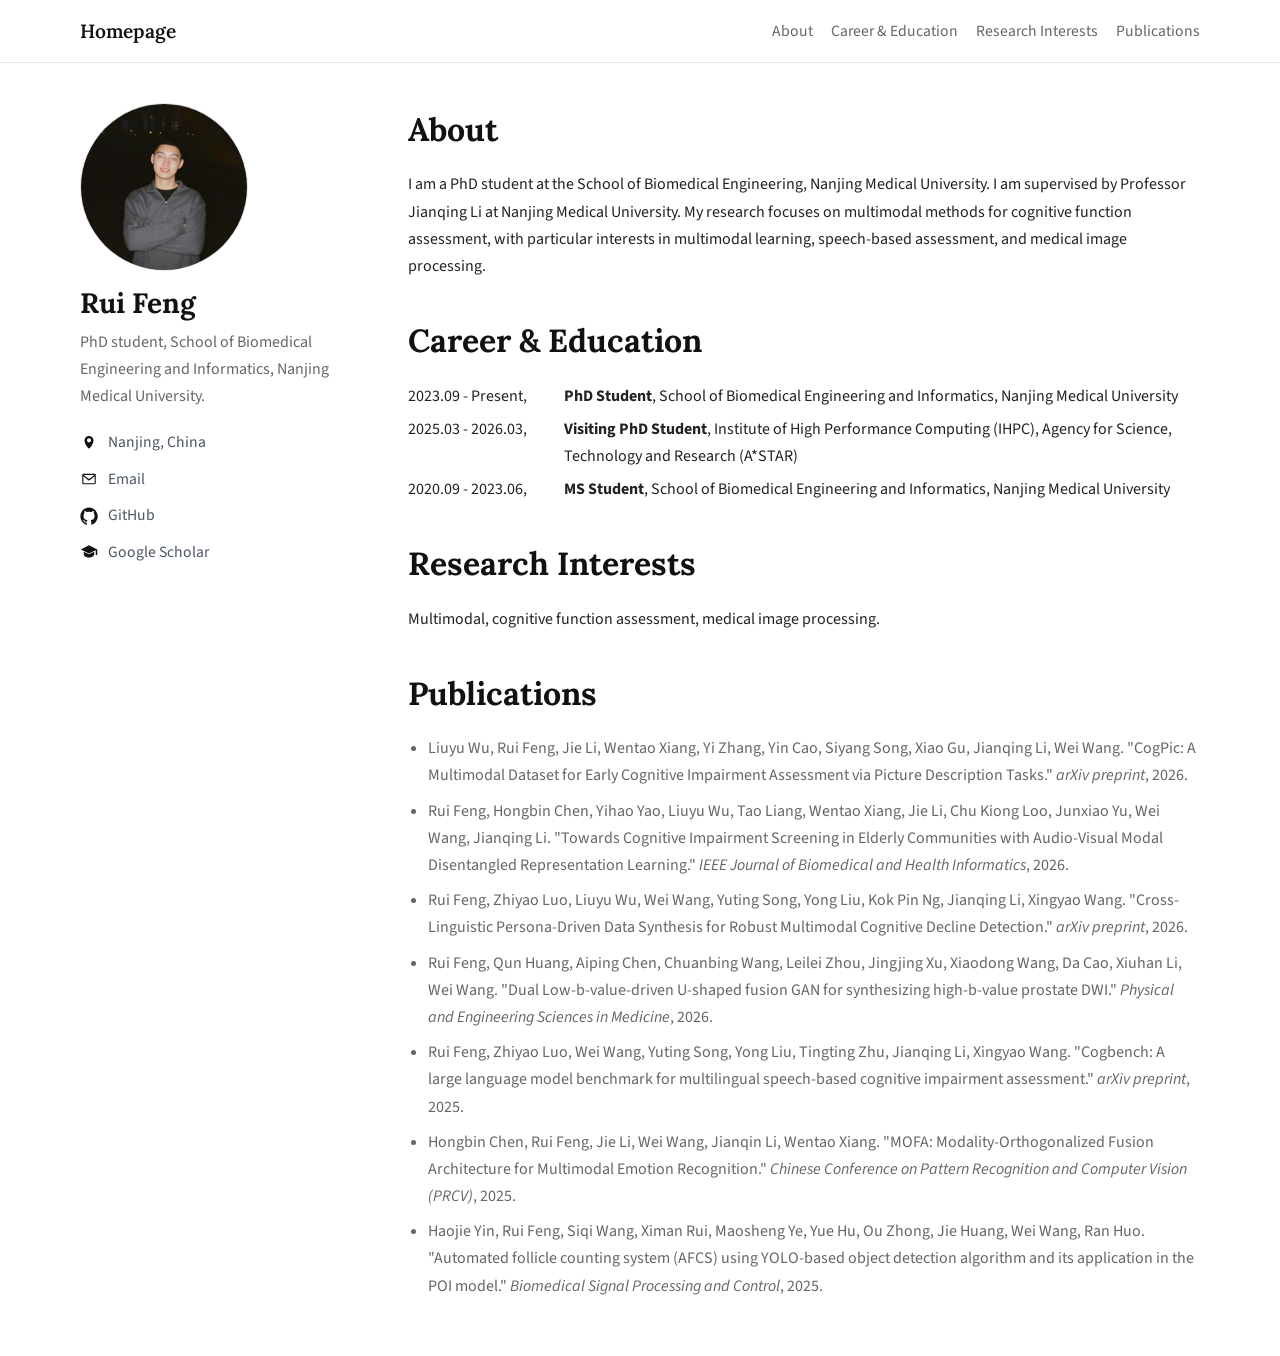
==== commit 6876fd7f: "Add files via upload" ====
--- a/index.html
+++ b/index.html
@@ -4,7 +4,7 @@
   <meta charset="UTF-8">
   <meta name="viewport" content="width=device-width, initial-scale=1.0">
   <title>Rui Feng | Homepage</title>
-  <link rel="icon" type="image/jpeg" href="logo.jpg">
+  <link rel="icon" type="image/svg+xml" href="data:image/svg+xml,%3Csvg xmlns='http://www.w3.org/2000/svg' viewBox='0 0 64 64'%3E%3Crect width='64' height='64' rx='12' fill='%23ffffff'/%3E%3Ctext x='32' y='44' text-anchor='middle' font-family='Georgia, serif' font-size='42' font-weight='700' fill='%23111111'%3ER%3C/text%3E%3C/svg%3E">
   <link rel="preconnect" href="https://fonts.googleapis.com">
   <link rel="preconnect" href="https://fonts.gstatic.com" crossorigin>
   <link href="https://fonts.googleapis.com/css2?family=Lora:wght@400;500;600;700&family=Source+Sans+3:wght@400;500;600;700&display=swap" rel="stylesheet">
